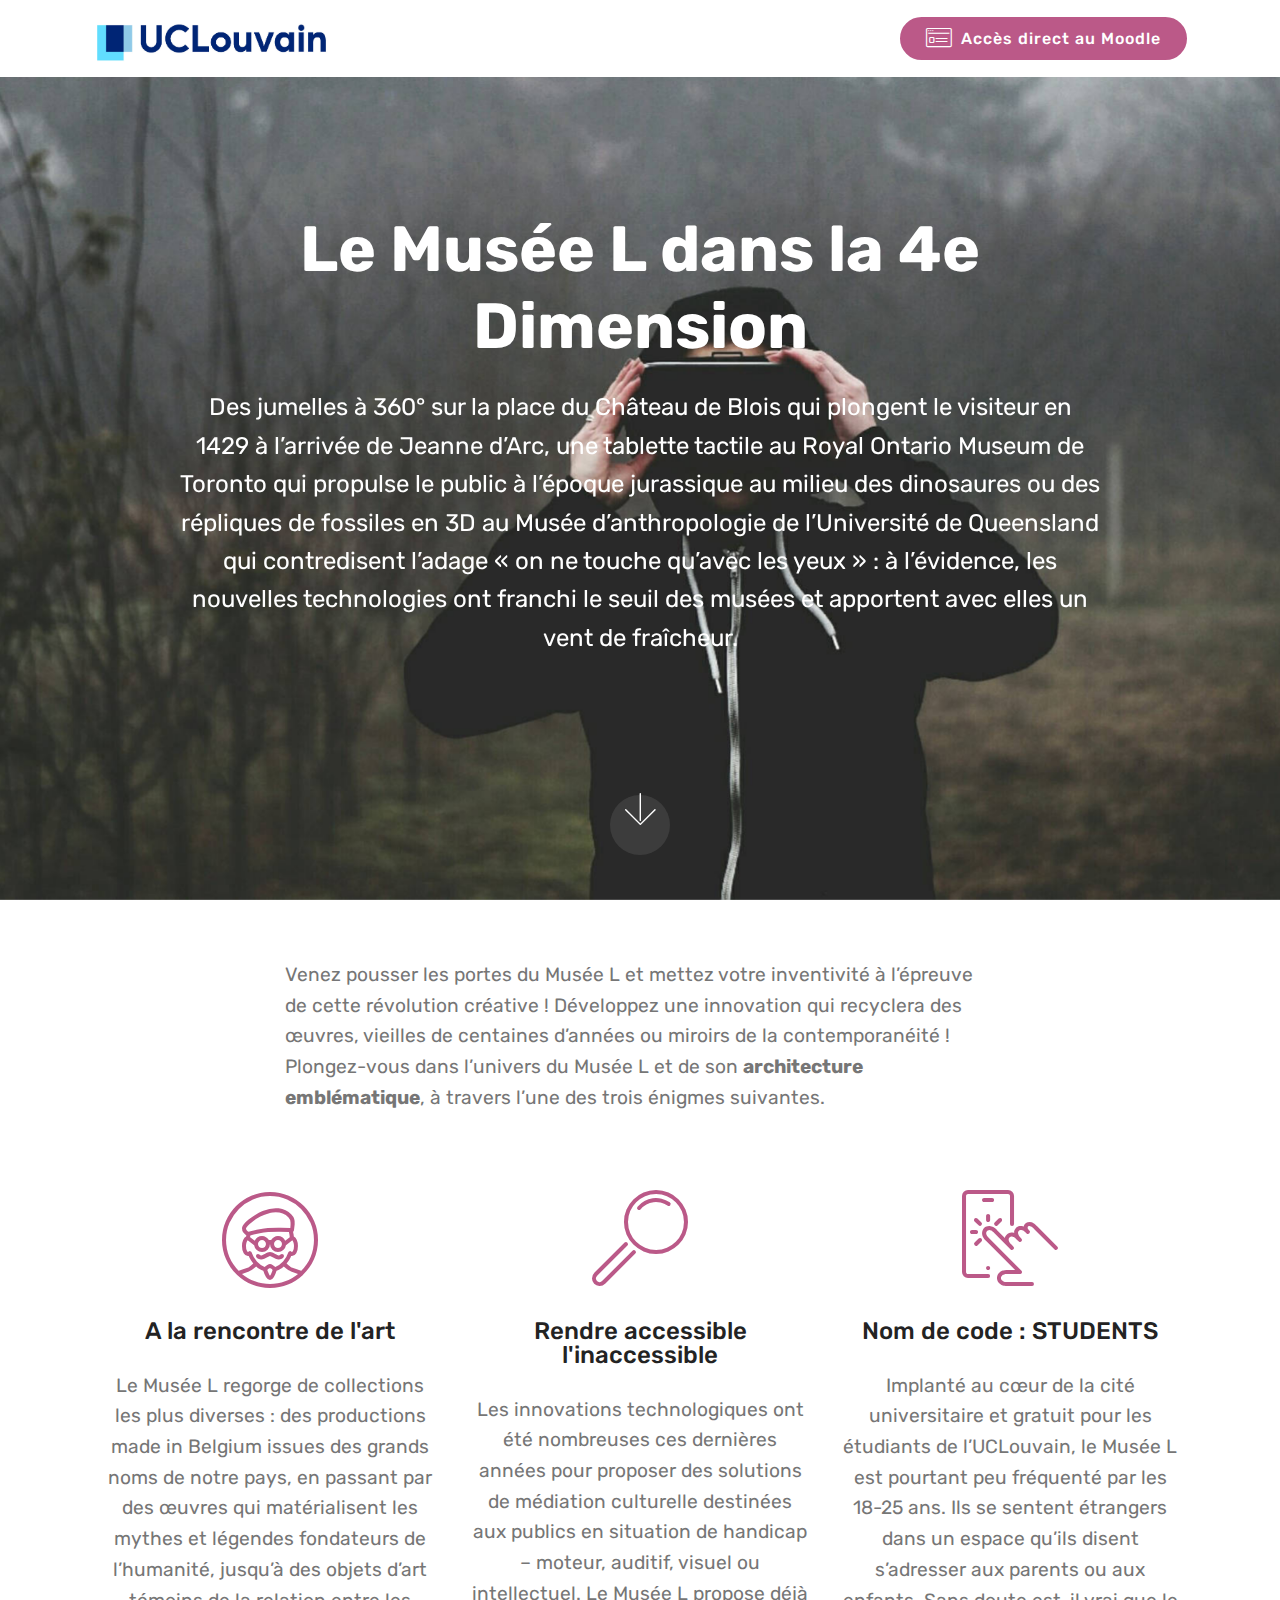
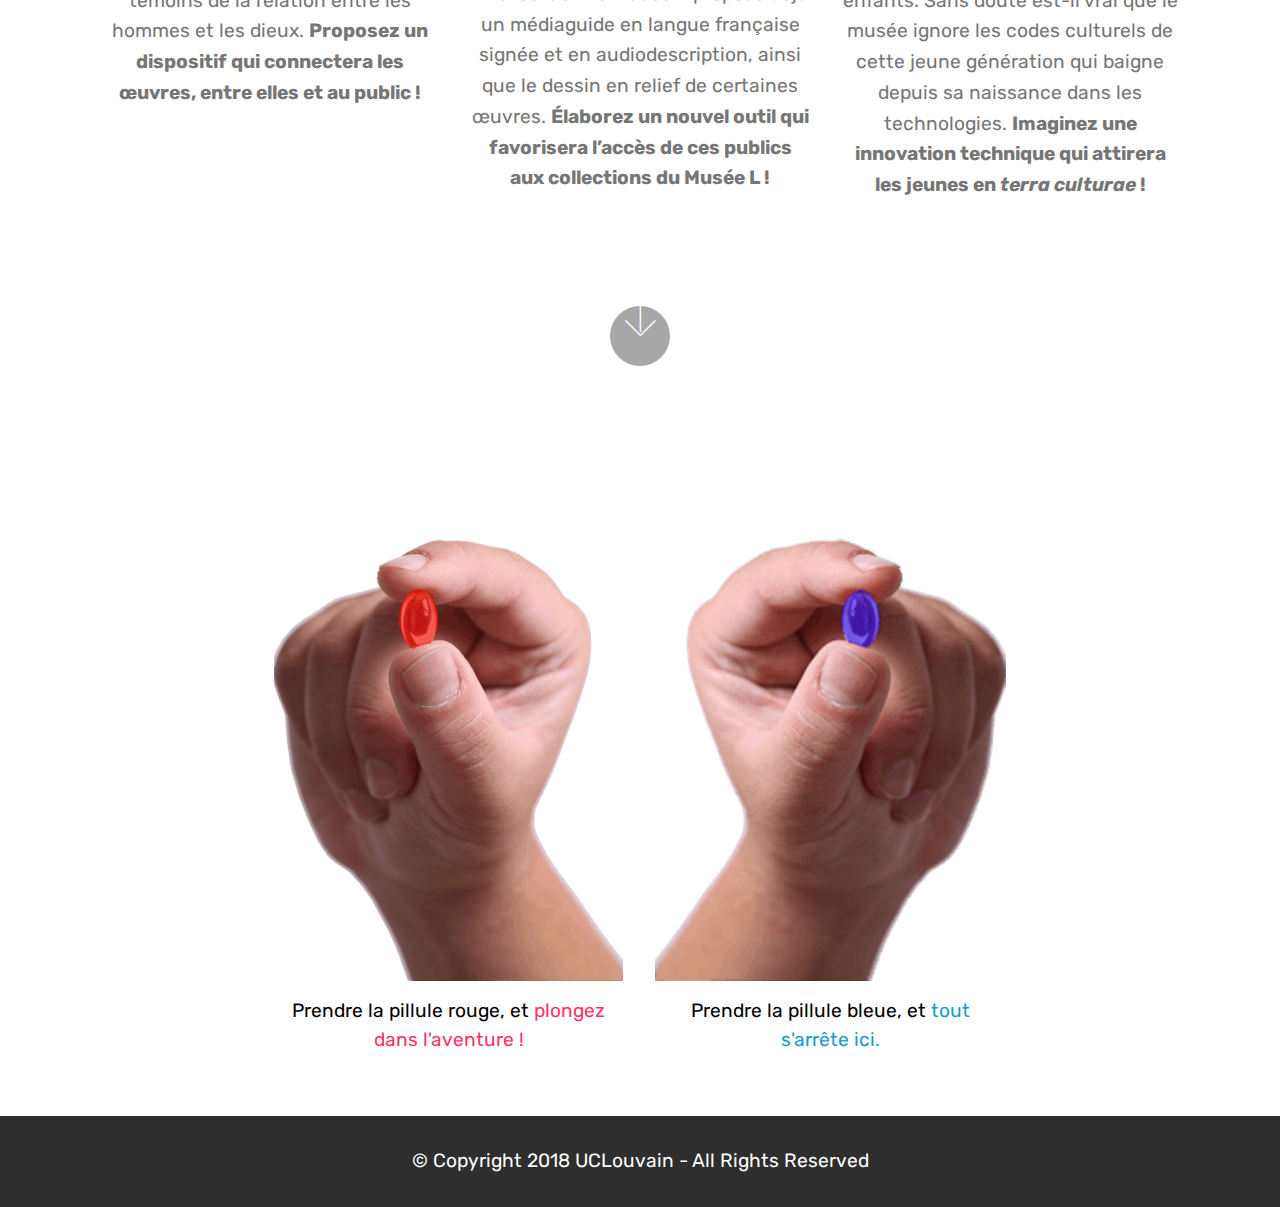
==== page1.html @ 733b079a "Add files via upload" ====
<!DOCTYPE html>
<html >
<head>
  <!-- Site made with Mobirise Website Builder v4.8.7, https://mobirise.com -->
  <meta charset="UTF-8">
  <meta http-equiv="X-UA-Compatible" content="IE=edge">
  <meta name="generator" content="Mobirise v4.8.7, mobirise.com">
  <meta name="viewport" content="width=device-width, initial-scale=1, minimum-scale=1">
  <link rel="shortcut icon" href="assets/images/-uclouvain-logo-impression-positif-cmjn-1466x339.jpg" type="image/x-icon">
  <meta name="description" content="Website Creator Description">
  <title>Terrains de jeu</title>
  <link rel="stylesheet" href="assets/icon54-v4/style.css">
  <link rel="stylesheet" href="assets/web/assets/mobirise-icons/mobirise-icons.css">
  <link rel="stylesheet" href="assets/tether/tether.min.css">
  <link rel="stylesheet" href="assets/soundcloud-plugin/style.css">
  <link rel="stylesheet" href="assets/bootstrap/css/bootstrap.min.css">
  <link rel="stylesheet" href="assets/bootstrap/css/bootstrap-grid.min.css">
  <link rel="stylesheet" href="assets/bootstrap/css/bootstrap-reboot.min.css">
  <link rel="stylesheet" href="assets/gdpr-plugin/gdpr-styles.css">
  <link rel="stylesheet" href="assets/dropdown/css/style.css">
  <link rel="stylesheet" href="assets/theme/css/style.css">
  <link rel="stylesheet" href="assets/mobirise/css/mbr-additional.css" type="text/css">
  
  
  
</head>
<body>
  <section class="menu cid-r9gMbYH49S" once="menu" id="menu2-z">

    

    <nav class="navbar navbar-expand beta-menu navbar-dropdown align-items-center navbar-fixed-top navbar-toggleable-sm">
        <button class="navbar-toggler navbar-toggler-right" type="button" data-toggle="collapse" data-target="#navbarSupportedContent" aria-controls="navbarSupportedContent" aria-expanded="false" aria-label="Toggle navigation">
            <div class="hamburger">
                <span></span>
                <span></span>
                <span></span>
                <span></span>
            </div>
        </button>
        <div class="menu-logo">
            <div class="navbar-brand">
                <span class="navbar-logo">
                    <a href="index.html" target="_blank">
                        <img src="assets/images/-uclouvain-logo-impression-positif-cmjn-1466x339.jpg" alt="Mobirise" title="" style="height: 3.8rem;">
                    </a>
                </span>
                
            </div>
        </div>
        <div class="collapse navbar-collapse" id="navbarSupportedContent">
            
            <div class="navbar-buttons mbr-section-btn"><a class="btn btn-sm btn-primary display-4" href="https://moodleucl.uclouvain.be/course/view.php?id=12308" target="_blank"><span class="mbri-sites mbr-iconfont mbr-iconfont-btn"></span>
                    
                    Accès direct au Moodle</a></div>
        </div>
    </nav>
</section>

<section class="engine"><a href="https://mobirise.info/e">make a website</a></section><section class="cid-r9bzBKOIWu mbr-fullscreen mbr-parallax-background" id="header2-f">

    

    

    <div class="container align-center">
        <div class="row justify-content-md-center">
            <div class="mbr-white col-md-10">
                <h1 class="mbr-section-title mbr-bold pb-3 mbr-fonts-style display-1">
                    Le Musée L dans la 4e Dimension</h1>
                
                <p class="mbr-text pb-3 mbr-fonts-style display-5">
                    Des jumelles à 360° sur la place du Château de Blois qui plongent le visiteur en 1429 à l’arrivée de Jeanne d’Arc, une tablette tactile au Royal Ontario Museum de Toronto qui propulse le public à l’époque jurassique au milieu des dinosaures ou des répliques de fossiles en 3D au Musée d’anthropologie de l’Université de Queensland qui contredisent l’adage «&nbsp;on ne touche qu’avec les yeux&nbsp;»&nbsp;: à l’évidence, les nouvelles technologies ont franchi le seuil des musées et apportent avec elles un vent de fraîcheur.
                </p>
                
            </div>
        </div>
    </div>
    <div class="mbr-arrow hidden-sm-down" aria-hidden="true">
        <a href="#next">
            <i class="mbri-down mbr-iconfont"></i>
        </a>
    </div>
</section>

<section class="mbr-section article content1 cid-r9bAdPc81g" id="content1-g">
    
     

    <div class="container">
        <div class="media-container-row">
            <div class="mbr-text col-12 col-md-8 mbr-fonts-style display-7">Venez pousser les portes du Musée L et mettez votre inventivité à l’épreuve de cette révolution créative&nbsp;! Développez une innovation qui recyclera des œuvres, vieilles de centaines d’années ou miroirs de la contemporanéité&nbsp;! Plongez-vous dans l’univers du Musée L et de son <strong>architecture emblématique</strong>,&nbsp;à travers l’une des trois énigmes suivantes.
</div>
        </div>
    </div>
</section>

<section class="features1 cid-r9bAxQk1h6" id="features1-h">
    
    

    
    <div class="container">
        <div class="media-container-row">

            <div class="card p-3 col-12 col-md-6 col-lg-4">
                <div class="card-img pb-3">
                    <span class="mbr-iconfont icon54-v4-artist" style="color: rgb(187, 89, 136); fill: rgb(187, 89, 136);"></span>
                </div>
                <div class="card-box">
                    <h4 class="card-title py-3 mbr-fonts-style display-5">
                        A la rencontre de l'art</h4>
                    <p class="mbr-text mbr-fonts-style display-7">
                        Le Musée L regorge de collections les plus diverses&nbsp;: des productions made in Belgium issues des grands noms de notre pays, en passant par des œuvres qui matérialisent les mythes et légendes fondateurs de l’humanité, jusqu’à des objets d’art témoins de la relation entre les hommes et les dieux. <strong>Proposez un dispositif qui connectera les œuvres, entre elles et au public&nbsp;!

                    </strong></p>
                </div>
            </div>

            <div class="card p-3 col-12 col-md-6 col-lg-4">
                <div class="card-img pb-3">
                    <span class="mbr-iconfont mbri-search" style="color: rgb(187, 89, 136); fill: rgb(187, 89, 136);"></span>
                </div>
                <div class="card-box">
                    <h4 class="card-title py-3 mbr-fonts-style display-5">
                        Rendre accessible l'inaccessible</h4>
                    <p class="mbr-text mbr-fonts-style display-7">
                        Les innovations technologiques ont été nombreuses ces dernières années pour proposer des solutions de médiation culturelle destinées aux publics en situation de handicap – moteur, auditif, visuel ou intellectuel. Le Musée L propose déjà un médiaguide en langue française signée et en audiodescription, ainsi que le dessin en relief de certaines œuvres. <strong>Élaborez un nouvel outil qui favorisera l’accès de ces publics aux collections du Musée L&nbsp;!

                    </strong></p>
                </div>
            </div>

            <div class="card p-3 col-12 col-md-6 col-lg-4">
                <div class="card-img pb-3">
                    <span class="mbr-iconfont mbri-touch" style="color: rgb(187, 89, 136); fill: rgb(187, 89, 136);"></span>
                </div>
                <div class="card-box">
                    <h4 class="card-title py-3 mbr-fonts-style display-5">Nom de code : STUDENTS</h4>
                    <p class="mbr-text mbr-fonts-style display-7">
                        Implanté au cœur de la cité universitaire et gratuit pour les étudiants de l’UCLouvain, le Musée L est pourtant peu fréquenté par les 18-25 ans. Ils se sentent étrangers dans un espace qu’ils disent s’adresser aux parents ou aux enfants. Sans doute est-il vrai que le musée ignore les codes culturels de cette jeune génération qui baigne depuis sa naissance dans les technologies. <strong>Imaginez une innovation technique qui attirera les jeunes en <em>terra culturae</em>&nbsp;!

                    </strong></p>
                </div>
            </div>

            

        </div>

    </div>

</section>

<section class="header12 cid-r9gLHHrqEH" id="header12-y">

    

    

    <div class="container  ">
            <div class="media-container">
                <div class="col-md-12 align-center">
                    
                    
                    

                    <div class="icons-media-container mbr-white">
                        <div class="card col-12 col-md-6 col-lg-3">
                            
                            
                        </div>

                        <div class="card col-12 col-md-6 col-lg-3">
                            
                            
                        </div>

                        <div class="card col-12 col-md-6 col-lg-3">
                            
                            
                        </div>

                        <div class="card col-12 col-md-6 col-lg-3">
                            
                            
                        </div>
                    </div>
                </div>
            </div>
    </div>

    <div class="mbr-arrow hidden-sm-down" aria-hidden="true">
        <a href="#next">
            <i class="mbri-down mbr-iconfont"></i>
        </a>
    </div>
</section>

<section class="cid-r9iS9c3D3b" id="image4-18">
    <!-- Block parameters controls (Blue "Gear" panel) -->
    
    <!-- End block parameters -->
    <div class="container images-container">
            <div class="media-container-row" style="width: 66%;">
                <div class="img-item item1" style="width: 104%;">
                    <img src="assets/images/pill-red-425x638.png" alt="" title="">
                    <div class="img-caption">
                        <p class="mbr-fonts-style align-center mbr-black display-7">
                            Prendre la pillule rouge, et <a href="page2.html" class="text-success">plongez dans l'aventure !</a>
                        </p>
                    </div>
                </div>
                <div class="img-item">
                    <a href="index.html"><img src="assets/images/pill-blue-low-213x319.png" alt="" title="Blue pill"></a>
                    <div class="img-caption">
                        <p class="mbr-fonts-style align-center mbr-black display-7">
                            Prendre la pillule bleue, et <a href="page3.html" class="text-warning">tout s'arrête ici.</a>
                        </p>
                    </div>
                </div>
            </div>
    </div>
</section>

<section once="" class="cid-r9gMpFuRKy" id="footer6-10">

    

    

    <div class="container">
        <div class="media-container-row align-center mbr-white">
            <div class="col-12">
                <p class="mbr-text mb-0 mbr-fonts-style display-7">
                    © Copyright 2018 UCLouvain - All Rights Reserved
                </p>
            </div>
        </div>
    </div>
</section>


  <script src="assets/web/assets/jquery/jquery.min.js"></script>
  <script src="assets/tether/tether.min.js"></script>
  <script src="assets/popper/popper.min.js"></script>
  <script src="assets/bootstrap/js/bootstrap.min.js"></script>
  <script src="assets/smoothscroll/smooth-scroll.js"></script>
  <script src="assets/touchswipe/jquery.touch-swipe.min.js"></script>
  <script src="assets/parallax/jarallax.min.js"></script>
  <script src="assets/vimeoplayer/jquery.mb.vimeo_player.js"></script>
  <script src="assets/dropdown/js/script.min.js"></script>
  <script src="assets/theme/js/script.js"></script>
  
  
</body>
</html>
---- assets/icon54-v4/style.css ----
@font-face {
    font-family: 'icon54-v4';
    src: url('fonts/icon54-v4.eot?9rlj2v');
    src: url('fonts/icon54-v4.eot?9rlj2v#iefix') format('embedded-opentype'),
        url('fonts/icon54-v4.ttf?9rlj2v') format('truetype'),
        url('fonts/icon54-v4.woff?9rlj2v') format('woff'),
        url('fonts/icon54-v4.svg?9rlj2v#icon54-v4') format('svg');
    font-weight: normal;
    font-style: normal;
}

[class^='icon54-v4-'],
[class*=' icon54-v4-'] {
    /* use !important to prevent issues with browser extensions that change fonts */
    font-family: 'icon54-v4' !important;
    speak: none;
    font-style: normal;
    font-weight: normal;
    font-variant: normal;
    text-transform: none;
    line-height: 1;

    /* Better Font Rendering =========== */
    -webkit-font-smoothing: antialiased;
    -moz-osx-font-smoothing: grayscale;
}

.icon54-v4-d-box::before {
    content: '\e900';
}
.icon54-v4-d-cube::before {
    content: '\e901';
}
.icon54-v4-accessible::before {
    content: '\e902';
}
.icon54-v4-active-protection::before {
    content: '\e903';
}
.icon54-v4-add-event::before {
    content: '\e904';
}
.icon54-v4-add-shopping-cart::before {
    content: '\e905';
}
.icon54-v4-add-user-2::before {
    content: '\e906';
}
.icon54-v4-add-user::before {
    content: '\e907';
}
.icon54-v4-add-users::before {
    content: '\e908';
}
.icon54-v4-add::before {
    content: '\e909';
}
.icon54-v4-adjustments::before {
    content: '\e90a';
}
.icon54-v4-airplane::before {
    content: '\e90b';
}
.icon54-v4-alarm::before {
    content: '\e90c';
}
.icon54-v4-alcohol-drink::before {
    content: '\e90d';
}
.icon54-v4-anchor::before {
    content: '\e90e';
}
.icon54-v4-android::before {
    content: '\e90f';
}
.icon54-v4-announcement::before {
    content: '\e910';
}
.icon54-v4-anonymus-2::before {
    content: '\e911';
}
.icon54-v4-anonymus::before {
    content: '\e912';
}
.icon54-v4-answer-2::before {
    content: '\e913';
}
.icon54-v4-answer-3::before {
    content: '\e914';
}
.icon54-v4-answer::before {
    content: '\e915';
}
.icon54-v4-apron::before {
    content: '\e916';
}
.icon54-v4-archive-file::before {
    content: '\e917';
}
.icon54-v4-archive::before {
    content: '\e918';
}
.icon54-v4-armchair-1::before {
    content: '\e919';
}
.icon54-v4-armchair-2::before {
    content: '\e91a';
}
.icon54-v4-armchair-3::before {
    content: '\e91b';
}
.icon54-v4-armchair-4::before {
    content: '\e91c';
}
.icon54-v4-artifical-intelligence-1::before {
    content: '\e91d';
}
.icon54-v4-artifical-intelligence-2::before {
    content: '\e91e';
}
.icon54-v4-artist::before {
    content: '\e91f';
}
.icon54-v4-assignment::before {
    content: '\e920';
}
.icon54-v4-astronaut::before {
    content: '\e921';
}
.icon54-v4-at-symbol-2::before {
    content: '\e922';
}
.icon54-v4-at-symbol-3::before {
    content: '\e923';
}
.icon54-v4-at-symbol::before {
    content: '\e924';
}
.icon54-v4-at::before {
    content: '\e925';
}
.icon54-v4-atlas::before {
    content: '\e926';
}
.icon54-v4-attach-2::before {
    content: '\e927';
}
.icon54-v4-attach-3::before {
    content: '\e928';
}
.icon54-v4-attach-user::before {
    content: '\e929';
}
.icon54-v4-audio::before {
    content: '\e92a';
}
.icon54-v4-avatar-chef::before {
    content: '\e92b';
}
.icon54-v4-back-arrow::before {
    content: '\e92c';
}
.icon54-v4-badminton::before {
    content: '\e92d';
}
.icon54-v4-baguette::before {
    content: '\e92e';
}
.icon54-v4-bald-man::before {
    content: '\e92f';
}
.icon54-v4-balloons-1::before {
    content: '\e930';
}
.icon54-v4-balloons-2::before {
    content: '\e931';
}
.icon54-v4-baloon::before {
    content: '\e932';
}
.icon54-v4-banknote::before {
    content: '\e933';
}
.icon54-v4-bar-chart-2::before {
    content: '\e934';
}
.icon54-v4-bar-chart::before {
    content: '\e935';
}
.icon54-v4-barbeque::before {
    content: '\e936';
}
.icon54-v4-bat::before {
    content: '\e937';
}
.icon54-v4-batman::before {
    content: '\e938';
}
.icon54-v4-battery-charge::before {
    content: '\e939';
}
.icon54-v4-battery-full::before {
    content: '\e93a';
}
.icon54-v4-battery-half::before {
    content: '\e93b';
}
.icon54-v4-battery-low::before {
    content: '\e93c';
}
.icon54-v4-beach-sign::before {
    content: '\e93d';
}
.icon54-v4-bed-1::before {
    content: '\e93e';
}
.icon54-v4-bed-2::before {
    content: '\e93f';
}
.icon54-v4-bed-3::before {
    content: '\e940';
}
.icon54-v4-bed-4::before {
    content: '\e941';
}
.icon54-v4-bed-5::before {
    content: '\e942';
}
.icon54-v4-beer-glass::before {
    content: '\e943';
}
.icon54-v4-beer::before {
    content: '\e944';
}
.icon54-v4-bell-2::before {
    content: '\e945';
}
.icon54-v4-bell-3::before {
    content: '\e946';
}
.icon54-v4-bell-4::before {
    content: '\e947';
}
.icon54-v4-bell-alarm::before {
    content: '\e948';
}
.icon54-v4-bell::before {
    content: '\e949';
}
.icon54-v4-bender::before {
    content: '\e94a';
}
.icon54-v4-bikini::before {
    content: '\e94b';
}
.icon54-v4-bill-2::before {
    content: '\e94c';
}
.icon54-v4-bill::before {
    content: '\e94d';
}
.icon54-v4-birthay-hat-2::before {
    content: '\e94e';
}
.icon54-v4-birthday-1::before {
    content: '\e94f';
}
.icon54-v4-birthday-2::before {
    content: '\e950';
}
.icon54-v4-birthday-cake-1::before {
    content: '\e951';
}
.icon54-v4-birthday-cake-2::before {
    content: '\e952';
}
.icon54-v4-birthday-card::before {
    content: '\e953';
}
.icon54-v4-birthday-decoration-1::before {
    content: '\e954';
}
.icon54-v4-birthday-decoration-2::before {
    content: '\e955';
}
.icon54-v4-birthday-decoration-3::before {
    content: '\e956';
}
.icon54-v4-birthday-greetings-1::before {
    content: '\e957';
}
.icon54-v4-birthday-hat3::before {
    content: '\e958';
}
.icon54-v4-birthday-invitation::before {
    content: '\e959';
}
.icon54-v4-birthday-message-1::before {
    content: '\e95a';
}
.icon54-v4-birthday-message-2::before {
    content: '\e95b';
}
.icon54-v4-birthday-party::before {
    content: '\e95c';
}
.icon54-v4-birthday-picture::before {
    content: '\e95d';
}
.icon54-v4-birthday-song::before {
    content: '\e95e';
}
.icon54-v4-birthyday-hat-1::before {
    content: '\e95f';
}
.icon54-v4-bitcoin-2::before {
    content: '\e960';
}
.icon54-v4-bitcoin-3::before {
    content: '\e961';
}
.icon54-v4-bitcoin::before {
    content: '\e962';
}
.icon54-v4-black-cat::before {
    content: '\e963';
}
.icon54-v4-blende::before {
    content: '\e964';
}
.icon54-v4-blender::before {
    content: '\e965';
}
.icon54-v4-bllboy::before {
    content: '\e966';
}
.icon54-v4-bloody-axe::before {
    content: '\e967';
}
.icon54-v4-bloody-knife::before {
    content: '\e968';
}
.icon54-v4-blueprint::before {
    content: '\e969';
}
.icon54-v4-bluetooth::before {
    content: '\e96a';
}
.icon54-v4-boat::before {
    content: '\e96b';
}
.icon54-v4-bone-hand::before {
    content: '\e96c';
}
.icon54-v4-bones::before {
    content: '\e96d';
}
.icon54-v4-book::before {
    content: '\e96e';
}
.icon54-v4-bookmarrk::before {
    content: '\e96f';
}
.icon54-v4-bottle-opener::before {
    content: '\e970';
}
.icon54-v4-bow-tie::before {
    content: '\e971';
}
.icon54-v4-box::before {
    content: '\e972';
}
.icon54-v4-brake-link::before {
    content: '\e973';
}
.icon54-v4-bread-and-wine::before {
    content: '\e974';
}
.icon54-v4-bread-knife::before {
    content: '\e975';
}
.icon54-v4-bricks::before {
    content: '\e976';
}
.icon54-v4-bride::before {
    content: '\e977';
}
.icon54-v4-briefcase::before {
    content: '\e978';
}
.icon54-v4-bring-down-2::before {
    content: '\e979';
}
.icon54-v4-bring-down-3::before {
    content: '\e97a';
}
.icon54-v4-bring-down::before {
    content: '\e97b';
}
.icon54-v4-bring-up-2::before {
    content: '\e97c';
}
.icon54-v4-bring-up-3::before {
    content: '\e97d';
}
.icon54-v4-bring-up::before {
    content: '\e97e';
}
.icon54-v4-brush::before {
    content: '\e97f';
}
.icon54-v4-bucket::before {
    content: '\e980';
}
.icon54-v4-bug::before {
    content: '\e981';
}
.icon54-v4-building-construction::before {
    content: '\e982';
}
.icon54-v4-building::before {
    content: '\e983';
}
.icon54-v4-bunk-beds::before {
    content: '\e984';
}
.icon54-v4-bunny-2::before {
    content: '\e985';
}
.icon54-v4-bunny::before {
    content: '\e986';
}
.icon54-v4-business-man-1::before {
    content: '\e987';
}
.icon54-v4-business-man-2::before {
    content: '\e988';
}
.icon54-v4-business-woman-1::before {
    content: '\e989';
}
.icon54-v4-business-woman-2::before {
    content: '\e98a';
}
.icon54-v4-cad-1::before {
    content: '\e98b';
}
.icon54-v4-cad-2::before {
    content: '\e98c';
}
.icon54-v4-cad-3::before {
    content: '\e98d';
}
.icon54-v4-cad-compasses::before {
    content: '\e98e';
}
.icon54-v4-cad-file::before {
    content: '\e98f';
}
.icon54-v4-cad-paper::before {
    content: '\e990';
}
.icon54-v4-cad-papers::before {
    content: '\e991';
}
.icon54-v4-cad-pencil::before {
    content: '\e992';
}
.icon54-v4-cake-knife::before {
    content: '\e993';
}
.icon54-v4-cake-piece::before {
    content: '\e994';
}
.icon54-v4-cake-slice::before {
    content: '\e995';
}
.icon54-v4-cake::before {
    content: '\e996';
}
.icon54-v4-calculator::before {
    content: '\e997';
}
.icon54-v4-calendar::before {
    content: '\e998';
}
.icon54-v4-callendar::before {
    content: '\e999';
}
.icon54-v4-camera-1::before {
    content: '\e99a';
}
.icon54-v4-camera-2::before {
    content: '\e99b';
}
.icon54-v4-candle-light::before {
    content: '\e99c';
}
.icon54-v4-candle::before {
    content: '\e99d';
}
.icon54-v4-candy-holder::before {
    content: '\e99e';
}
.icon54-v4-candy::before {
    content: '\e99f';
}
.icon54-v4-canlestick::before {
    content: '\e9a0';
}
.icon54-v4-captain-america::before {
    content: '\e9a1';
}
.icon54-v4-captain::before {
    content: '\e9a2';
}
.icon54-v4-captin-hat::before {
    content: '\e9a3';
}
.icon54-v4-car-2::before {
    content: '\e9a4';
}
.icon54-v4-car-3::before {
    content: '\e9a5';
}
.icon54-v4-car::before {
    content: '\e9a6';
}
.icon54-v4-castle::before {
    content: '\e9a7';
}
.icon54-v4-cauldron::before {
    content: '\e9a8';
}
.icon54-v4-celebration-glasses::before {
    content: '\e9a9';
}
.icon54-v4-cemetery-1::before {
    content: '\e9aa';
}
.icon54-v4-cemetery-2::before {
    content: '\e9ab';
}
.icon54-v4-cezve::before {
    content: '\e9ac';
}
.icon54-v4-champagne-in-ice-bucket::before {
    content: '\e9ad';
}
.icon54-v4-champagne-open::before {
    content: '\e9ae';
}
.icon54-v4-champagne::before {
    content: '\e9af';
}
.icon54-v4-charlie-chaplin::before {
    content: '\e9b0';
}
.icon54-v4-check-1::before {
    content: '\e9b1';
}
.icon54-v4-check-2::before {
    content: '\e9b2';
}
.icon54-v4-chef::before {
    content: '\e9b3';
}
.icon54-v4-chef\'s-hat-1::before {
 content: '\e9b4';

}
.icon54-v4-chef\'s-hat-2::before {
 content: '\e9b5';

}
.icon54-v4-chicken-2::before {
    content: '\e9b6';
}
.icon54-v4-chicken-3::before {
    content: '\e9b7';
}
.icon54-v4-chicken::before {
    content: '\e9b8';
}
.icon54-v4-chilled-champagne::before {
    content: '\e9b9';
}
.icon54-v4-chopsticks::before {
    content: '\e9ba';
}
.icon54-v4-church-bells::before {
    content: '\e9bb';
}
.icon54-v4-church::before {
    content: '\e9bc';
}
.icon54-v4-claptrap::before {
    content: '\e9bd';
}
.icon54-v4-clock::before {
    content: '\e9be';
}
.icon54-v4-close::before {
    content: '\e9bf';
}
.icon54-v4-cloud-2::before {
    content: '\e9c0';
}
.icon54-v4-cloud-3::before {
    content: '\e9c1';
}
.icon54-v4-cloud-off::before {
    content: '\e9c2';
}
.icon54-v4-cloud::before {
    content: '\e9c3';
}
.icon54-v4-clown-2::before {
    content: '\e9c4';
}
.icon54-v4-clown::before {
    content: '\e9c5';
}
.icon54-v4-cobweb-1::before {
    content: '\e9c6';
}
.icon54-v4-cobweb-2::before {
    content: '\e9c7';
}
.icon54-v4-cocktail::before {
    content: '\e9c8';
}
.icon54-v4-coding::before {
    content: '\e9c9';
}
.icon54-v4-coffee-maker::before {
    content: '\e9ca';
}
.icon54-v4-coffin::before {
    content: '\e9cb';
}
.icon54-v4-cold::before {
    content: '\e9cc';
}
.icon54-v4-collaboration::before {
    content: '\e9cd';
}
.icon54-v4-compass::before {
    content: '\e9ce';
}
.icon54-v4-computer::before {
    content: '\e9cf';
}
.icon54-v4-confetti-1::before {
    content: '\e9d0';
}
.icon54-v4-confetti-2::before {
    content: '\e9d1';
}
.icon54-v4-connection::before {
    content: '\e9d2';
}
.icon54-v4-construction-plan::before {
    content: '\e9d3';
}
.icon54-v4-cookbook::before {
    content: '\e9d4';
}
.icon54-v4-cooker-hood::before {
    content: '\e9d5';
}
.icon54-v4-cooker::before {
    content: '\e9d6';
}
.icon54-v4-cooler::before {
    content: '\e9d7';
}
.icon54-v4-copyright-2::before {
    content: '\e9d8';
}
.icon54-v4-copyright-3::before {
    content: '\e9d9';
}
.icon54-v4-copyright::before {
    content: '\e9da';
}
.icon54-v4-cord::before {
    content: '\e9db';
}
.icon54-v4-corkscrew::before {
    content: '\e9dc';
}
.icon54-v4-corn-candy::before {
    content: '\e9dd';
}
.icon54-v4-corner-tub::before {
    content: '\e9de';
}
.icon54-v4-course::before {
    content: '\e9df';
}
.icon54-v4-cowboy::before {
    content: '\e9e0';
}
.icon54-v4-creative-commun-2::before {
    content: '\e9e1';
}
.icon54-v4-creative-commun-3::before {
    content: '\e9e2';
}
.icon54-v4-creative-commun::before {
    content: '\e9e3';
}
.icon54-v4-credit-card::before {
    content: '\e9e4';
}
.icon54-v4-crescent::before {
    content: '\e9e5';
}
.icon54-v4-criminal::before {
    content: '\e9e6';
}
.icon54-v4-crop::before {
    content: '\e9e7';
}
.icon54-v4-crow::before {
    content: '\e9e8';
}
.icon54-v4-cup::before {
    content: '\e9e9';
}
.icon54-v4-cupcake::before {
    content: '\e9ea';
}
.icon54-v4-cut::before {
    content: '\e9eb';
}
.icon54-v4-cutlery-decoration::before {
    content: '\e9ec';
}
.icon54-v4-cutlery-set::before {
    content: '\e9ed';
}
.icon54-v4-cutlery::before {
    content: '\e9ee';
}
.icon54-v4-cutting-board-1::before {
    content: '\e9ef';
}
.icon54-v4-cutting-board-2::before {
    content: '\e9f0';
}
.icon54-v4-daffodil::before {
    content: '\e9f1';
}
.icon54-v4-darth-vader::before {
    content: '\e9f2';
}
.icon54-v4-dashed-frame-1::before {
    content: '\e9f3';
}
.icon54-v4-dashed-frame-2::before {
    content: '\e9f4';
}
.icon54-v4-dashed-frame-3::before {
    content: '\e9f5';
}
.icon54-v4-dashed-frame-4::before {
    content: '\e9f6';
}
.icon54-v4-dashed-frame-5::before {
    content: '\e9f7';
}
.icon54-v4-dashed-frame-6::before {
    content: '\e9f8';
}
.icon54-v4-dashed-frame-7::before {
    content: '\e9f9';
}
.icon54-v4-dashed-frame-8::before {
    content: '\e9fa';
}
.icon54-v4-dashed-frame-9::before {
    content: '\e9fb';
}
.icon54-v4-dashed-frame-10::before {
    content: '\e9fc';
}
.icon54-v4-dashed-frame-11::before {
    content: '\e9fd';
}
.icon54-v4-dashed-frame-12::before {
    content: '\e9fe';
}
.icon54-v4-dashed-frame-13::before {
    content: '\e9ff';
}
.icon54-v4-dashed-frame-14::before {
    content: '\ea00';
}
.icon54-v4-dashed-frame-15::before {
    content: '\ea01';
}
.icon54-v4-dashed-frame-16::before {
    content: '\ea02';
}
.icon54-v4-dashed-frame-17::before {
    content: '\ea03';
}
.icon54-v4-dashed-frame-18::before {
    content: '\ea04';
}
.icon54-v4-dashed-frame-19::before {
    content: '\ea05';
}
.icon54-v4-dashed-frame-20::before {
    content: '\ea06';
}
.icon54-v4-dashed-frame-21::before {
    content: '\ea07';
}
.icon54-v4-dashed-frame-22::before {
    content: '\ea08';
}
.icon54-v4-dashed-frame-23::before {
    content: '\ea09';
}
.icon54-v4-dashed-frame-24::before {
    content: '\ea0a';
}
.icon54-v4-dashed-frame-25::before {
    content: '\ea0b';
}
.icon54-v4-dashed-frame-26::before {
    content: '\ea0c';
}
.icon54-v4-dashed-frame-27::before {
    content: '\ea0d';
}
.icon54-v4-dashed-frame-28::before {
    content: '\ea0e';
}
.icon54-v4-dashed-frame-29::before {
    content: '\ea0f';
}
.icon54-v4-dashed-frame-30::before {
    content: '\ea10';
}
.icon54-v4-dashed-frame-31::before {
    content: '\ea11';
}
.icon54-v4-dashed-frame-32::before {
    content: '\ea12';
}
.icon54-v4-dashed-frame-33::before {
    content: '\ea13';
}
.icon54-v4-dashed-frame-34::before {
    content: '\ea14';
}
.icon54-v4-dashed-frame-35::before {
    content: '\ea15';
}
.icon54-v4-database-2::before {
    content: '\ea16';
}
.icon54-v4-database-3::before {
    content: '\ea17';
}
.icon54-v4-database::before {
    content: '\ea18';
}
.icon54-v4-deactivate-protection::before {
    content: '\ea19';
}
.icon54-v4-deckchair::before {
    content: '\ea1a';
}
.icon54-v4-delete-user-2::before {
    content: '\ea1b';
}
.icon54-v4-delete-user::before {
    content: '\ea1c';
}
.icon54-v4-delete-users::before {
    content: '\ea1d';
}
.icon54-v4-design-mug::before {
    content: '\ea1e';
}
.icon54-v4-design::before {
    content: '\ea1f';
}
.icon54-v4-desk-1::before {
    content: '\ea20';
}
.icon54-v4-desk-2::before {
    content: '\ea21';
}
.icon54-v4-desk-3::before {
    content: '\ea22';
}
.icon54-v4-dessert::before {
    content: '\ea23';
}
.icon54-v4-devil\'s-fork::before {
 content: '\ea24';

}
.icon54-v4-diamond::before {
    content: '\ea25';
}
.icon54-v4-dice::before {
    content: '\ea26';
}
.icon54-v4-dictator::before {
    content: '\ea27';
}
.icon54-v4-disabled-user-2::before {
    content: '\ea28';
}
.icon54-v4-disabled-user::before {
    content: '\ea29';
}
.icon54-v4-disabled-users::before {
    content: '\ea2a';
}
.icon54-v4-disc::before {
    content: '\ea2b';
}
.icon54-v4-disco-ball::before {
    content: '\ea2c';
}
.icon54-v4-dismiss-user-2::before {
    content: '\ea2d';
}
.icon54-v4-dismiss-user::before {
    content: '\ea2e';
}
.icon54-v4-dismiss-users::before {
    content: '\ea2f';
}
.icon54-v4-dispatcher-1::before {
    content: '\ea30';
}
.icon54-v4-dispatcher-2::before {
    content: '\ea31';
}
.icon54-v4-diver::before {
    content: '\ea32';
}
.icon54-v4-diving-mask::before {
    content: '\ea33';
}
.icon54-v4-dj::before {
    content: '\ea34';
}
.icon54-v4-doctor::before {
    content: '\ea35';
}
.icon54-v4-dollar-2::before {
    content: '\ea36';
}
.icon54-v4-dollar-3::before {
    content: '\ea37';
}
.icon54-v4-dollar::before {
    content: '\ea38';
}
.icon54-v4-dolphin::before {
    content: '\ea39';
}
.icon54-v4-done-2::before {
    content: '\ea3a';
}
.icon54-v4-done-3::before {
    content: '\ea3b';
}
.icon54-v4-done::before {
    content: '\ea3c';
}
.icon54-v4-door::before {
    content: '\ea3d';
}
.icon54-v4-download-2::before {
    content: '\ea3e';
}
.icon54-v4-download-3::before {
    content: '\ea3f';
}
.icon54-v4-download-cloud::before {
    content: '\ea40';
}
.icon54-v4-download::before {
    content: '\ea41';
}
.icon54-v4-dracula::before {
    content: '\ea42';
}
.icon54-v4-drive::before {
    content: '\ea43';
}
.icon54-v4-earth::before {
    content: '\ea44';
}
.icon54-v4-easter-basket::before {
    content: '\ea45';
}
.icon54-v4-easter-celebration::before {
    content: '\ea46';
}
.icon54-v4-easter-egg-1::before {
    content: '\ea47';
}
.icon54-v4-easter-egg-2::before {
    content: '\ea48';
}
.icon54-v4-easter-egg-3::before {
    content: '\ea49';
}
.icon54-v4-easter-message::before {
    content: '\ea4a';
}
.icon54-v4-easter-willow::before {
    content: '\ea4b';
}
.icon54-v4-eat-in-kitchen::before {
    content: '\ea4c';
}
.icon54-v4-eco-friendly-2::before {
    content: '\ea4d';
}
.icon54-v4-eco-friendly-3::before {
    content: '\ea4e';
}
.icon54-v4-eco-friendly::before {
    content: '\ea4f';
}
.icon54-v4-ed-209::before {
    content: '\ea50';
}
.icon54-v4-egg-beater::before {
    content: '\ea51';
}
.icon54-v4-egg-painting::before {
    content: '\ea52';
}
.icon54-v4-egg-timer::before {
    content: '\ea53';
}
.icon54-v4-egg::before {
    content: '\ea54';
}
.icon54-v4-eggs-1::before {
    content: '\ea55';
}
.icon54-v4-eggs-2::before {
    content: '\ea56';
}
.icon54-v4-eject::before {
    content: '\ea57';
}
.icon54-v4-engagement-1::before {
    content: '\ea58';
}
.icon54-v4-engagement-2::before {
    content: '\ea59';
}
.icon54-v4-equalizer::before {
    content: '\ea5a';
}
.icon54-v4-error-mark::before {
    content: '\ea5b';
}
.icon54-v4-error::before {
    content: '\ea5c';
}
.icon54-v4-eudder::before {
    content: '\ea5d';
}
.icon54-v4-euro-2::before {
    content: '\ea5e';
}
.icon54-v4-euro-3::before {
    content: '\ea5f';
}
.icon54-v4-euro::before {
    content: '\ea60';
}
.icon54-v4-eva::before {
    content: '\ea61';
}
.icon54-v4-event-2::before {
    content: '\ea62';
}
.icon54-v4-event-reminder::before {
    content: '\ea63';
}
.icon54-v4-event-ticket::before {
    content: '\ea64';
}
.icon54-v4-event::before {
    content: '\ea65';
}
.icon54-v4-eye::before {
    content: '\ea66';
}
.icon54-v4-eyeball::before {
    content: '\ea67';
}
.icon54-v4-farmer::before {
    content: '\ea68';
}
.icon54-v4-feather-pen::before {
    content: '\ea69';
}
.icon54-v4-female::before {
    content: '\ea6a';
}
.icon54-v4-file-1::before {
    content: '\ea6b';
}
.icon54-v4-file-2::before {
    content: '\ea6c';
}
.icon54-v4-filleting-knife::before {
    content: '\ea6d';
}
.icon54-v4-fingerprint::before {
    content: '\ea6e';
}
.icon54-v4-firefigyhter::before {
    content: '\ea6f';
}
.icon54-v4-firework-1::before {
    content: '\ea70';
}
.icon54-v4-firework-2::before {
    content: '\ea71';
}
.icon54-v4-fish::before {
    content: '\ea72';
}
.icon54-v4-flag::before {
    content: '\ea73';
}
.icon54-v4-flash::before {
    content: '\ea74';
}
.icon54-v4-flashlight::before {
    content: '\ea75';
}
.icon54-v4-flip-flops::before {
    content: '\ea76';
}
.icon54-v4-float::before {
    content: '\ea77';
}
.icon54-v4-flowchart::before {
    content: '\ea78';
}
.icon54-v4-flowers::before {
    content: '\ea79';
}
.icon54-v4-folder::before {
    content: '\ea7a';
}
.icon54-v4-food-photo::before {
    content: '\ea7b';
}
.icon54-v4-fork::before {
    content: '\ea7c';
}
.icon54-v4-format-size::before {
    content: '\ea7d';
}
.icon54-v4-frame-1::before {
    content: '\ea7e';
}
.icon54-v4-frame-2::before {
    content: '\ea7f';
}
.icon54-v4-frame-3::before {
    content: '\ea80';
}
.icon54-v4-frame-4::before {
    content: '\ea81';
}
.icon54-v4-frame-5::before {
    content: '\ea82';
}
.icon54-v4-frame-6::before {
    content: '\ea83';
}
.icon54-v4-frame-7::before {
    content: '\ea84';
}
.icon54-v4-frame-8::before {
    content: '\ea85';
}
.icon54-v4-frame-9::before {
    content: '\ea86';
}
.icon54-v4-frame-10::before {
    content: '\ea87';
}
.icon54-v4-frame-11::before {
    content: '\ea88';
}
.icon54-v4-frame-12::before {
    content: '\ea89';
}
.icon54-v4-frame-13::before {
    content: '\ea8a';
}
.icon54-v4-frame-14::before {
    content: '\ea8b';
}
.icon54-v4-frame-15::before {
    content: '\ea8c';
}
.icon54-v4-frame-16::before {
    content: '\ea8d';
}
.icon54-v4-frame-17::before {
    content: '\ea8e';
}
.icon54-v4-frame-18::before {
    content: '\ea8f';
}
.icon54-v4-frame-19::before {
    content: '\ea90';
}
.icon54-v4-frame-20::before {
    content: '\ea91';
}
.icon54-v4-frame-21::before {
    content: '\ea92';
}
.icon54-v4-frame-22::before {
    content: '\ea93';
}
.icon54-v4-frame-23::before {
    content: '\ea94';
}
.icon54-v4-frame-24::before {
    content: '\ea95';
}
.icon54-v4-frame-25::before {
    content: '\ea96';
}
.icon54-v4-frame-26::before {
    content: '\ea97';
}
.icon54-v4-frame-27::before {
    content: '\ea98';
}
.icon54-v4-frame-28::before {
    content: '\ea99';
}
.icon54-v4-frame-29::before {
    content: '\ea9a';
}
.icon54-v4-frame-30::before {
    content: '\ea9b';
}
.icon54-v4-frame-31::before {
    content: '\ea9c';
}
.icon54-v4-frame-32::before {
    content: '\ea9d';
}
.icon54-v4-frame-33::before {
    content: '\ea9e';
}
.icon54-v4-frame-34::before {
    content: '\ea9f';
}
.icon54-v4-frame-35::before {
    content: '\eaa0';
}
.icon54-v4-frame-hole-1::before {
    content: '\eaa1';
}
.icon54-v4-frame-hole-2::before {
    content: '\eaa2';
}
.icon54-v4-frame-hole-3::before {
    content: '\eaa3';
}
.icon54-v4-frame-hole-4::before {
    content: '\eaa4';
}
.icon54-v4-frankenstein::before {
    content: '\eaa5';
}
.icon54-v4-freezer::before {
    content: '\eaa6';
}
.icon54-v4-full-moon::before {
    content: '\eaa7';
}
.icon54-v4-funnel::before {
    content: '\eaa8';
}
.icon54-v4-gaming-2::before {
    content: '\eaa9';
}
.icon54-v4-gaming-3::before {
    content: '\eaaa';
}
.icon54-v4-gaming::before {
    content: '\eaab';
}
.icon54-v4-gate::before {
    content: '\eaac';
}
.icon54-v4-ghost::before {
    content: '\eaad';
}
.icon54-v4-giving-gift::before {
    content: '\eaae';
}
.icon54-v4-glass-decoration::before {
    content: '\eaaf';
}
.icon54-v4-glass::before {
    content: '\eab0';
}
.icon54-v4-glasses::before {
    content: '\eab1';
}
.icon54-v4-global-user-2::before {
    content: '\eab2';
}
.icon54-v4-global-user::before {
    content: '\eab3';
}
.icon54-v4-global-users::before {
    content: '\eab4';
}
.icon54-v4-globe::before {
    content: '\eab5';
}
.icon54-v4-glowes::before {
    content: '\eab6';
}
.icon54-v4-graduated-man::before {
    content: '\eab7';
}
.icon54-v4-graduated-woman::before {
    content: '\eab8';
}
.icon54-v4-grater::before {
    content: '\eab9';
}
.icon54-v4-grill::before {
    content: '\eaba';
}
.icon54-v4-grim-reaper::before {
    content: '\eabb';
}
.icon54-v4-groom::before {
    content: '\eabc';
}
.icon54-v4-ham::before {
    content: '\eabd';
}
.icon54-v4-hand-2::before {
    content: '\eabe';
}
.icon54-v4-hand-blender::before {
    content: '\eabf';
}
.icon54-v4-hand::before {
    content: '\eac0';
}
.icon54-v4-hands-with-rings::before {
    content: '\eac1';
}
.icon54-v4-handshake::before {
    content: '\eac2';
}
.icon54-v4-harry-potter::before {
    content: '\eac3';
}
.icon54-v4-hat::before {
    content: '\eac4';
}
.icon54-v4-hatchet::before {
    content: '\eac5';
}
.icon54-v4-heart::before {
    content: '\eac6';
}
.icon54-v4-herb-knife::before {
    content: '\eac7';
}
.icon54-v4-hipster-girl::before {
    content: '\eac8';
}
.icon54-v4-hipster-guy::before {
    content: '\eac9';
}
.icon54-v4-home-2::before {
    content: '\eaca';
}
.icon54-v4-home-3::before {
    content: '\eacb';
}
.icon54-v4-home::before {
    content: '\eacc';
}
.icon54-v4-honey-dipper::before {
    content: '\eacd';
}
.icon54-v4-horn-1::before {
    content: '\eace';
}
.icon54-v4-horn-2::before {
    content: '\eacf';
}
.icon54-v4-horn::before {
    content: '\ead0';
}
.icon54-v4-hot-chocolate::before {
    content: '\ead1';
}
.icon54-v4-hot-drink-1::before {
    content: '\ead2';
}
.icon54-v4-hot-drink-2::before {
    content: '\ead3';
}
.icon54-v4-hot-drink::before {
    content: '\ead4';
}
.icon54-v4-hot-sauce::before {
    content: '\ead5';
}
.icon54-v4-hot-temperature::before {
    content: '\ead6';
}
.icon54-v4-house-construction::before {
    content: '\ead7';
}
.icon54-v4-house-plan::before {
    content: '\ead8';
}
.icon54-v4-house::before {
    content: '\ead9';
}
.icon54-v4-household-mixer::before {
    content: '\eada';
}
.icon54-v4-ice-lolly::before {
    content: '\eadb';
}
.icon54-v4-ice-skate::before {
    content: '\eadc';
}
.icon54-v4-icecream::before {
    content: '\eadd';
}
.icon54-v4-icicle::before {
    content: '\eade';
}
.icon54-v4-information::before {
    content: '\eadf';
}
.icon54-v4-invisible::before {
    content: '\eae0';
}
.icon54-v4-invitation-1::before {
    content: '\eae1';
}
.icon54-v4-invitation-2::before {
    content: '\eae2';
}
.icon54-v4-iron-giant::before {
    content: '\eae3';
}
.icon54-v4-island::before {
    content: '\eae4';
}
.icon54-v4-jacuzzi::before {
    content: '\eae5';
}
.icon54-v4-jason::before {
    content: '\eae6';
}
.icon54-v4-jing-jang::before {
    content: '\eae7';
}
.icon54-v4-k5-robot::before {
    content: '\eae8';
}
.icon54-v4-kettle::before {
    content: '\eae9';
}
.icon54-v4-key-1::before {
    content: '\eaea';
}
.icon54-v4-key-2::before {
    content: '\eaeb';
}
.icon54-v4-keyboard::before {
    content: '\eaec';
}
.icon54-v4-kid\'s-champagne::before {
 content: '\eaed';

}
.icon54-v4-kitchen-clock::before {
    content: '\eaee';
}
.icon54-v4-kitchen-scale::before {
    content: '\eaef';
}
.icon54-v4-kitchen-sink::before {
    content: '\eaf0';
}
.icon54-v4-kitchen-spoon-1::before {
    content: '\eaf1';
}
.icon54-v4-kitchen-spoon-2::before {
    content: '\eaf2';
}
.icon54-v4-kite-1::before {
    content: '\eaf3';
}
.icon54-v4-kite-2::before {
    content: '\eaf4';
}
.icon54-v4-knife-holder::before {
    content: '\eaf5';
}
.icon54-v4-knife::before {
    content: '\eaf6';
}
.icon54-v4-ladle::before {
    content: '\eaf7';
}
.icon54-v4-lamp::before {
    content: '\eaf8';
}
.icon54-v4-lantern::before {
    content: '\eaf9';
}
.icon54-v4-layer-10::before {
    content: '\eafa';
}
.icon54-v4-layer-29::before {
    content: '\eafb';
}
.icon54-v4-layer-40::before {
    content: '\eafc';
}
.icon54-v4-layer-58::before {
    content: '\eafd';
}
.icon54-v4-layers::before {
    content: '\eafe';
}
.icon54-v4-leaf::before {
    content: '\eaff';
}
.icon54-v4-left-arrow-2::before {
    content: '\eb00';
}
.icon54-v4-lemon-juicer::before {
    content: '\eb01';
}
.icon54-v4-lifebelt::before {
    content: '\eb02';
}
.icon54-v4-lifebuoy::before {
    content: '\eb03';
}
.icon54-v4-lightbulb::before {
    content: '\eb04';
}
.icon54-v4-lighthouse::before {
    content: '\eb05';
}
.icon54-v4-limonade-1::before {
    content: '\eb06';
}
.icon54-v4-limonade-2::before {
    content: '\eb07';
}
.icon54-v4-line-chart::before {
    content: '\eb08';
}
.icon54-v4-link::before {
    content: '\eb09';
}
.icon54-v4-list::before {
    content: '\eb0a';
}
.icon54-v4-location-2::before {
    content: '\eb0b';
}
.icon54-v4-lock-open::before {
    content: '\eb0c';
}
.icon54-v4-lock-user-2::before {
    content: '\eb0d';
}
.icon54-v4-lock-user::before {
    content: '\eb0e';
}
.icon54-v4-lock-users::before {
    content: '\eb0f';
}
.icon54-v4-lock::before {
    content: '\eb10';
}
.icon54-v4-loction-1::before {
    content: '\eb11';
}
.icon54-v4-login::before {
    content: '\eb12';
}
.icon54-v4-logout::before {
    content: '\eb13';
}
.icon54-v4-lollipop::before {
    content: '\eb14';
}
.icon54-v4-loudspeaker::before {
    content: '\eb15';
}
.icon54-v4-magnet::before {
    content: '\eb16';
}
.icon54-v4-maid::before {
    content: '\eb17';
}
.icon54-v4-mail-attachmet::before {
    content: '\eb18';
}
.icon54-v4-mail::before {
    content: '\eb19';
}
.icon54-v4-mailbox::before {
    content: '\eb1a';
}
.icon54-v4-mails::before {
    content: '\eb1b';
}
.icon54-v4-male::before {
    content: '\eb1c';
}
.icon54-v4-man-1::before {
    content: '\eb1d';
}
.icon54-v4-man-2::before {
    content: '\eb1e';
}
.icon54-v4-man-3::before {
    content: '\eb1f';
}
.icon54-v4-man-beard::before {
    content: '\eb20';
}
.icon54-v4-man-cap::before {
    content: '\eb21';
}
.icon54-v4-man-glasses::before {
    content: '\eb22';
}
.icon54-v4-man-hat::before {
    content: '\eb23';
}
.icon54-v4-map::before {
    content: '\eb24';
}
.icon54-v4-mariage-couple::before {
    content: '\eb25';
}
.icon54-v4-mark-user-2::before {
    content: '\eb26';
}
.icon54-v4-mark-user::before {
    content: '\eb27';
}
.icon54-v4-mark-users::before {
    content: '\eb28';
}
.icon54-v4-marriage-settlement::before {
    content: '\eb29';
}
.icon54-v4-marvin::before {
    content: '\eb2a';
}
.icon54-v4-matches::before {
    content: '\eb2b';
}
.icon54-v4-maximize::before {
    content: '\eb2c';
}
.icon54-v4-measuring-cup::before {
    content: '\eb2d';
}
.icon54-v4-meat-fork::before {
    content: '\eb2e';
}
.icon54-v4-meat-grinder::before {
    content: '\eb2f';
}
.icon54-v4-medal::before {
    content: '\eb30';
}
.icon54-v4-men-4::before {
    content: '\eb31';
}
.icon54-v4-menu-1::before {
    content: '\eb32';
}
.icon54-v4-menu-2::before {
    content: '\eb33';
}
.icon54-v4-menu::before {
    content: '\eb34';
}
.icon54-v4-microphone-1::before {
    content: '\eb35';
}
.icon54-v4-microphone-2::before {
    content: '\eb36';
}
.icon54-v4-microwave::before {
    content: '\eb37';
}
.icon54-v4-mini-dress::before {
    content: '\eb38';
}
.icon54-v4-minimize::before {
    content: '\eb39';
}
.icon54-v4-mobile-phone::before {
    content: '\eb3a';
}
.icon54-v4-money::before {
    content: '\eb3b';
}
.icon54-v4-mouse-pointer-1::before {
    content: '\eb3c';
}
.icon54-v4-mouse-pointer-2::before {
    content: '\eb3d';
}
.icon54-v4-mouse::before {
    content: '\eb3e';
}
.icon54-v4-mug::before {
    content: '\eb3f';
}
.icon54-v4-mute::before {
    content: '\eb40';
}
.icon54-v4-napkin::before {
    content: '\eb41';
}
.icon54-v4-news::before {
    content: '\eb42';
}
.icon54-v4-newsfeed::before {
    content: '\eb43';
}
.icon54-v4-night-candle::before {
    content: '\eb44';
}
.icon54-v4-no-battery::before {
    content: '\eb45';
}
.icon54-v4-no-camera::before {
    content: '\eb46';
}
.icon54-v4-no-copyright-2::before {
    content: '\eb47';
}
.icon54-v4-no-copyright::before {
    content: '\eb48';
}
.icon54-v4-no-copzright-3::before {
    content: '\eb49';
}
.icon54-v4-no-flash::before {
    content: '\eb4a';
}
.icon54-v4-no-microphone::before {
    content: '\eb4b';
}
.icon54-v4-no-wifi-tethering::before {
    content: '\eb4c';
}
.icon54-v4-note-book::before {
    content: '\eb4d';
}
.icon54-v4-notebook::before {
    content: '\eb4e';
}
.icon54-v4-nurse::before {
    content: '\eb4f';
}
.icon54-v4-old-man::before {
    content: '\eb50';
}
.icon54-v4-olive-oil-pot::before {
    content: '\eb51';
}
.icon54-v4-open-folder::before {
    content: '\eb52';
}
.icon54-v4-open-mail::before {
    content: '\eb53';
}
.icon54-v4-open::before {
    content: '\eb54';
}
.icon54-v4-optimus-prime::before {
    content: '\eb55';
}
.icon54-v4-other::before {
    content: '\eb56';
}
.icon54-v4-outlet-symbol::before {
    content: '\eb57';
}
.icon54-v4-oval-frame-1::before {
    content: '\eb58';
}
.icon54-v4-oval-frame-2::before {
    content: '\eb59';
}
.icon54-v4-oven-gloves::before {
    content: '\eb5a';
}
.icon54-v4-owl::before {
    content: '\eb5b';
}
.icon54-v4-palette::before {
    content: '\eb5c';
}
.icon54-v4-pan::before {
    content: '\eb5d';
}
.icon54-v4-pancake-griddle::before {
    content: '\eb5e';
}
.icon54-v4-pantheon::before {
    content: '\eb5f';
}
.icon54-v4-paper-plane::before {
    content: '\eb60';
}
.icon54-v4-paperclip::before {
    content: '\eb61';
}
.icon54-v4-parabolic-antenna::before {
    content: '\eb62';
}
.icon54-v4-park-2::before {
    content: '\eb63';
}
.icon54-v4-park-3::before {
    content: '\eb64';
}
.icon54-v4-park::before {
    content: '\eb65';
}
.icon54-v4-party-cake::before {
    content: '\eb66';
}
.icon54-v4-party-glasses::before {
    content: '\eb67';
}
.icon54-v4-party-greetings-2::before {
    content: '\eb68';
}
.icon54-v4-pastry-bag-1::before {
    content: '\eb69';
}
.icon54-v4-pastry-bag-2::before {
    content: '\eb6a';
}
.icon54-v4-pause::before {
    content: '\eb6b';
}
.icon54-v4-paying-1::before {
    content: '\eb6c';
}
.icon54-v4-paying-2::before {
    content: '\eb6d';
}
.icon54-v4-peeler::before {
    content: '\eb6e';
}
.icon54-v4-pencil::before {
    content: '\eb6f';
}
.icon54-v4-pepper-pot-1::before {
    content: '\eb70';
}
.icon54-v4-pepper-pot-2::before {
    content: '\eb71';
}
.icon54-v4-percent::before {
    content: '\eb72';
}
.icon54-v4-percentage-2::before {
    content: '\eb73';
}
.icon54-v4-percentage-3::before {
    content: '\eb74';
}
.icon54-v4-percentage::before {
    content: '\eb75';
}
.icon54-v4-phone::before {
    content: '\eb76';
}
.icon54-v4-photo-frame-4::before {
    content: '\eb77';
}
.icon54-v4-photo-frame-2::before {
    content: '\eb78';
}
.icon54-v4-photo-frame-3::before {
    content: '\eb79';
}
.icon54-v4-photo-frame-5::before {
    content: '\eb7a';
}
.icon54-v4-photo-frame-6::before {
    content: '\eb7b';
}
.icon54-v4-photo-frame-7::before {
    content: '\eb7c';
}
.icon54-v4-photo-frame::before {
    content: '\eb7d';
}
.icon54-v4-photo::before {
    content: '\eb7e';
}
.icon54-v4-picture::before {
    content: '\eb7f';
}
.icon54-v4-pie-chart-1::before {
    content: '\eb80';
}
.icon54-v4-pie-chart-2::before {
    content: '\eb81';
}
.icon54-v4-pillar::before {
    content: '\eb82';
}
.icon54-v4-pin-1::before {
    content: '\eb83';
}
.icon54-v4-pin-2::before {
    content: '\eb84';
}
.icon54-v4-pinata::before {
    content: '\eb85';
}
.icon54-v4-pizza-cutter::before {
    content: '\eb86';
}
.icon54-v4-pizza-food::before {
    content: '\eb87';
}
.icon54-v4-pizza-slice::before {
    content: '\eb88';
}
.icon54-v4-pizza::before {
    content: '\eb89';
}
.icon54-v4-plate::before {
    content: '\eb8a';
}
.icon54-v4-play::before {
    content: '\eb8b';
}
.icon54-v4-plugin-1::before {
    content: '\eb8c';
}
.icon54-v4-plugin-2::before {
    content: '\eb8d';
}
.icon54-v4-policeman::before {
    content: '\eb8e';
}
.icon54-v4-pompkin::before {
    content: '\eb8f';
}
.icon54-v4-pool-ladder::before {
    content: '\eb90';
}
.icon54-v4-pool::before {
    content: '\eb91';
}
.icon54-v4-popcorn::before {
    content: '\eb92';
}
.icon54-v4-pot-1::before {
    content: '\eb93';
}
.icon54-v4-pot-2::before {
    content: '\eb94';
}
.icon54-v4-potato-musher::before {
    content: '\eb95';
}
.icon54-v4-pound-2::before {
    content: '\eb96';
}
.icon54-v4-pound-3::before {
    content: '\eb97';
}
.icon54-v4-pound::before {
    content: '\eb98';
}
.icon54-v4-power::before {
    content: '\eb99';
}
.icon54-v4-preferences-1::before {
    content: '\eb9a';
}
.icon54-v4-preferences-2::before {
    content: '\eb9b';
}
.icon54-v4-present-1::before {
    content: '\eb9c';
}
.icon54-v4-present-2::before {
    content: '\eb9d';
}
.icon54-v4-present-3::before {
    content: '\eb9e';
}
.icon54-v4-present-4::before {
    content: '\eb9f';
}
.icon54-v4-present-5::before {
    content: '\eba0';
}
.icon54-v4-present-cake::before {
    content: '\eba1';
}
.icon54-v4-present::before {
    content: '\eba2';
}
.icon54-v4-presentation::before {
    content: '\eba3';
}
.icon54-v4-print::before {
    content: '\eba4';
}
.icon54-v4-prisoner::before {
    content: '\eba5';
}
.icon54-v4-protection::before {
    content: '\eba6';
}
.icon54-v4-punk::before {
    content: '\eba7';
}
.icon54-v4-question-2::before {
    content: '\eba8';
}
.icon54-v4-question-3::before {
    content: '\eba9';
}
.icon54-v4-question-mark::before {
    content: '\ebaa';
}
.icon54-v4-question::before {
    content: '\ebab';
}
.icon54-v4-radar::before {
    content: '\ebac';
}
.icon54-v4-radio::before {
    content: '\ebad';
}
.icon54-v4-recicle-user-2::before {
    content: '\ebae';
}
.icon54-v4-recicle-user::before {
    content: '\ebaf';
}
.icon54-v4-recicle-users::before {
    content: '\ebb0';
}
.icon54-v4-record-1::before {
    content: '\ebb1';
}
.icon54-v4-record-2::before {
    content: '\ebb2';
}
.icon54-v4-rectangle-frame-1::before {
    content: '\ebb3';
}
.icon54-v4-rectangle-frame-2::before {
    content: '\ebb4';
}
.icon54-v4-rectangle-frame-3::before {
    content: '\ebb5';
}
.icon54-v4-rectangle-frame-4::before {
    content: '\ebb6';
}
.icon54-v4-rectangle-frame-5::before {
    content: '\ebb7';
}
.icon54-v4-rectangle-frame-6::before {
    content: '\ebb8';
}
.icon54-v4-rectangle-frame-7::before {
    content: '\ebb9';
}
.icon54-v4-rectangle-frame-8::before {
    content: '\ebba';
}
.icon54-v4-rectangle-frame-9::before {
    content: '\ebbb';
}
.icon54-v4-rectangle-frame-10::before {
    content: '\ebbc';
}
.icon54-v4-rectangle-frame-11::before {
    content: '\ebbd';
}
.icon54-v4-rectangle-frame-12::before {
    content: '\ebbe';
}
.icon54-v4-rectangle-frame-13::before {
    content: '\ebbf';
}
.icon54-v4-refresh-2::before {
    content: '\ebc0';
}
.icon54-v4-refresh-users::before {
    content: '\ebc1';
}
.icon54-v4-refresh::before {
    content: '\ebc2';
}
.icon54-v4-refrigerator::before {
    content: '\ebc3';
}
.icon54-v4-reindeer::before {
    content: '\ebc4';
}
.icon54-v4-reload::before {
    content: '\ebc5';
}
.icon54-v4-remove-event::before {
    content: '\ebc6';
}
.icon54-v4-remove-shopping-cart::before {
    content: '\ebc7';
}
.icon54-v4-remove-user-2::before {
    content: '\ebc8';
}
.icon54-v4-remove-user::before {
    content: '\ebc9';
}
.icon54-v4-remove-users::before {
    content: '\ebca';
}
.icon54-v4-remove::before {
    content: '\ebcb';
}
.icon54-v4-reply::before {
    content: '\ebcc';
}
.icon54-v4-reserved-1::before {
    content: '\ebcd';
}
.icon54-v4-reserved-2::before {
    content: '\ebce';
}
.icon54-v4-restaurant-place::before {
    content: '\ebcf';
}
.icon54-v4-restaurant-sign-1::before {
    content: '\ebd0';
}
.icon54-v4-restaurant-sign-2::before {
    content: '\ebd1';
}
.icon54-v4-restaurant-sign-3::before {
    content: '\ebd2';
}
.icon54-v4-retro-bot-1::before {
    content: '\ebd3';
}
.icon54-v4-retro-bot-2::before {
    content: '\ebd4';
}
.icon54-v4-retro-bot-3::before {
    content: '\ebd5';
}
.icon54-v4-retro-bot-4::before {
    content: '\ebd6';
}
.icon54-v4-right-arrow-2::before {
    content: '\ebd7';
}
.icon54-v4-roberto::before {
    content: '\ebd8';
}
.icon54-v4-robocop::before {
    content: '\ebd9';
}
.icon54-v4-robot-1::before {
    content: '\ebda';
}
.icon54-v4-robot-2::before {
    content: '\ebdb';
}
.icon54-v4-robot-3::before {
    content: '\ebdc';
}
.icon54-v4-robot-4::before {
    content: '\ebdd';
}
.icon54-v4-robot-5::before {
    content: '\ebde';
}
.icon54-v4-robot-6::before {
    content: '\ebdf';
}
.icon54-v4-robot-7::before {
    content: '\ebe0';
}
.icon54-v4-robot-8::before {
    content: '\ebe1';
}
.icon54-v4-robot-9::before {
    content: '\ebe2';
}
.icon54-v4-robot-10::before {
    content: '\ebe3';
}
.icon54-v4-robot-11::before {
    content: '\ebe4';
}
.icon54-v4-robot-12::before {
    content: '\ebe5';
}
.icon54-v4-robot-13::before {
    content: '\ebe6';
}
.icon54-v4-robot-arm-1::before {
    content: '\ebe7';
}
.icon54-v4-robot-arm-2::before {
    content: '\ebe8';
}
.icon54-v4-robot-arm-3::before {
    content: '\ebe9';
}
.icon54-v4-robot-arm-4::before {
    content: '\ebea';
}
.icon54-v4-robot-arm-5::before {
    content: '\ebeb';
}
.icon54-v4-robot-devil::before {
    content: '\ebec';
}
.icon54-v4-robot-machine-1::before {
    content: '\ebed';
}
.icon54-v4-robot-machine-2::before {
    content: '\ebee';
}
.icon54-v4-rocket::before {
    content: '\ebef';
}
.icon54-v4-rolling-pin::before {
    content: '\ebf0';
}
.icon54-v4-roof-plan::before {
    content: '\ebf1';
}
.icon54-v4-round-frame-1::before {
    content: '\ebf2';
}
.icon54-v4-round-frame-2::before {
    content: '\ebf3';
}
.icon54-v4-round-frame-3::before {
    content: '\ebf4';
}
.icon54-v4-round-frame::before {
    content: '\ebf5';
}
.icon54-v4-rug-1::before {
    content: '\ebf6';
}
.icon54-v4-rug-2::before {
    content: '\ebf7';
}
.icon54-v4-rug-3::before {
    content: '\ebf8';
}
.icon54-v4-ruler-1::before {
    content: '\ebf9';
}
.icon54-v4-ruler-2::before {
    content: '\ebfa';
}
.icon54-v4-ruler::before {
    content: '\ebfb';
}
.icon54-v4-sailboat::before {
    content: '\ebfc';
}
.icon54-v4-salt-pot::before {
    content: '\ebfd';
}
.icon54-v4-salver::before {
    content: '\ebfe';
}
.icon54-v4-sand-castle::before {
    content: '\ebff';
}
.icon54-v4-sand-glass::before {
    content: '\ec00';
}
.icon54-v4-santa::before {
    content: '\ec01';
}
.icon54-v4-sauce-boat::before {
    content: '\ec02';
}
.icon54-v4-sauce-spoon::before {
    content: '\ec03';
}
.icon54-v4-sausage::before {
    content: '\ec04';
}
.icon54-v4-save::before {
    content: '\ec05';
}
.icon54-v4-scarf::before {
    content: '\ec06';
}
.icon54-v4-scream::before {
    content: '\ec07';
}
.icon54-v4-scythe::before {
    content: '\ec08';
}
.icon54-v4-search-user-2::before {
    content: '\ec09';
}
.icon54-v4-search-user::before {
    content: '\ec0a';
}
.icon54-v4-search-users::before {
    content: '\ec0b';
}
.icon54-v4-search::before {
    content: '\ec0c';
}
.icon54-v4-section-symbol::before {
    content: '\ec0d';
}
.icon54-v4-server::before {
    content: '\ec0e';
}
.icon54-v4-service::before {
    content: '\ec0f';
}
.icon54-v4-share-user-2::before {
    content: '\ec10';
}
.icon54-v4-share-user::before {
    content: '\ec11';
}
.icon54-v4-share-users::before {
    content: '\ec12';
}
.icon54-v4-share::before {
    content: '\ec13';
}
.icon54-v4-sheep-2::before {
    content: '\ec14';
}
.icon54-v4-sheep::before {
    content: '\ec15';
}
.icon54-v4-shell-1::before {
    content: '\ec16';
}
.icon54-v4-shell-2::before {
    content: '\ec17';
}
.icon54-v4-shop::before {
    content: '\ec18';
}
.icon54-v4-shopping-2::before {
    content: '\ec19';
}
.icon54-v4-shopping-3::before {
    content: '\ec1a';
}
.icon54-v4-shopping-bag::before {
    content: '\ec1b';
}
.icon54-v4-shopping-basket::before {
    content: '\ec1c';
}
.icon54-v4-shopping-cart::before {
    content: '\ec1d';
}
.icon54-v4-shopping::before {
    content: '\ec1e';
}
.icon54-v4-shot-glasses::before {
    content: '\ec1f';
}
.icon54-v4-shower-tray::before {
    content: '\ec20';
}
.icon54-v4-shuffle::before {
    content: '\ec21';
}
.icon54-v4-sieve::before {
    content: '\ec22';
}
.icon54-v4-signal::before {
    content: '\ec23';
}
.icon54-v4-signpost::before {
    content: '\ec24';
}
.icon54-v4-sim-card::before {
    content: '\ec25';
}
.icon54-v4-sink-1::before {
    content: '\ec26';
}
.icon54-v4-sink-2::before {
    content: '\ec27';
}
.icon54-v4-skis::before {
    content: '\ec28';
}
.icon54-v4-skull-cake::before {
    content: '\ec29';
}
.icon54-v4-skull::before {
    content: '\ec2a';
}
.icon54-v4-sky-glasses::before {
    content: '\ec2b';
}
.icon54-v4-skyscraper::before {
    content: '\ec2c';
}
.icon54-v4-sledge::before {
    content: '\ec2d';
}
.icon54-v4-sleeping-2::before {
    content: '\ec2e';
}
.icon54-v4-sleeping-3::before {
    content: '\ec2f';
}
.icon54-v4-sleeping::before {
    content: '\ec30';
}
.icon54-v4-slippery-road::before {
    content: '\ec31';
}
.icon54-v4-snow-boots::before {
    content: '\ec32';
}
.icon54-v4-snow-chain::before {
    content: '\ec33';
}
.icon54-v4-snow-shoes-1::before {
    content: '\ec34';
}
.icon54-v4-snow-shoes-2::before {
    content: '\ec35';
}
.icon54-v4-snow-shovel::before {
    content: '\ec36';
}
.icon54-v4-snowboard::before {
    content: '\ec37';
}
.icon54-v4-snowcapped-house::before {
    content: '\ec38';
}
.icon54-v4-snowcapped-mountains::before {
    content: '\ec39';
}
.icon54-v4-snowflake-1::before {
    content: '\ec3a';
}
.icon54-v4-snowflake-2::before {
    content: '\ec3b';
}
.icon54-v4-snowflake-3::before {
    content: '\ec3c';
}
.icon54-v4-snowflake-4::before {
    content: '\ec3d';
}
.icon54-v4-snowing::before {
    content: '\ec3e';
}
.icon54-v4-snowman::before {
    content: '\ec3f';
}
.icon54-v4-snowmobile::before {
    content: '\ec40';
}
.icon54-v4-sofa-1::before {
    content: '\ec41';
}
.icon54-v4-sofa-2::before {
    content: '\ec42';
}
.icon54-v4-sofa-3::before {
    content: '\ec43';
}
.icon54-v4-sofa-4::before {
    content: '\ec44';
}
.icon54-v4-sofa-5::before {
    content: '\ec45';
}
.icon54-v4-sofa-6::before {
    content: '\ec46';
}
.icon54-v4-soldier::before {
    content: '\ec47';
}
.icon54-v4-soup::before {
    content: '\ec48';
}
.icon54-v4-speach-bubble::before {
    content: '\ec49';
}
.icon54-v4-speach-bubbles::before {
    content: '\ec4a';
}
.icon54-v4-speaker::before {
    content: '\ec4b';
}
.icon54-v4-spices::before {
    content: '\ec4c';
}
.icon54-v4-spider::before {
    content: '\ec4d';
}
.icon54-v4-spoon::before {
    content: '\ec4e';
}
.icon54-v4-square-frame-1::before {
    content: '\ec4f';
}
.icon54-v4-square-frame-2::before {
    content: '\ec50';
}
.icon54-v4-square-frame-3::before {
    content: '\ec51';
}
.icon54-v4-square-frame-4::before {
    content: '\ec52';
}
.icon54-v4-square-frame-5::before {
    content: '\ec53';
}
.icon54-v4-stairs::before {
    content: '\ec54';
}
.icon54-v4-stand-mixer::before {
    content: '\ec55';
}
.icon54-v4-star::before {
    content: '\ec56';
}
.icon54-v4-starfish::before {
    content: '\ec57';
}
.icon54-v4-stop::before {
    content: '\ec58';
}
.icon54-v4-stove::before {
    content: '\ec59';
}
.icon54-v4-strand-bag::before {
    content: '\ec5a';
}
.icon54-v4-strand-ball::before {
    content: '\ec5b';
}
.icon54-v4-straw-hat::before {
    content: '\ec5c';
}
.icon54-v4-sugar-bowl::before {
    content: '\ec5d';
}
.icon54-v4-suitcase::before {
    content: '\ec5e';
}
.icon54-v4-summer-time::before {
    content: '\ec5f';
}
.icon54-v4-sun-light::before {
    content: '\ec60';
}
.icon54-v4-sun::before {
    content: '\ec61';
}
.icon54-v4-suncream::before {
    content: '\ec62';
}
.icon54-v4-sunglasses::before {
    content: '\ec63';
}
.icon54-v4-sunset::before {
    content: '\ec64';
}
.icon54-v4-sunshade::before {
    content: '\ec65';
}
.icon54-v4-suntan-oil::before {
    content: '\ec66';
}
.icon54-v4-superman::before {
    content: '\ec67';
}
.icon54-v4-surf-board::before {
    content: '\ec68';
}
.icon54-v4-sushi::before {
    content: '\ec69';
}
.icon54-v4-sweater-1::before {
    content: '\ec6a';
}
.icon54-v4-sweater-2::before {
    content: '\ec6b';
}
.icon54-v4-sweater-3::before {
    content: '\ec6c';
}
.icon54-v4-sweet-16::before {
    content: '\ec6d';
}
.icon54-v4-swimming-trunks::before {
    content: '\ec6e';
}
.icon54-v4-switch-button-1::before {
    content: '\ec6f';
}
.icon54-v4-switch-button-2::before {
    content: '\ec70';
}
.icon54-v4-syncronizaion::before {
    content: '\ec71';
}
.icon54-v4-table-1::before {
    content: '\ec72';
}
.icon54-v4-table-2::before {
    content: '\ec73';
}
.icon54-v4-table-3::before {
    content: '\ec74';
}
.icon54-v4-table-4::before {
    content: '\ec75';
}
.icon54-v4-table-cad::before {
    content: '\ec76';
}
.icon54-v4-table::before {
    content: '\ec77';
}
.icon54-v4-tag::before {
    content: '\ec78';
}
.icon54-v4-tape-measure::before {
    content: '\ec79';
}
.icon54-v4-target::before {
    content: '\ec7a';
}
.icon54-v4-tea-sieve::before {
    content: '\ec7b';
}
.icon54-v4-teapot::before {
    content: '\ec7c';
}
.icon54-v4-temperature::before {
    content: '\ec7d';
}
.icon54-v4-tent::before {
    content: '\ec7e';
}
.icon54-v4-thermometer-1::before {
    content: '\ec7f';
}
.icon54-v4-thermometer-2::before {
    content: '\ec80';
}
.icon54-v4-thumbs-down::before {
    content: '\ec81';
}
.icon54-v4-thumbs-up::before {
    content: '\ec82';
}
.icon54-v4-ticket::before {
    content: '\ec83';
}
.icon54-v4-time-2::before {
    content: '\ec84';
}
.icon54-v4-time-3::before {
    content: '\ec85';
}
.icon54-v4-time::before {
    content: '\ec86';
}
.icon54-v4-toast::before {
    content: '\ec87';
}
.icon54-v4-toilet-paper::before {
    content: '\ec88';
}
.icon54-v4-toilette::before {
    content: '\ec89';
}
.icon54-v4-tools-1::before {
    content: '\ec8a';
}
.icon54-v4-tools-2::before {
    content: '\ec8b';
}
.icon54-v4-toos::before {
    content: '\ec8c';
}
.icon54-v4-towel::before {
    content: '\ec8d';
}
.icon54-v4-transmitter::before {
    content: '\ec8e';
}
.icon54-v4-trash-full::before {
    content: '\ec8f';
}
.icon54-v4-trash::before {
    content: '\ec90';
}
.icon54-v4-tree-ghost::before {
    content: '\ec91';
}
.icon54-v4-truffles::before {
    content: '\ec92';
}
.icon54-v4-t-shirt-1::before {
    content: '\ec93';
}
.icon54-v4-t-shirt-2::before {
    content: '\ec94';
}
.icon54-v4-tub-1::before {
    content: '\ec95';
}
.icon54-v4-tub-2::before {
    content: '\ec96';
}
.icon54-v4-tulip-2::before {
    content: '\ec97';
}
.icon54-v4-tulip::before {
    content: '\ec98';
}
.icon54-v4-tv-stand::before {
    content: '\ec99';
}
.icon54-v4-type::before {
    content: '\ec9a';
}
.icon54-v4-umbrella::before {
    content: '\ec9b';
}
.icon54-v4-undo::before {
    content: '\ec9c';
}
.icon54-v4-up-arrow::before {
    content: '\ec9d';
}
.icon54-v4-upgrade::before {
    content: '\ec9e';
}
.icon54-v4-upload-2::before {
    content: '\ec9f';
}
.icon54-v4-upload-3::before {
    content: '\eca0';
}
.icon54-v4-upload-cloud::before {
    content: '\eca1';
}
.icon54-v4-upload::before {
    content: '\eca2';
}
.icon54-v4-usb-device::before {
    content: '\eca3';
}
.icon54-v4-usb::before {
    content: '\eca4';
}
.icon54-v4-user-1::before {
    content: '\eca5';
}
.icon54-v4-user-2::before {
    content: '\eca6';
}
.icon54-v4-user-car::before {
    content: '\eca7';
}
.icon54-v4-user-card-2::before {
    content: '\eca8';
}
.icon54-v4-user-card::before {
    content: '\eca9';
}
.icon54-v4-user-cloud::before {
    content: '\ecaa';
}
.icon54-v4-user-database::before {
    content: '\ecab';
}
.icon54-v4-user-defense-2::before {
    content: '\ecac';
}
.icon54-v4-user-defense::before {
    content: '\ecad';
}
.icon54-v4-user-download::before {
    content: '\ecae';
}
.icon54-v4-user-home::before {
    content: '\ecaf';
}
.icon54-v4-user-key-2::before {
    content: '\ecb0';
}
.icon54-v4-user-key::before {
    content: '\ecb1';
}
.icon54-v4-user-love-2::before {
    content: '\ecb2';
}
.icon54-v4-user-love::before {
    content: '\ecb3';
}
.icon54-v4-user-place::before {
    content: '\ecb4';
}
.icon54-v4-user-rate-2::before {
    content: '\ecb5';
}
.icon54-v4-user-refresh::before {
    content: '\ecb6';
}
.icon54-v4-user-settings-2::before {
    content: '\ecb7';
}
.icon54-v4-user-settings::before {
    content: '\ecb8';
}
.icon54-v4-user-speed-2::before {
    content: '\ecb9';
}
.icon54-v4-user-speed::before {
    content: '\ecba';
}
.icon54-v4-user-statistics-2::before {
    content: '\ecbb';
}
.icon54-v4-user-statistics::before {
    content: '\ecbc';
}
.icon54-v4-user-time::before {
    content: '\ecbd';
}
.icon54-v4-user-upload::before {
    content: '\ecbe';
}
.icon54-v4-user-wifi::before {
    content: '\ecbf';
}
.icon54-v4-users-card::before {
    content: '\ecc0';
}
.icon54-v4-users-defense::before {
    content: '\ecc1';
}
.icon54-v4-users-key::before {
    content: '\ecc2';
}
.icon54-v4-users-love::before {
    content: '\ecc3';
}
.icon54-v4-users-place::before {
    content: '\ecc4';
}
.icon54-v4-users-settings::before {
    content: '\ecc5';
}
.icon54-v4-users-speed-3::before {
    content: '\ecc6';
}
.icon54-v4-users-statistics::before {
    content: '\ecc7';
}
.icon54-v4-users::before {
    content: '\ecc8';
}
.icon54-v4-vacation-photo::before {
    content: '\ecc9';
}
.icon54-v4-video::before {
    content: '\ecca';
}
.icon54-v4-vip-ticket::before {
    content: '\eccb';
}
.icon54-v4-vip::before {
    content: '\eccc';
}
.icon54-v4-volume::before {
    content: '\eccd';
}
.icon54-v4-waiter::before {
    content: '\ecce';
}
.icon54-v4-waiting-user-2::before {
    content: '\eccf';
}
.icon54-v4-waiting-user::before {
    content: '\ecd0';
}
.icon54-v4-waiting-users::before {
    content: '\ecd1';
}
.icon54-v4-waitress::before {
    content: '\ecd2';
}
.icon54-v4-wall-e::before {
    content: '\ecd3';
}
.icon54-v4-wallet-2::before {
    content: '\ecd4';
}
.icon54-v4-wallet::before {
    content: '\ecd5';
}
.icon54-v4-watch::before {
    content: '\ecd6';
}
.icon54-v4-webpage::before {
    content: '\ecd7';
}
.icon54-v4-wedding-altar-1::before {
    content: '\ecd8';
}
.icon54-v4-wedding-altar-2::before {
    content: '\ecd9';
}
.icon54-v4-wedding-bouquet-2::before {
    content: '\ecda';
}
.icon54-v4-wedding-bouquet::before {
    content: '\ecdb';
}
.icon54-v4-wedding-cake-1::before {
    content: '\ecdc';
}
.icon54-v4-wedding-cake-2::before {
    content: '\ecdd';
}
.icon54-v4-wedding-cake-3::before {
    content: '\ecde';
}
.icon54-v4-wedding-car::before {
    content: '\ecdf';
}
.icon54-v4-wedding-date::before {
    content: '\ece0';
}
.icon54-v4-wedding-decoration-1::before {
    content: '\ece1';
}
.icon54-v4-wedding-decoration-2::before {
    content: '\ece2';
}
.icon54-v4-wedding-invitation-2::before {
    content: '\ece3';
}
.icon54-v4-wedding-invitation::before {
    content: '\ece4';
}
.icon54-v4-wedding-music::before {
    content: '\ece5';
}
.icon54-v4-wedding-party::before {
    content: '\ece6';
}
.icon54-v4-wedding-photo::before {
    content: '\ece7';
}
.icon54-v4-wedding-planner-book::before {
    content: '\ece8';
}
.icon54-v4-wedding-present-1::before {
    content: '\ece9';
}
.icon54-v4-wedding-present-2::before {
    content: '\ecea';
}
.icon54-v4-wedding-ring::before {
    content: '\eceb';
}
.icon54-v4-wedding-tiara::before {
    content: '\ecec';
}
.icon54-v4-wedding-way-sign::before {
    content: '\eced';
}
.icon54-v4-whetting::before {
    content: '\ecee';
}
.icon54-v4-wifi-1::before {
    content: '\ecef';
}
.icon54-v4-wifi-2::before {
    content: '\ecf0';
}
.icon54-v4-wifi-3::before {
    content: '\ecf1';
}
.icon54-v4-wifi-tethering::before {
    content: '\ecf2';
}
.icon54-v4-wifi::before {
    content: '\ecf3';
}
.icon54-v4-wine-glass::before {
    content: '\ecf4';
}
.icon54-v4-wine-list::before {
    content: '\ecf5';
}
.icon54-v4-wine::before {
    content: '\ecf6';
}
.icon54-v4-winter-calendar::before {
    content: '\ecf7';
}
.icon54-v4-winter-cap-1::before {
    content: '\ecf8';
}
.icon54-v4-winter-cap-2::before {
    content: '\ecf9';
}
.icon54-v4-winter-coat::before {
    content: '\ecfa';
}
.icon54-v4-winter-sock::before {
    content: '\ecfb';
}
.icon54-v4-winter-socks::before {
    content: '\ecfc';
}
.icon54-v4-witch-broom::before {
    content: '\ecfd';
}
.icon54-v4-witch-cauldron::before {
    content: '\ecfe';
}
.icon54-v4-witch\'s-hat::before {
 content: '\ecff';

}
.icon54-v4-wok-1::before {
    content: '\ed00';
}
.icon54-v4-wok-2::before {
    content: '\ed01';
}
.icon54-v4-woman-1::before {
    content: '\ed02';
}
.icon54-v4-woman-2::before {
    content: '\ed03';
}
.icon54-v4-woman-3::before {
    content: '\ed04';
}
.icon54-v4-woman-4::before {
    content: '\ed05';
}
.icon54-v4-woman-cap::before {
    content: '\ed06';
}
.icon54-v4-woman-glasses::before {
    content: '\ed07';
}
.icon54-v4-woman-hat::before {
    content: '\ed08';
}
.icon54-v4-wooden-house::before {
    content: '\ed09';
}
.icon54-v4-woodsman::before {
    content: '\ed0a';
}
.icon54-v4-work-table::before {
    content: '\ed0b';
}
.icon54-v4-worker::before {
    content: '\ed0c';
}
.icon54-v4-workspace-1::before {
    content: '\ed0d';
}
.icon54-v4-workspace-2::before {
    content: '\ed0e';
}
.icon54-v4-writing-user-2::before {
    content: '\ed0f';
}
.icon54-v4-writing-user::before {
    content: '\ed10';
}
.icon54-v4-writing-users::before {
    content: '\ed11';
}
.icon54-v4-zoom-in::before {
    content: '\ed12';
}
.icon54-v4-zoom-out::before {
    content: '\ed13';
}
---- assets/web/assets/mobirise-icons/mobirise-icons.css ----
@font-face {
  font-family: 'MobiriseIcons';
  src:  url('mobirise-icons.eot?spat4u');
  src:  url('mobirise-icons.eot?spat4u#iefix') format('embedded-opentype'),
    url('mobirise-icons.ttf?spat4u') format('truetype'),
    url('mobirise-icons.woff?spat4u') format('woff'),
    url('mobirise-icons.svg?spat4u#MobiriseIcons') format('svg');
  font-weight: normal;
  font-style: normal;
}

[class^="mbri-"], [class*=" mbri-"] {
  /* use !important to prevent issues with browser extensions that change fonts */
  font-family: MobiriseIcons !important;
  speak: none;
  font-style: normal;
  font-weight: normal;
  font-variant: normal;
  text-transform: none;
  line-height: 1;

  /* Better Font Rendering =========== */
  -webkit-font-smoothing: antialiased;
  -moz-osx-font-smoothing: grayscale;
}

.mbri-add-submenu:before {
  content: "\e900";
}
.mbri-alert:before {
  content: "\e901";
}
.mbri-align-center:before {
  content: "\e902";
}
.mbri-align-justify:before {
  content: "\e903";
}
.mbri-align-left:before {
  content: "\e904";
}
.mbri-align-right:before {
  content: "\e905";
}
.mbri-android:before {
  content: "\e906";
}
.mbri-apple:before {
  content: "\e907";
}
.mbri-arrow-down:before {
  content: "\e908";
}
.mbri-arrow-next:before {
  content: "\e909";
}
.mbri-arrow-prev:before {
  content: "\e90a";
}
.mbri-arrow-up:before {
  content: "\e90b";
}
.mbri-bold:before {
  content: "\e90c";
}
.mbri-bookmark:before {
  content: "\e90d";
}
.mbri-bootstrap:before {
  content: "\e90e";
}
.mbri-briefcase:before {
  content: "\e90f";
}
.mbri-browse:before {
  content: "\e910";
}
.mbri-bulleted-list:before {
  content: "\e911";
}
.mbri-calendar:before {
  content: "\e912";
}
.mbri-camera:before {
  content: "\e913";
}
.mbri-cart-add:before {
  content: "\e914";
}
.mbri-cart-full:before {
  content: "\e915";
}
.mbri-cash:before {
  content: "\e916";
}
.mbri-change-style:before {
  content: "\e917";
}
.mbri-chat:before {
  content: "\e918";
}
.mbri-clock:before {
  content: "\e919";
}
.mbri-close:before {
  content: "\e91a";
}
.mbri-cloud:before {
  content: "\e91b";
}
.mbri-code:before {
  content: "\e91c";
}
.mbri-contact-form:before {
  content: "\e91d";
}
.mbri-credit-card:before {
  content: "\e91e";
}
.mbri-cursor-click:before {
  content: "\e91f";
}
.mbri-cust-feedback:before {
  content: "\e920";
}
.mbri-database:before {
  content: "\e921";
}
.mbri-delivery:before {
  content: "\e922";
}
.mbri-desktop:before {
  content: "\e923";
}
.mbri-devices:before {
  content: "\e924";
}
.mbri-down:before {
  content: "\e925";
}
.mbri-download:before {
  content: "\e989";
}
.mbri-drag-n-drop:before {
  content: "\e927";
}
.mbri-drag-n-drop2:before {
  content: "\e928";
}
.mbri-edit:before {
  content: "\e929";
}
.mbri-edit2:before {
  content: "\e92a";
}
.mbri-error:before {
  content: "\e92b";
}
.mbri-extension:before {
  content: "\e92c";
}
.mbri-features:before {
  content: "\e92d";
}
.mbri-file:before {
  content: "\e92e";
}
.mbri-flag:before {
  content: "\e92f";
}
.mbri-folder:before {
  content: "\e930";
}
.mbri-gift:before {
  content: "\e931";
}
.mbri-github:before {
  content: "\e932";
}
.mbri-globe:before {
  content: "\e933";
}
.mbri-globe-2:before {
  content: "\e934";
}
.mbri-growing-chart:before {
  content: "\e935";
}
.mbri-hearth:before {
  content: "\e936";
}
.mbri-help:before {
  content: "\e937";
}
.mbri-home:before {
  content: "\e938";
}
.mbri-hot-cup:before {
  content: "\e939";
}
.mbri-idea:before {
  content: "\e93a";
}
.mbri-image-gallery:before {
  content: "\e93b";
}
.mbri-image-slider:before {
  content: "\e93c";
}
.mbri-info:before {
  content: "\e93d";
}
.mbri-italic:before {
  content: "\e93e";
}
.mbri-key:before {
  content: "\e93f";
}
.mbri-laptop:before {
  content: "\e940";
}
.mbri-layers:before {
  content: "\e941";
}
.mbri-left-right:before {
  content: "\e942";
}
.mbri-left:before {
  content: "\e943";
}
.mbri-letter:before {
  content: "\e944";
}
.mbri-like:before {
  content: "\e945";
}
.mbri-link:before {
  content: "\e946";
}
.mbri-lock:before {
  content: "\e947";
}
.mbri-login:before {
  content: "\e948";
}
.mbri-logout:before {
  content: "\e949";
}
.mbri-magic-stick:before {
  content: "\e94a";
}
.mbri-map-pin:before {
  content: "\e94b";
}
.mbri-menu:before {
  content: "\e94c";
}
.mbri-mobile:before {
  content: "\e94d";
}
.mbri-mobile2:before {
  content: "\e94e";
}
.mbri-mobirise:before {
  content: "\e94f";
}
.mbri-more-horizontal:before {
  content: "\e950";
}
.mbri-more-vertical:before {
  content: "\e951";
}
.mbri-music:before {
  content: "\e952";
}
.mbri-new-file:before {
  content: "\e953";
}
.mbri-numbered-list:before {
  content: "\e954";
}
.mbri-opened-folder:before {
  content: "\e955";
}
.mbri-pages:before {
  content: "\e956";
}
.mbri-paper-plane:before {
  content: "\e957";
}
.mbri-paperclip:before {
  content: "\e958";
}
.mbri-photo:before {
  content: "\e959";
}
.mbri-photos:before {
  content: "\e95a";
}
.mbri-pin:before {
  content: "\e95b";
}
.mbri-play:before {
  content: "\e95c";
}
.mbri-plus:before {
  content: "\e95d";
}
.mbri-preview:before {
  content: "\e95e";
}
.mbri-print:before {
  content: "\e95f";
}
.mbri-protect:before {
  content: "\e960";
}
.mbri-question:before {
  content: "\e961";
}
.mbri-quote-left:before {
  content: "\e962";
}
.mbri-quote-right:before {
  content: "\e963";
}
.mbri-refresh:before {
  content: "\e964";
}
.mbri-responsive:before {
  content: "\e965";
}
.mbri-right:before {
  content: "\e966";
}
.mbri-rocket:before {
  content: "\e967";
}
.mbri-sad-face:before {
  content: "\e968";
}
.mbri-sale:before {
  content: "\e969";
}
.mbri-save:before {
  content: "\e96a";
}
.mbri-search:before {
  content: "\e96b";
}
.mbri-setting:before {
  content: "\e96c";
}
.mbri-setting2:before {
  content: "\e96d";
}
.mbri-setting3:before {
  content: "\e96e";
}
.mbri-share:before {
  content: "\e96f";
}
.mbri-shopping-bag:before {
  content: "\e970";
}
.mbri-shopping-basket:before {
  content: "\e971";
}
.mbri-shopping-cart:before {
  content: "\e972";
}
.mbri-sites:before {
  content: "\e973";
}
.mbri-smile-face:before {
  content: "\e974";
}
.mbri-speed:before {
  content: "\e975";
}
.mbri-star:before {
  content: "\e976";
}
.mbri-success:before {
  content: "\e977";
}
.mbri-sun:before {
  content: "\e978";
}
.mbri-sun2:before {
  content: "\e979";
}
.mbri-tablet:before {
  content: "\e97a";
}
.mbri-tablet-vertical:before {
  content: "\e97b";
}
.mbri-target:before {
  content: "\e97c";
}
.mbri-timer:before {
  content: "\e97d";
}
.mbri-to-ftp:before {
  content: "\e97e";
}
.mbri-to-local-drive:before {
  content: "\e97f";
}
.mbri-touch-swipe:before {
  content: "\e980";
}
.mbri-touch:before {
  content: "\e981";
}
.mbri-trash:before {
  content: "\e982";
}
.mbri-underline:before {
  content: "\e983";
}
.mbri-unlink:before {
  content: "\e984";
}
.mbri-unlock:before {
  content: "\e985";
}
.mbri-up-down:before {
  content: "\e986";
}
.mbri-up:before {
  content: "\e987";
}
.mbri-update:before {
  content: "\e988";
}
.mbri-upload:before {
 content: "\e926"; 
}
.mbri-user:before {
  content: "\e98a";
}
.mbri-user2:before {
  content: "\e98b";
}
.mbri-users:before {
  content: "\e98c";
}
.mbri-video:before {
  content: "\e98d";
}
.mbri-video-play:before {
  content: "\e98e";
}
.mbri-watch:before {
  content: "\e98f";
}
.mbri-website-theme:before {
  content: "\e990";
}
.mbri-wifi:before {
  content: "\e991";
}
.mbri-windows:before {
  content: "\e992";
}
.mbri-zoom-out:before {
  content: "\e993";
}
.mbri-redo:before {
  content: "\e994";
}
.mbri-undo:before {
  content: "\e995";
}
---- assets/soundcloud-plugin/style.css ----
.addons-container {
  position: relative;
  margin-left: auto;
  margin-right: auto;
  padding-right: 15px;
  padding-left: 15px; }
  @media (min-width: 576px) {
    .addons-container {
      padding-right: 15px;
      padding-left: 15px; } }
  @media (min-width: 768px) {
    .addons-container {
      padding-right: 15px;
      padding-left: 15px; } }
  @media (min-width: 992px) {
    .addons-container {
      padding-right: 15px;
      padding-left: 15px; } }
  @media (min-width: 1200px) {
    .addons-container {
      padding-right: 15px;
      padding-left: 15px; } }
  @media (min-width: 576px) {
    .addons-container {
      width: 540px;
      max-width: 100%; } }
  @media (min-width: 768px) {
    .addons-container {
      width: 720px;
      max-width: 100%; } }
  @media (min-width: 992px) {
    .addons-container {
      width: 960px;
      max-width: 100%; } }
  @media (min-width: 1200px) {
    .addons-container {
      width: 1140px;
      max-width: 100%; } }

.addons-container-inner{
    position: relative;
    width: 100%;
    min-height: 1px;
    padding-right: 15px;
    padding-left: 15px;
}
@media (min-width: 567px) {
    .addons-container-inner{
        -ms-flex: 0 0 66.666667%;
        flex: 0 0 66.666667%;
        max-width: 66.666667%;
    }
}
.addons-row{
    display: flex;
    justify-content:center;
}
---- assets/gdpr-plugin/gdpr-styles.css ----
.gdpr-block {
    padding: 10px 0;
    font-size: 14px;
    display: block;
    text-align: center;
}
.gdpr-block.covert {
	display: none;
}
.gdpr-block label input {
    width: 15px;
    margin-right: 10px;
    vertical-align: middle;
}
.gdpr-block label {
    color: #a7a7a7;
    vertical-align: middle;
    user-select: none;
    margin-bottom: 0;
    display: inline;
}
---- assets/dropdown/css/style.css ----
.navbar-dropdown {
  left: 0;
  padding: 0;
  position: absolute;
  right: 0;
  top: 0;
  transition: all 0.45s ease;
  z-index: 1030;
  background: #282828; }
  .navbar-dropdown .navbar-logo {
    margin-right: 0.8rem;
    transition: margin 0.3s ease-in-out;
    vertical-align: middle; }
    .navbar-dropdown .navbar-logo img {
      height: 3.125rem;
      transition: all 0.3s ease-in-out; }
    .navbar-dropdown .navbar-logo.mbr-iconfont {
      font-size: 3.125rem;
      line-height: 3.125rem; }
  .navbar-dropdown .navbar-caption {
    font-weight: 700;
    white-space: normal;
    vertical-align: -4px;
    line-height: 3.125rem !important; }
    .navbar-dropdown .navbar-caption, .navbar-dropdown .navbar-caption:hover {
      color: inherit;
      text-decoration: none; }
  .navbar-dropdown .mbr-iconfont + .navbar-caption {
    vertical-align: -1px; }
  .navbar-dropdown.navbar-fixed-top {
    position: fixed; }
  .navbar-dropdown .navbar-brand span {
    vertical-align: -4px; }
  .navbar-dropdown.bg-color.transparent {
    background: none; }
  .navbar-dropdown.navbar-short .navbar-brand {
    padding: 0.625rem 0; }
    .navbar-dropdown.navbar-short .navbar-brand span {
      vertical-align: -1px; }
  .navbar-dropdown.navbar-short .navbar-caption {
    line-height: 2.375rem !important;
    vertical-align: -2px; }
  .navbar-dropdown.navbar-short .navbar-logo {
    margin-right: 0.5rem; }
    .navbar-dropdown.navbar-short .navbar-logo img {
      height: 2.375rem; }
    .navbar-dropdown.navbar-short .navbar-logo.mbr-iconfont {
      font-size: 2.375rem;
      line-height: 2.375rem; }
  .navbar-dropdown.navbar-short .mbr-table-cell {
    height: 3.625rem; }
  .navbar-dropdown .navbar-close {
    left: 0.6875rem;
    position: fixed;
    top: 0.75rem;
    z-index: 1000; }
  .navbar-dropdown .hamburger-icon {
    content: "";
    display: inline-block;
    vertical-align: middle;
    width: 16px;
    -webkit-box-shadow: 0 -6px 0 1px #282828,0 0 0 1px #282828,0 6px 0 1px #282828;
    -moz-box-shadow: 0 -6px 0 1px #282828,0 0 0 1px #282828,0 6px 0 1px #282828;
    box-shadow: 0 -6px 0 1px #282828,0 0 0 1px #282828,0 6px 0 1px #282828; }

.dropdown-menu .dropdown-toggle[data-toggle="dropdown-submenu"]::after {
  border-bottom: 0.35em solid transparent;
  border-left: 0.35em solid;
  border-right: 0;
  border-top: 0.35em solid transparent;
  margin-left: 0.3rem; }

.dropdown-menu .dropdown-item:focus {
  outline: 0; }

.nav-dropdown {
  font-size: 0.75rem;
  font-weight: 500;
  height: auto !important; }
  .nav-dropdown .nav-btn {
    padding-left: 1rem; }
  .nav-dropdown .link {
    margin: .667em 1.667em;
    font-weight: 500;
    padding: 0;
    transition: color .2s ease-in-out; }
    .nav-dropdown .link.dropdown-toggle {
      margin-right: 2.583em; }
      .nav-dropdown .link.dropdown-toggle::after {
        margin-left: .25rem;
        border-top: 0.35em solid;
        border-right: 0.35em solid transparent;
        border-left: 0.35em solid transparent;
        border-bottom: 0; }
      .nav-dropdown .link.dropdown-toggle[aria-expanded="true"] {
        margin: 0;
        padding: 0.667em 3.263em  0.667em 1.667em; }
  .nav-dropdown .link::after,
  .nav-dropdown .dropdown-item::after {
    color: inherit; }
  .nav-dropdown .btn {
    font-size: 0.75rem;
    font-weight: 700;
    letter-spacing: 0;
    margin-bottom: 0;
    padding-left: 1.25rem;
    padding-right: 1.25rem; }
  .nav-dropdown .dropdown-menu {
    border-radius: 0;
    border: 0;
    left: 0;
    margin: 0;
    padding-bottom: 1.25rem;
    padding-top: 1.25rem;
    position: relative; }
  .nav-dropdown .dropdown-submenu {
    margin-left: 0.125rem;
    top: 0; }
  .nav-dropdown .dropdown-item {
    font-weight: 500;
    line-height: 2;
    padding: 0.3846em 4.615em 0.3846em 1.5385em;
    position: relative;
    transition: color .2s ease-in-out, background-color .2s ease-in-out; }
    .nav-dropdown .dropdown-item::after {
      margin-top: -0.3077em;
      position: absolute;
      right: 1.1538em;
      top: 50%; }
    .nav-dropdown .dropdown-item:focus, .nav-dropdown .dropdown-item:hover {
      background: none; }

@media (max-width: 767px) {
  .nav-dropdown.navbar-toggleable-sm {
    bottom: 0;
    display: none;
    left: 0;
    overflow-x: hidden;
    position: fixed;
    top: 0;
    transform: translateX(-100%);
    -ms-transform: translateX(-100%);
    -webkit-transform: translateX(-100%);
    width: 18.75rem;
    z-index: 999; } }
.nav-dropdown.navbar-toggleable-xl {
  bottom: 0;
  display: none;
  left: 0;
  overflow-x: hidden;
  position: fixed;
  top: 0;
  transform: translateX(-100%);
  -ms-transform: translateX(-100%);
  -webkit-transform: translateX(-100%);
  width: 18.75rem;
  z-index: 999; }

.nav-dropdown-sm {
  display: block !important;
  overflow-x: hidden;
  overflow: auto;
  padding-top: 3.875rem; }
  .nav-dropdown-sm::after {
    content: "";
    display: block;
    height: 3rem;
    width: 100%; }
  .nav-dropdown-sm.collapse.in ~ .navbar-close {
    display: block !important; }
  .nav-dropdown-sm.collapsing, .nav-dropdown-sm.collapse.in {
    transform: translateX(0);
    -ms-transform: translateX(0);
    -webkit-transform: translateX(0);
    transition: all 0.25s ease-out;
    -webkit-transition: all 0.25s ease-out;
    background: #282828; }
  .nav-dropdown-sm.collapsing[aria-expanded="false"] {
    transform: translateX(-100%);
    -ms-transform: translateX(-100%);
    -webkit-transform: translateX(-100%); }
  .nav-dropdown-sm .nav-item {
    display: block;
    margin-left: 0 !important;
    padding-left: 0; }
  .nav-dropdown-sm .link,
  .nav-dropdown-sm .dropdown-item {
    border-top: 1px dotted rgba(255, 255, 255, 0.1);
    font-size: 0.8125rem;
    line-height: 1.6;
    margin: 0 !important;
    padding: 0.875rem 2.4rem 0.875rem 1.5625rem !important;
    position: relative;
    white-space: normal; }
    .nav-dropdown-sm .link:focus, .nav-dropdown-sm .link:hover,
    .nav-dropdown-sm .dropdown-item:focus,
    .nav-dropdown-sm .dropdown-item:hover {
      background: rgba(0, 0, 0, 0.2) !important;
      color: #c0a375; }
  .nav-dropdown-sm .nav-btn {
    position: relative;
    padding: 1.5625rem 1.5625rem 0 1.5625rem; }
    .nav-dropdown-sm .nav-btn::before {
      border-top: 1px dotted rgba(255, 255, 255, 0.1);
      content: "";
      left: 0;
      position: absolute;
      top: 0;
      width: 100%; }
    .nav-dropdown-sm .nav-btn + .nav-btn {
      padding-top: 0.625rem; }
      .nav-dropdown-sm .nav-btn + .nav-btn::before {
        display: none; }
  .nav-dropdown-sm .btn {
    padding: 0.625rem 0; }
  .nav-dropdown-sm .dropdown-toggle[data-toggle="dropdown-submenu"]::after {
    margin-left: .25rem;
    border-top: 0.35em solid;
    border-right: 0.35em solid transparent;
    border-left: 0.35em solid transparent;
    border-bottom: 0; }
  .nav-dropdown-sm .dropdown-toggle[data-toggle="dropdown-submenu"][aria-expanded="true"]::after {
    border-top: 0;
    border-right: 0.35em solid transparent;
    border-left: 0.35em solid transparent;
    border-bottom: 0.35em solid; }
  .nav-dropdown-sm .dropdown-menu {
    margin: 0;
    padding: 0;
    position: relative;
    top: 0;
    left: 0;
    width: 100%;
    border: 0;
    float: none;
    border-radius: 0;
    background: none; }
  .nav-dropdown-sm .dropdown-submenu {
    left: 100%;
    margin-left: 0.125rem;
    margin-top: -1.25rem;
    top: 0; }

.navbar-toggleable-sm .nav-dropdown .dropdown-menu {
  position: absolute; }

.navbar-toggleable-sm .nav-dropdown .dropdown-submenu {
  left: 100%;
  margin-left: 0.125rem;
  margin-top: -1.25rem;
  top: 0; }

.navbar-toggleable-sm.opened .nav-dropdown .dropdown-menu {
  position: relative; }

.navbar-toggleable-sm.opened .nav-dropdown .dropdown-submenu {
  left: 0;
  margin-left: 00rem;
  margin-top: 0rem;
  top: 0; }

.is-builder .nav-dropdown.collapsing {
  transition: none !important; }

/*# sourceMappingURL=style.css.map */
---- assets/theme/css/style.css ----
/*!
 * Mobirise v4 theme (https://mobirise.com/)
 * Copyright 2017 Mobirise
 */
section {
  background-color: #eeeeee; }

section,
.container,
.container-fluid {
  position: relative;
  word-wrap: break-word; }

a.mbr-iconfont:hover {
  text-decoration: none; }

.article .lead p, .article .lead ul, .article .lead ol, .article .lead pre, .article .lead blockquote {
  margin-bottom: 0; }

a {
  font-style: normal;
  font-weight: 400;
  cursor: pointer; }
  a, a:hover {
    text-decoration: none; }

figure {
  margin-bottom: 0; }

body {
  color: #232323; }

h1, h2, h3, h4, h5, h6,
.h1, .h2, .h3, .h4, .h5, .h6,
.display-1, .display-2, .display-3, .display-4 {
  line-height: 1;
  word-break: break-word;
  word-wrap: break-word; }

b, strong {
  font-weight: bold; }

blockquote {
  padding: 10px 0 10px 20px;
  position: relative;
  border-left: 2px solid;
  border-color: #ff3366; }

input:-webkit-autofill, input:-webkit-autofill:hover, input:-webkit-autofill:focus, input:-webkit-autofill:active {
  transition-delay: 9999s;
  transition-property: background-color, color; }

textarea[type="hidden"] {
  display: none; }

body {
  position: relative; }

section {
  background-position: 50% 50%;
  background-repeat: no-repeat;
  background-size: cover; }
  section .mbr-background-video,
  section .mbr-background-video-preview {
    position: absolute;
    bottom: 0;
    left: 0;
    right: 0;
    top: 0; }

.hidden {
  visibility: hidden; }

.mbr-z-index20 {
  z-index: 20; }

/*! Base colors */
.mbr-white {
  color: #ffffff; }

.mbr-black {
  color: #000000; }

.mbr-bg-white {
  background-color: #ffffff; }

.mbr-bg-black {
  background-color: #000000; }

/*! Text-aligns */
.align-left {
  text-align: left; }

.align-center {
  text-align: center; }

.align-right {
  text-align: right; }

@media (max-width: 767px) {
  .align-left, .align-center, .align-right, .mbr-section-btn, .mbr-section-title {
    text-align: center; } }
/*! Font-weight  */
.mbr-light {
  font-weight: 300; }

.mbr-regular {
  font-weight: 400; }

.mbr-semibold {
  font-weight: 500; }

.mbr-bold {
  font-weight: 700; }

/*! Media  */
.media-size-item {
  -webkit-flex: 1 1 auto;
  -moz-flex: 1 1 auto;
  -ms-flex: 1 1 auto;
  -o-flex: 1 1 auto;
  flex: 1 1 auto; }

.media-content {
  -webkit-flex-basis: 100%;
  flex-basis: 100%; }

.media-container-row {
  display: -ms-flexbox;
  display: -webkit-flex;
  display: flex;
  -webkit-flex-direction: row;
  -ms-flex-direction: row;
  flex-direction: row;
  -webkit-flex-wrap: wrap;
  -ms-flex-wrap: wrap;
  flex-wrap: wrap;
  -webkit-justify-content: center;
  -ms-flex-pack: center;
  justify-content: center;
  -webkit-align-content: center;
  -ms-flex-line-pack: center;
  align-content: center;
  -webkit-align-items: start;
  -ms-flex-align: start;
  align-items: start; }
  .media-container-row .media-size-item {
    width: 400px; }

.media-container-column {
  display: -ms-flexbox;
  display: -webkit-flex;
  display: flex;
  -webkit-flex-direction: column;
  -ms-flex-direction: column;
  flex-direction: column;
  -webkit-flex-wrap: wrap;
  -ms-flex-wrap: wrap;
  flex-wrap: wrap;
  -webkit-justify-content: center;
  -ms-flex-pack: center;
  justify-content: center;
  -webkit-align-content: center;
  -ms-flex-line-pack: center;
  align-content: center;
  -webkit-align-items: stretch;
  -ms-flex-align: stretch;
  align-items: stretch; }
  .media-container-column > * {
    width: 100%; }

@media (min-width: 992px) {
  .media-container-row {
    -webkit-flex-wrap: nowrap;
    -ms-flex-wrap: nowrap;
    flex-wrap: nowrap; } }
figure {
  overflow: hidden; }

figure[mbr-media-size] {
  transition: width 0.1s; }

.mbr-figure img, .mbr-figure iframe {
  display: block;
  width: 100%; }

.card {
  background-color: transparent;
  border: none; }

.card-img {
  text-align: center;
  flex-shrink: 0;
  -webkit-flex-shrink: 0; }

.media {
  max-width: 100%;
  margin: 0 auto; }

.mbr-figure {
  -ms-flex-item-align: center;
  -ms-grid-row-align: center;
  -webkit-align-self: center;
  align-self: center; }

.media-container > div {
  max-width: 100%; }

.mbr-figure img, .card-img img {
  width: 100%; }

@media (max-width: 991px) {
  .media-size-item {
    width: auto !important; }

  .media {
    width: auto; }

  .mbr-figure {
    width: 100% !important; } }
/*! Buttons */
.mbr-section-btn {
  margin-left: -.25rem;
  margin-right: -.25rem;
  font-size: 0; }

nav .mbr-section-btn {
  margin-left: 0rem;
  margin-right: 0rem; }

/*! Btn icon margin */
.btn .mbr-iconfont, .btn.btn-sm .mbr-iconfont {
  cursor: pointer;
  margin-right: 0.5rem; }

.btn.btn-md .mbr-iconfont, .btn.btn-md .mbr-iconfont {
  margin-right: 0.8rem; }

.mbr-regular {
  font-weight: 400; }

.mbr-semibold {
  font-weight: 500; }

.mbr-bold {
  font-weight: 700; }

[type="submit"] {
  -webkit-appearance: none; }

/*! Full-screen */
.mbr-fullscreen .mbr-overlay {
  min-height: 100vh; }

.mbr-fullscreen {
  display: flex;
  display: -webkit-flex;
  display: -moz-flex;
  display: -ms-flex;
  display: -o-flex;
  align-items: center;
  -webkit-align-items: center;
  min-height: 100vh;
  padding-top: 3rem;
  padding-bottom: 3rem; }

/*! Map */
.map {
  height: 25rem;
  position: relative; }
  .map iframe {
    width: 100%;
    height: 100%; }

/* Form */
.form-asterisk {
  font-family: initial;
  position: absolute;
  top: -2px;
  font-weight: normal; }

/*! Scroll to top arrow */
.mbr-arrow-up {
  bottom: 25px;
  right: 90px;
  position: fixed;
  text-align: right;
  z-index: 5000;
  color: #ffffff;
  font-size: 32px;
  transform: rotate(180deg);
  -webkit-transform: rotate(180deg); }

.mbr-arrow-up a {
  background: rgba(0, 0, 0, 0.2);
  border-radius: 3px;
  color: #fff;
  display: inline-block;
  height: 60px;
  width: 60px;
  outline-style: none !important;
  position: relative;
  text-decoration: none;
  transition: all .3s ease-in-out;
  cursor: pointer;
  text-align: center; }
  .mbr-arrow-up a:hover {
    background-color: rgba(0, 0, 0, 0.4); }
  .mbr-arrow-up a i {
    line-height: 60px; }

.mbr-arrow-up-icon {
  display: block;
  color: #fff; }

.mbr-arrow-up-icon::before {
  content: "\203a";
  display: inline-block;
  font-family: serif;
  font-size: 32px;
  line-height: 1;
  font-style: normal;
  position: relative;
  top: 6px;
  left: -4px;
  -webkit-transform: rotate(-90deg);
  transform: rotate(-90deg); }

/*! Arrow Down */
.mbr-arrow {
  position: absolute;
  bottom: 45px;
  left: 50%;
  width: 60px;
  height: 60px;
  cursor: pointer;
  background-color: rgba(80, 80, 80, 0.5);
  border-radius: 50%;
  -webkit-transform: translateX(-50%);
  transform: translateX(-50%); }
  .mbr-arrow > a {
    display: inline-block;
    text-decoration: none;
    outline-style: none;
    -webkit-animation: arrowdown 1.7s ease-in-out infinite;
    animation: arrowdown 1.7s ease-in-out infinite; }
    .mbr-arrow > a > i {
      position: absolute;
      top: -2px;
      left: 15px;
      font-size: 2rem; }

@keyframes arrowdown {
  0% {
    transform: translateY(0px);
    -webkit-transform: translateY(0px); }
  50% {
    transform: translateY(-5px);
    -webkit-transform: translateY(-5px); }
  100% {
    transform: translateY(0px);
    -webkit-transform: translateY(0px); } }
@-webkit-keyframes arrowdown {
  0% {
    transform: translateY(0px);
    -webkit-transform: translateY(0px); }
  50% {
    transform: translateY(-5px);
    -webkit-transform: translateY(-5px); }
  100% {
    transform: translateY(0px);
    -webkit-transform: translateY(0px); } }
@media (max-width: 500px) {
  .mbr-arrow-up {
    left: 50%;
    right: auto;
    transform: translateX(-50%) rotate(180deg);
    -webkit-transform: translateX(-50%) rotate(180deg); } }
/*Gradients animation*/
@keyframes gradient-animation {
  from {
    background-position: 0% 100%;
    animation-timing-function: ease-in-out; }
  to {
    background-position: 100% 0%;
    animation-timing-function: ease-in-out; } }
@-webkit-keyframes gradient-animation {
  from {
    background-position: 0% 100%;
    animation-timing-function: ease-in-out; }
  to {
    background-position: 100% 0%;
    animation-timing-function: ease-in-out; } }
.bg-gradient {
  background-size: 200% 200%;
  animation: gradient-animation 5s infinite alternate;
  -webkit-animation: gradient-animation 5s infinite alternate; }

.menu .navbar-brand {
  display: -webkit-flex; }
  .menu .navbar-brand span {
    display: flex;
    display: -webkit-flex; }
  .menu .navbar-brand .navbar-caption-wrap {
    display: -webkit-flex; }
  .menu .navbar-brand .navbar-logo img {
    display: -webkit-flex; }
@media (min-width: 768px) and (max-width: 991px) {
  .menu .navbar-toggleable-sm .navbar-nav {
    display: -webkit-box;
    display: -webkit-flex;
    display: -ms-flexbox; } }
@media (min-width: 992px) {
  .menu .navbar-nav.nav-dropdown {
    display: -webkit-flex; }
  .menu .navbar-toggleable-sm .navbar-collapse {
    display: -webkit-flex !important; } }
@media (max-width: 767px) {
  .menu .navbar-collapse {
    overflow-y: auto;
    max-height: 80vh; }
  .menu .dropdown-menu {
    max-height: 60vh;
    overflow-y: auto; } }

.navbar {
  display: -webkit-flex;
  -webkit-flex-wrap: wrap;
  -webkit-align-items: center;
  -webkit-justify-content: space-between; }

.navbar-collapse {
  -webkit-flex-basis: 100%;
  -webkit-flex-grow: 1;
  -webkit-align-items: center; }

.nav-dropdown .link {
  padding: .667em 1.667em !important;
  margin: 0 !important; }

.nav {
  display: -webkit-flex;
  -webkit-flex-wrap: wrap; }

.row {
  display: -webkit-flex;
  -webkit-flex-wrap: wrap; }

.justify-content-center {
  -webkit-justify-content: center; }

.form-inline {
  display: -webkit-flex;
  -webkit-flex-flow: row wrap;
  -webkit-align-items: center; }

.card-wrapper {
  flex: 1;
  -webkit-flex: 1; }

.carousel-control {
  z-index: 10;
  display: -webkit-flex;
  -webkit-align-items: center;
  -webkit-justify-content: center; }

.carousel-controls {
  display: -webkit-flex; }

.media {
  display: -webkit-flex; }

/*# sourceMappingURL=style.css.map */
.engine {
	position: absolute;
	text-indent: -2400px;
	text-align: center;
	padding: 0;
	top: 0;
	left: -2400px;
}
---- assets/mobirise/css/mbr-additional.css ----
@import url(https://fonts.googleapis.com/css?family=Rubik:300,300i,400,400i,500,500i,700,700i,900,900i);





body {
  font-style: normal;
  line-height: 1.5;
}
.mbr-section-title {
  font-style: normal;
  line-height: 1.2;
}
.mbr-section-subtitle {
  line-height: 1.3;
}
.mbr-text {
  font-style: normal;
  line-height: 1.6;
}
.display-1 {
  font-family: 'Rubik', sans-serif;
  font-size: 4rem;
}
.display-1 > .mbr-iconfont {
  font-size: 6.4rem;
}
.display-2 {
  font-family: 'Rubik', sans-serif;
  font-size: 3rem;
}
.display-2 > .mbr-iconfont {
  font-size: 4.8rem;
}
.display-4 {
  font-family: 'Rubik', sans-serif;
  font-size: 1rem;
}
.display-4 > .mbr-iconfont {
  font-size: 1.6rem;
}
.display-5 {
  font-family: 'Rubik', sans-serif;
  font-size: 1.5rem;
}
.display-5 > .mbr-iconfont {
  font-size: 2.4rem;
}
.display-7 {
  font-family: 'Rubik', sans-serif;
  font-size: 1.2rem;
}
.display-7 > .mbr-iconfont {
  font-size: 1.92rem;
}
/* ---- Fluid typography for mobile devices ---- */
/* 1.4 - font scale ratio ( bootstrap == 1.42857 ) */
/* 100vw - current viewport width */
/* (48 - 20)  48 == 48rem == 768px, 20 == 20rem == 320px(minimal supported viewport) */
/* 0.65 - min scale variable, may vary */
@media (max-width: 768px) {
  .display-1 {
    font-size: 3.2rem;
    font-size: calc( 2.05rem + (4 - 2.05) * ((100vw - 20rem) / (48 - 20)));
    line-height: calc( 1.4 * (2.05rem + (4 - 2.05) * ((100vw - 20rem) / (48 - 20))));
  }
  .display-2 {
    font-size: 2.4rem;
    font-size: calc( 1.7rem + (3 - 1.7) * ((100vw - 20rem) / (48 - 20)));
    line-height: calc( 1.4 * (1.7rem + (3 - 1.7) * ((100vw - 20rem) / (48 - 20))));
  }
  .display-4 {
    font-size: 0.8rem;
    font-size: calc( 1rem + (1 - 1) * ((100vw - 20rem) / (48 - 20)));
    line-height: calc( 1.4 * (1rem + (1 - 1) * ((100vw - 20rem) / (48 - 20))));
  }
  .display-5 {
    font-size: 1.2rem;
    font-size: calc( 1.175rem + (1.5 - 1.175) * ((100vw - 20rem) / (48 - 20)));
    line-height: calc( 1.4 * (1.175rem + (1.5 - 1.175) * ((100vw - 20rem) / (48 - 20))));
  }
}
/* Buttons */
.btn {
  font-weight: 500;
  border-width: 2px;
  font-style: normal;
  letter-spacing: 1px;
  margin: .4rem .8rem;
  white-space: normal;
  -webkit-transition: all 0.3s ease-in-out;
  -moz-transition: all 0.3s ease-in-out;
  transition: all 0.3s ease-in-out;
  display: inline-flex;
  align-items: center;
  justify-content: center;
  word-break: break-word;
  -webkit-align-items: center;
  -webkit-justify-content: center;
  display: -webkit-inline-flex;
  padding: 1rem 3rem;
  border-radius: 3px;
}
.btn-sm {
  font-weight: 500;
  letter-spacing: 1px;
  -webkit-transition: all 0.3s ease-in-out;
  -moz-transition: all 0.3s ease-in-out;
  transition: all 0.3s ease-in-out;
  padding: 0.6rem 1.5rem;
  border-radius: 3px;
}
.btn-md {
  font-weight: 500;
  letter-spacing: 1px;
  margin: .4rem .8rem !important;
  -webkit-transition: all 0.3s ease-in-out;
  -moz-transition: all 0.3s ease-in-out;
  transition: all 0.3s ease-in-out;
  padding: 1rem 3rem;
  border-radius: 3px;
}
.btn-lg {
  font-weight: 500;
  letter-spacing: 1px;
  margin: .4rem .8rem !important;
  -webkit-transition: all 0.3s ease-in-out;
  -moz-transition: all 0.3s ease-in-out;
  transition: all 0.3s ease-in-out;
  padding: 1.2rem 3.2rem;
  border-radius: 3px;
}
.bg-primary {
  background-color: #bb5988 !important;
}
.bg-success {
  background-color: #ff3366 !important;
}
.bg-info {
  background-color: #82786e !important;
}
.bg-warning {
  background-color: #149dcc !important;
}
.bg-danger {
  background-color: #b1a374 !important;
}
.btn-primary,
.btn-primary:active {
  background-color: #bb5988 !important;
  border-color: #bb5988 !important;
  color: #ffffff !important;
}
.btn-primary:hover,
.btn-primary:focus,
.btn-primary.focus,
.btn-primary.active {
  color: #ffffff !important;
  background-color: #8e3a62 !important;
  border-color: #8e3a62 !important;
}
.btn-primary.disabled,
.btn-primary:disabled {
  color: #ffffff !important;
  background-color: #8e3a62 !important;
  border-color: #8e3a62 !important;
}
.btn-secondary,
.btn-secondary:active {
  background-color: #bb5988 !important;
  border-color: #bb5988 !important;
  color: #ffffff !important;
}
.btn-secondary:hover,
.btn-secondary:focus,
.btn-secondary.focus,
.btn-secondary.active {
  color: #ffffff !important;
  background-color: #8e3a62 !important;
  border-color: #8e3a62 !important;
}
.btn-secondary.disabled,
.btn-secondary:disabled {
  color: #ffffff !important;
  background-color: #8e3a62 !important;
  border-color: #8e3a62 !important;
}
.btn-info,
.btn-info:active {
  background-color: #82786e !important;
  border-color: #82786e !important;
  color: #ffffff !important;
}
.btn-info:hover,
.btn-info:focus,
.btn-info.focus,
.btn-info.active {
  color: #ffffff !important;
  background-color: #59524b !important;
  border-color: #59524b !important;
}
.btn-info.disabled,
.btn-info:disabled {
  color: #ffffff !important;
  background-color: #59524b !important;
  border-color: #59524b !important;
}
.btn-success,
.btn-success:active {
  background-color: #ff3366 !important;
  border-color: #ff3366 !important;
  color: #ffffff !important;
}
.btn-success:hover,
.btn-success:focus,
.btn-success.focus,
.btn-success.active {
  color: #ffffff !important;
  background-color: #e50039 !important;
  border-color: #e50039 !important;
}
.btn-success.disabled,
.btn-success:disabled {
  color: #ffffff !important;
  background-color: #e50039 !important;
  border-color: #e50039 !important;
}
.btn-warning,
.btn-warning:active {
  background-color: #149dcc !important;
  border-color: #149dcc !important;
  color: #ffffff !important;
}
.btn-warning:hover,
.btn-warning:focus,
.btn-warning.focus,
.btn-warning.active {
  color: #ffffff !important;
  background-color: #0d6786 !important;
  border-color: #0d6786 !important;
}
.btn-warning.disabled,
.btn-warning:disabled {
  color: #ffffff !important;
  background-color: #0d6786 !important;
  border-color: #0d6786 !important;
}
.btn-danger,
.btn-danger:active {
  background-color: #b1a374 !important;
  border-color: #b1a374 !important;
  color: #ffffff !important;
}
.btn-danger:hover,
.btn-danger:focus,
.btn-danger.focus,
.btn-danger.active {
  color: #ffffff !important;
  background-color: #8b7d4e !important;
  border-color: #8b7d4e !important;
}
.btn-danger.disabled,
.btn-danger:disabled {
  color: #ffffff !important;
  background-color: #8b7d4e !important;
  border-color: #8b7d4e !important;
}
.btn-white {
  color: #333333 !important;
}
.btn-white,
.btn-white:active {
  background-color: #ffffff !important;
  border-color: #ffffff !important;
  color: #808080 !important;
}
.btn-white:hover,
.btn-white:focus,
.btn-white.focus,
.btn-white.active {
  color: #808080 !important;
  background-color: #d9d9d9 !important;
  border-color: #d9d9d9 !important;
}
.btn-white.disabled,
.btn-white:disabled {
  color: #808080 !important;
  background-color: #d9d9d9 !important;
  border-color: #d9d9d9 !important;
}
.btn-black,
.btn-black:active {
  background-color: #333333 !important;
  border-color: #333333 !important;
  color: #ffffff !important;
}
.btn-black:hover,
.btn-black:focus,
.btn-black.focus,
.btn-black.active {
  color: #ffffff !important;
  background-color: #0d0d0d !important;
  border-color: #0d0d0d !important;
}
.btn-black.disabled,
.btn-black:disabled {
  color: #ffffff !important;
  background-color: #0d0d0d !important;
  border-color: #0d0d0d !important;
}
.btn-primary-outline,
.btn-primary-outline:active {
  background: none;
  border-color: #7b3356;
  color: #7b3356;
}
.btn-primary-outline:hover,
.btn-primary-outline:focus,
.btn-primary-outline.focus,
.btn-primary-outline.active {
  color: #ffffff;
  background-color: #bb5988;
  border-color: #bb5988;
}
.btn-primary-outline.disabled,
.btn-primary-outline:disabled {
  color: #ffffff !important;
  background-color: #bb5988 !important;
  border-color: #bb5988 !important;
}
.btn-secondary-outline,
.btn-secondary-outline:active {
  background: none;
  border-color: #7b3356;
  color: #7b3356;
}
.btn-secondary-outline:hover,
.btn-secondary-outline:focus,
.btn-secondary-outline.focus,
.btn-secondary-outline.active {
  color: #ffffff;
  background-color: #bb5988;
  border-color: #bb5988;
}
.btn-secondary-outline.disabled,
.btn-secondary-outline:disabled {
  color: #ffffff !important;
  background-color: #bb5988 !important;
  border-color: #bb5988 !important;
}
.btn-info-outline,
.btn-info-outline:active {
  background: none;
  border-color: #4b453f;
  color: #4b453f;
}
.btn-info-outline:hover,
.btn-info-outline:focus,
.btn-info-outline.focus,
.btn-info-outline.active {
  color: #ffffff;
  background-color: #82786e;
  border-color: #82786e;
}
.btn-info-outline.disabled,
.btn-info-outline:disabled {
  color: #ffffff !important;
  background-color: #82786e !important;
  border-color: #82786e !important;
}
.btn-success-outline,
.btn-success-outline:active {
  background: none;
  border-color: #cc0033;
  color: #cc0033;
}
.btn-success-outline:hover,
.btn-success-outline:focus,
.btn-success-outline.focus,
.btn-success-outline.active {
  color: #ffffff;
  background-color: #ff3366;
  border-color: #ff3366;
}
.btn-success-outline.disabled,
.btn-success-outline:disabled {
  color: #ffffff !important;
  background-color: #ff3366 !important;
  border-color: #ff3366 !important;
}
.btn-warning-outline,
.btn-warning-outline:active {
  background: none;
  border-color: #0b566f;
  color: #0b566f;
}
.btn-warning-outline:hover,
.btn-warning-outline:focus,
.btn-warning-outline.focus,
.btn-warning-outline.active {
  color: #ffffff;
  background-color: #149dcc;
  border-color: #149dcc;
}
.btn-warning-outline.disabled,
.btn-warning-outline:disabled {
  color: #ffffff !important;
  background-color: #149dcc !important;
  border-color: #149dcc !important;
}
.btn-danger-outline,
.btn-danger-outline:active {
  background: none;
  border-color: #7a6e45;
  color: #7a6e45;
}
.btn-danger-outline:hover,
.btn-danger-outline:focus,
.btn-danger-outline.focus,
.btn-danger-outline.active {
  color: #ffffff;
  background-color: #b1a374;
  border-color: #b1a374;
}
.btn-danger-outline.disabled,
.btn-danger-outline:disabled {
  color: #ffffff !important;
  background-color: #b1a374 !important;
  border-color: #b1a374 !important;
}
.btn-black-outline,
.btn-black-outline:active {
  background: none;
  border-color: #000000;
  color: #000000;
}
.btn-black-outline:hover,
.btn-black-outline:focus,
.btn-black-outline.focus,
.btn-black-outline.active {
  color: #ffffff;
  background-color: #333333;
  border-color: #333333;
}
.btn-black-outline.disabled,
.btn-black-outline:disabled {
  color: #ffffff !important;
  background-color: #333333 !important;
  border-color: #333333 !important;
}
.btn-white-outline,
.btn-white-outline:active,
.btn-white-outline.active {
  background: none;
  border-color: #ffffff;
  color: #ffffff;
}
.btn-white-outline:hover,
.btn-white-outline:focus,
.btn-white-outline.focus {
  color: #333333;
  background-color: #ffffff;
  border-color: #ffffff;
}
.text-primary {
  color: #bb5988 !important;
}
.text-secondary {
  color: #bb5988 !important;
}
.text-success {
  color: #ff3366 !important;
}
.text-info {
  color: #82786e !important;
}
.text-warning {
  color: #149dcc !important;
}
.text-danger {
  color: #b1a374 !important;
}
.text-white {
  color: #ffffff !important;
}
.text-black {
  color: #000000 !important;
}
a.text-primary:hover,
a.text-primary:focus {
  color: #7b3356 !important;
}
a.text-secondary:hover,
a.text-secondary:focus {
  color: #7b3356 !important;
}
a.text-success:hover,
a.text-success:focus {
  color: #cc0033 !important;
}
a.text-info:hover,
a.text-info:focus {
  color: #4b453f !important;
}
a.text-warning:hover,
a.text-warning:focus {
  color: #0b566f !important;
}
a.text-danger:hover,
a.text-danger:focus {
  color: #7a6e45 !important;
}
a.text-white:hover,
a.text-white:focus {
  color: #b3b3b3 !important;
}
a.text-black:hover,
a.text-black:focus {
  color: #4d4d4d !important;
}
.alert-success {
  background-color: #70c770;
}
.alert-info {
  background-color: #82786e;
}
.alert-warning {
  background-color: #149dcc;
}
.alert-danger {
  background-color: #b1a374;
}
.mbr-section-btn a.btn:not(.btn-form) {
  border-radius: 100px;
}
.mbr-section-btn a.btn:not(.btn-form):hover,
.mbr-section-btn a.btn:not(.btn-form):focus {
  box-shadow: none !important;
}
.mbr-section-btn a.btn:not(.btn-form):hover,
.mbr-section-btn a.btn:not(.btn-form):focus {
  box-shadow: 0 10px 40px 0 rgba(0, 0, 0, 0.2) !important;
  -webkit-box-shadow: 0 10px 40px 0 rgba(0, 0, 0, 0.2) !important;
}
.mbr-gallery-filter li a {
  border-radius: 100px !important;
}
.mbr-gallery-filter li.active .btn {
  background-color: #bb5988;
  border-color: #bb5988;
  color: #ffffff;
}
.mbr-gallery-filter li.active .btn:focus {
  box-shadow: none;
}
.nav-tabs .nav-link {
  border-radius: 100px !important;
}
.btn-form {
  border-radius: 0;
}
.btn-form:hover {
  cursor: pointer;
}
a,
a:hover {
  color: #bb5988;
}
.mbr-plan-header.bg-primary .mbr-plan-subtitle,
.mbr-plan-header.bg-primary .mbr-plan-price-desc {
  color: #e0b3c9;
}
.mbr-plan-header.bg-success .mbr-plan-subtitle,
.mbr-plan-header.bg-success .mbr-plan-price-desc {
  color: #ffffff;
}
.mbr-plan-header.bg-info .mbr-plan-subtitle,
.mbr-plan-header.bg-info .mbr-plan-price-desc {
  color: #beb8b2;
}
.mbr-plan-header.bg-warning .mbr-plan-subtitle,
.mbr-plan-header.bg-warning .mbr-plan-price-desc {
  color: #b4e6f8;
}
.mbr-plan-header.bg-danger .mbr-plan-subtitle,
.mbr-plan-header.bg-danger .mbr-plan-price-desc {
  color: #dfd9c6;
}
/* Scroll to top button*/
.scrollToTop_wraper {
  display: none;
}
#scrollToTop a i:before {
  content: '';
  position: absolute;
  height: 40%;
  top: 25%;
  background: #fff;
  width: 2px;
  left: calc(50% - 1px);
}
#scrollToTop a i:after {
  content: '';
  position: absolute;
  display: block;
  border-top: 2px solid #fff;
  border-right: 2px solid #fff;
  width: 40%;
  height: 40%;
  left: 30%;
  bottom: 30%;
  transform: rotate(135deg);
  -webkit-transform: rotate(135deg);
}
/* Others*/
.note-check a[data-value=Rubik] {
  font-style: normal;
}
.mbr-arrow a {
  color: #ffffff;
}
@media (max-width: 767px) {
  .mbr-arrow {
    display: none;
  }
}
.form-control-label {
  position: relative;
  cursor: pointer;
  margin-bottom: .357em;
  padding: 0;
}
.alert {
  color: #ffffff;
  border-radius: 0;
  border: 0;
  font-size: .875rem;
  line-height: 1.5;
  margin-bottom: 1.875rem;
  padding: 1.25rem;
  position: relative;
}
.alert.alert-form::after {
  background-color: inherit;
  bottom: -7px;
  content: "";
  display: block;
  height: 14px;
  left: 50%;
  margin-left: -7px;
  position: absolute;
  transform: rotate(45deg);
  width: 14px;
  -webkit-transform: rotate(45deg);
}
.form-control {
  background-color: #f5f5f5;
  box-shadow: none;
  color: #565656;
  font-family: 'Rubik', sans-serif;
  font-size: 1.2rem;
  line-height: 1.43;
  min-height: 3.5em;
  padding: 1.07em .5em;
}
.form-control > .mbr-iconfont {
  font-size: 1.92rem;
}
.form-control,
.form-control:focus {
  border: 1px solid #e8e8e8;
}
.form-active .form-control:invalid {
  border-color: red;
}
.mbr-overlay {
  background-color: #000;
  bottom: 0;
  left: 0;
  opacity: .5;
  position: absolute;
  right: 0;
  top: 0;
  z-index: 0;
}
blockquote {
  font-style: italic;
  padding: 10px 0 10px 20px;
  font-size: 1.09rem;
  position: relative;
  border-color: #bb5988;
  border-width: 3px;
}
ul,
ol,
pre,
blockquote {
  margin-bottom: 2.3125rem;
}
pre {
  background: #f4f4f4;
  padding: 10px 24px;
  white-space: pre-wrap;
}
.inactive {
  -webkit-user-select: none;
  -moz-user-select: none;
  -ms-user-select: none;
  user-select: none;
  pointer-events: none;
  -webkit-user-drag: none;
  user-drag: none;
}
.mbr-section__comments .row {
  justify-content: center;
  -webkit-justify-content: center;
}
/* Forms */
.mbr-form .btn {
  margin: .4rem 0;
}
.mbr-form .input-group-btn a.btn {
  border-radius: 100px !important;
}
.mbr-form .input-group-btn a.btn:hover {
  box-shadow: 0 10px 40px 0 rgba(0, 0, 0, 0.2);
}
.mbr-form .input-group-btn button[type="submit"] {
  border-radius: 100px !important;
  padding: 1rem 3rem;
}
.mbr-form .input-group-btn button[type="submit"]:hover {
  box-shadow: 0 10px 40px 0 rgba(0, 0, 0, 0.2);
}
.form2 .form-control {
  border-top-left-radius: 100px;
  border-bottom-left-radius: 100px;
}
.form2 .input-group-btn a.btn {
  border-top-left-radius: 0 !important;
  border-bottom-left-radius: 0 !important;
}
.form2 .input-group-btn button[type="submit"] {
  border-top-left-radius: 0 !important;
  border-bottom-left-radius: 0 !important;
}
.form3 input[type="email"] {
  border-radius: 100px !important;
}
@media (max-width: 349px) {
  .form2 input[type="email"] {
    border-radius: 100px !important;
  }
  .form2 .input-group-btn a.btn {
    border-radius: 100px !important;
  }
  .form2 .input-group-btn button[type="submit"] {
    border-radius: 100px !important;
  }
}
@media (max-width: 767px) {
  .btn {
    font-size: .75rem !important;
  }
  .btn .mbr-iconfont {
    font-size: 1rem !important;
  }
}
/* Social block */
.btn-social {
  font-size: 20px;
  border-radius: 50%;
  padding: 0;
  width: 44px;
  height: 44px;
  line-height: 44px;
  text-align: center;
  position: relative;
  border: 2px solid #c0a375;
  border-color: #bb5988;
  color: #232323;
  cursor: pointer;
}
.btn-social i {
  top: 0;
  line-height: 44px;
  width: 44px;
}
.btn-social:hover {
  color: #fff;
  background: #bb5988;
}
.btn-social + .btn {
  margin-left: .1rem;
}
/* Footer */
.mbr-footer-content li::before,
.mbr-footer .mbr-contacts li::before {
  background: #bb5988;
}
.mbr-footer-content li a:hover,
.mbr-footer .mbr-contacts li a:hover {
  color: #bb5988;
}
.footer3 input[type="email"],
.footer4 input[type="email"] {
  border-radius: 100px !important;
}
.footer3 .input-group-btn a.btn,
.footer4 .input-group-btn a.btn {
  border-radius: 100px !important;
}
.footer3 .input-group-btn button[type="submit"],
.footer4 .input-group-btn button[type="submit"] {
  border-radius: 100px !important;
}
/* Headers*/
.header13 .form-inline input[type="email"],
.header14 .form-inline input[type="email"] {
  border-radius: 100px;
}
.header13 .form-inline input[type="text"],
.header14 .form-inline input[type="text"] {
  border-radius: 100px;
}
.header13 .form-inline input[type="tel"],
.header14 .form-inline input[type="tel"] {
  border-radius: 100px;
}
.header13 .form-inline a.btn,
.header14 .form-inline a.btn {
  border-radius: 100px;
}
.header13 .form-inline button,
.header14 .form-inline button {
  border-radius: 100px !important;
}
.offset-1 {
  margin-left: 8.33333%;
}
.offset-2 {
  margin-left: 16.66667%;
}
.offset-3 {
  margin-left: 25%;
}
.offset-4 {
  margin-left: 33.33333%;
}
.offset-5 {
  margin-left: 41.66667%;
}
.offset-6 {
  margin-left: 50%;
}
.offset-7 {
  margin-left: 58.33333%;
}
.offset-8 {
  margin-left: 66.66667%;
}
.offset-9 {
  margin-left: 75%;
}
.offset-10 {
  margin-left: 83.33333%;
}
.offset-11 {
  margin-left: 91.66667%;
}
@media (min-width: 576px) {
  .offset-sm-0 {
    margin-left: 0%;
  }
  .offset-sm-1 {
    margin-left: 8.33333%;
  }
  .offset-sm-2 {
    margin-left: 16.66667%;
  }
  .offset-sm-3 {
    margin-left: 25%;
  }
  .offset-sm-4 {
    margin-left: 33.33333%;
  }
  .offset-sm-5 {
    margin-left: 41.66667%;
  }
  .offset-sm-6 {
    margin-left: 50%;
  }
  .offset-sm-7 {
    margin-left: 58.33333%;
  }
  .offset-sm-8 {
    margin-left: 66.66667%;
  }
  .offset-sm-9 {
    margin-left: 75%;
  }
  .offset-sm-10 {
    margin-left: 83.33333%;
  }
  .offset-sm-11 {
    margin-left: 91.66667%;
  }
}
@media (min-width: 768px) {
  .offset-md-0 {
    margin-left: 0%;
  }
  .offset-md-1 {
    margin-left: 8.33333%;
  }
  .offset-md-2 {
    margin-left: 16.66667%;
  }
  .offset-md-3 {
    margin-left: 25%;
  }
  .offset-md-4 {
    margin-left: 33.33333%;
  }
  .offset-md-5 {
    margin-left: 41.66667%;
  }
  .offset-md-6 {
    margin-left: 50%;
  }
  .offset-md-7 {
    margin-left: 58.33333%;
  }
  .offset-md-8 {
    margin-left: 66.66667%;
  }
  .offset-md-9 {
    margin-left: 75%;
  }
  .offset-md-10 {
    margin-left: 83.33333%;
  }
  .offset-md-11 {
    margin-left: 91.66667%;
  }
}
@media (min-width: 992px) {
  .offset-lg-0 {
    margin-left: 0%;
  }
  .offset-lg-1 {
    margin-left: 8.33333%;
  }
  .offset-lg-2 {
    margin-left: 16.66667%;
  }
  .offset-lg-3 {
    margin-left: 25%;
  }
  .offset-lg-4 {
    margin-left: 33.33333%;
  }
  .offset-lg-5 {
    margin-left: 41.66667%;
  }
  .offset-lg-6 {
    margin-left: 50%;
  }
  .offset-lg-7 {
    margin-left: 58.33333%;
  }
  .offset-lg-8 {
    margin-left: 66.66667%;
  }
  .offset-lg-9 {
    margin-left: 75%;
  }
  .offset-lg-10 {
    margin-left: 83.33333%;
  }
  .offset-lg-11 {
    margin-left: 91.66667%;
  }
}
@media (min-width: 1200px) {
  .offset-xl-0 {
    margin-left: 0%;
  }
  .offset-xl-1 {
    margin-left: 8.33333%;
  }
  .offset-xl-2 {
    margin-left: 16.66667%;
  }
  .offset-xl-3 {
    margin-left: 25%;
  }
  .offset-xl-4 {
    margin-left: 33.33333%;
  }
  .offset-xl-5 {
    margin-left: 41.66667%;
  }
  .offset-xl-6 {
    margin-left: 50%;
  }
  .offset-xl-7 {
    margin-left: 58.33333%;
  }
  .offset-xl-8 {
    margin-left: 66.66667%;
  }
  .offset-xl-9 {
    margin-left: 75%;
  }
  .offset-xl-10 {
    margin-left: 83.33333%;
  }
  .offset-xl-11 {
    margin-left: 91.66667%;
  }
}
.navbar-toggler {
  -webkit-align-self: flex-start;
  -ms-flex-item-align: start;
  align-self: flex-start;
  padding: 0.25rem 0.75rem;
  font-size: 1.25rem;
  line-height: 1;
  background: transparent;
  border: 1px solid transparent;
  -webkit-border-radius: 0.25rem;
  border-radius: 0.25rem;
}
.navbar-toggler:focus,
.navbar-toggler:hover {
  text-decoration: none;
}
.navbar-toggler-icon {
  display: inline-block;
  width: 1.5em;
  height: 1.5em;
  vertical-align: middle;
  content: "";
  background: no-repeat center center;
  -webkit-background-size: 100% 100%;
  -o-background-size: 100% 100%;
  background-size: 100% 100%;
}
.navbar-toggler-left {
  position: absolute;
  left: 1rem;
}
.navbar-toggler-right {
  position: absolute;
  right: 1rem;
}
@media (max-width: 575px) {
  .navbar-toggleable .navbar-nav .dropdown-menu {
    position: static;
    float: none;
  }
  .navbar-toggleable > .container {
    padding-right: 0;
    padding-left: 0;
  }
}
@media (min-width: 576px) {
  .navbar-toggleable {
    -webkit-box-orient: horizontal;
    -webkit-box-direction: normal;
    -webkit-flex-direction: row;
    -ms-flex-direction: row;
    flex-direction: row;
    -webkit-flex-wrap: nowrap;
    -ms-flex-wrap: nowrap;
    flex-wrap: nowrap;
    -webkit-box-align: center;
    -webkit-align-items: center;
    -ms-flex-align: center;
    align-items: center;
  }
  .navbar-toggleable .navbar-nav {
    -webkit-box-orient: horizontal;
    -webkit-box-direction: normal;
    -webkit-flex-direction: row;
    -ms-flex-direction: row;
    flex-direction: row;
  }
  .navbar-toggleable .navbar-nav .nav-link {
    padding-right: .5rem;
    padding-left: .5rem;
  }
  .navbar-toggleable > .container {
    display: -webkit-box;
    display: -webkit-flex;
    display: -ms-flexbox;
    display: flex;
    -webkit-flex-wrap: nowrap;
    -ms-flex-wrap: nowrap;
    flex-wrap: nowrap;
    -webkit-box-align: center;
    -webkit-align-items: center;
    -ms-flex-align: center;
    align-items: center;
  }
  .navbar-toggleable .navbar-collapse {
    display: -webkit-box !important;
    display: -webkit-flex !important;
    display: -ms-flexbox !important;
    display: flex !important;
    width: 100%;
  }
  .navbar-toggleable .navbar-toggler {
    display: none;
  }
}
@media (max-width: 767px) {
  .navbar-toggleable-sm .navbar-nav .dropdown-menu {
    position: static;
    float: none;
  }
  .navbar-toggleable-sm > .container {
    padding-right: 0;
    padding-left: 0;
  }
}
@media (min-width: 768px) {
  .navbar-toggleable-sm {
    -webkit-box-orient: horizontal;
    -webkit-box-direction: normal;
    -webkit-flex-direction: row;
    -ms-flex-direction: row;
    flex-direction: row;
    -webkit-flex-wrap: nowrap;
    -ms-flex-wrap: nowrap;
    flex-wrap: nowrap;
    -webkit-box-align: center;
    -webkit-align-items: center;
    -ms-flex-align: center;
    align-items: center;
  }
  .navbar-toggleable-sm .navbar-nav {
    -webkit-box-orient: horizontal;
    -webkit-box-direction: normal;
    -webkit-flex-direction: row;
    -ms-flex-direction: row;
    flex-direction: row;
  }
  .navbar-toggleable-sm .navbar-nav .nav-link {
    padding-right: .5rem;
    padding-left: .5rem;
  }
  .navbar-toggleable-sm > .container {
    display: -webkit-box;
    display: -webkit-flex;
    display: -ms-flexbox;
    display: flex;
    -webkit-flex-wrap: nowrap;
    -ms-flex-wrap: nowrap;
    flex-wrap: nowrap;
    -webkit-box-align: center;
    -webkit-align-items: center;
    -ms-flex-align: center;
    align-items: center;
  }
  .navbar-toggleable-sm .navbar-collapse {
    display: none;
    width: 100%;
  }
  .navbar-toggleable-sm .navbar-toggler {
    display: none;
  }
}
@media (max-width: 991px) {
  .navbar-toggleable-md .navbar-nav .dropdown-menu {
    position: static;
    float: none;
  }
  .navbar-toggleable-md > .container {
    padding-right: 0;
    padding-left: 0;
  }
}
@media (min-width: 992px) {
  .navbar-toggleable-md {
    -webkit-box-orient: horizontal;
    -webkit-box-direction: normal;
    -webkit-flex-direction: row;
    -ms-flex-direction: row;
    flex-direction: row;
    -webkit-flex-wrap: nowrap;
    -ms-flex-wrap: nowrap;
    flex-wrap: nowrap;
    -webkit-box-align: center;
    -webkit-align-items: center;
    -ms-flex-align: center;
    align-items: center;
  }
  .navbar-toggleable-md .navbar-nav {
    -webkit-box-orient: horizontal;
    -webkit-box-direction: normal;
    -webkit-flex-direction: row;
    -ms-flex-direction: row;
    flex-direction: row;
  }
  .navbar-toggleable-md .navbar-nav .nav-link {
    padding-right: .5rem;
    padding-left: .5rem;
  }
  .navbar-toggleable-md > .container {
    display: -webkit-box;
    display: -webkit-flex;
    display: -ms-flexbox;
    display: flex;
    -webkit-flex-wrap: nowrap;
    -ms-flex-wrap: nowrap;
    flex-wrap: nowrap;
    -webkit-box-align: center;
    -webkit-align-items: center;
    -ms-flex-align: center;
    align-items: center;
  }
  .navbar-toggleable-md .navbar-collapse {
    display: -webkit-box !important;
    display: -webkit-flex !important;
    display: -ms-flexbox !important;
    display: flex !important;
    width: 100%;
  }
  .navbar-toggleable-md .navbar-toggler {
    display: none;
  }
}
@media (max-width: 1199px) {
  .navbar-toggleable-lg .navbar-nav .dropdown-menu {
    position: static;
    float: none;
  }
  .navbar-toggleable-lg > .container {
    padding-right: 0;
    padding-left: 0;
  }
}
@media (min-width: 1200px) {
  .navbar-toggleable-lg {
    -webkit-box-orient: horizontal;
    -webkit-box-direction: normal;
    -webkit-flex-direction: row;
    -ms-flex-direction: row;
    flex-direction: row;
    -webkit-flex-wrap: nowrap;
    -ms-flex-wrap: nowrap;
    flex-wrap: nowrap;
    -webkit-box-align: center;
    -webkit-align-items: center;
    -ms-flex-align: center;
    align-items: center;
  }
  .navbar-toggleable-lg .navbar-nav {
    -webkit-box-orient: horizontal;
    -webkit-box-direction: normal;
    -webkit-flex-direction: row;
    -ms-flex-direction: row;
    flex-direction: row;
  }
  .navbar-toggleable-lg .navbar-nav .nav-link {
    padding-right: .5rem;
    padding-left: .5rem;
  }
  .navbar-toggleable-lg > .container {
    display: -webkit-box;
    display: -webkit-flex;
    display: -ms-flexbox;
    display: flex;
    -webkit-flex-wrap: nowrap;
    -ms-flex-wrap: nowrap;
    flex-wrap: nowrap;
    -webkit-box-align: center;
    -webkit-align-items: center;
    -ms-flex-align: center;
    align-items: center;
  }
  .navbar-toggleable-lg .navbar-collapse {
    display: -webkit-box !important;
    display: -webkit-flex !important;
    display: -ms-flexbox !important;
    display: flex !important;
    width: 100%;
  }
  .navbar-toggleable-lg .navbar-toggler {
    display: none;
  }
}
.navbar-toggleable-xl {
  -webkit-box-orient: horizontal;
  -webkit-box-direction: normal;
  -webkit-flex-direction: row;
  -ms-flex-direction: row;
  flex-direction: row;
  -webkit-flex-wrap: nowrap;
  -ms-flex-wrap: nowrap;
  flex-wrap: nowrap;
  -webkit-box-align: center;
  -webkit-align-items: center;
  -ms-flex-align: center;
  align-items: center;
}
.navbar-toggleable-xl .navbar-nav .dropdown-menu {
  position: static;
  float: none;
}
.navbar-toggleable-xl > .container {
  padding-right: 0;
  padding-left: 0;
}
.navbar-toggleable-xl .navbar-nav {
  -webkit-box-orient: horizontal;
  -webkit-box-direction: normal;
  -webkit-flex-direction: row;
  -ms-flex-direction: row;
  flex-direction: row;
}
.navbar-toggleable-xl .navbar-nav .nav-link {
  padding-right: .5rem;
  padding-left: .5rem;
}
.navbar-toggleable-xl > .container {
  display: -webkit-box;
  display: -webkit-flex;
  display: -ms-flexbox;
  display: flex;
  -webkit-flex-wrap: nowrap;
  -ms-flex-wrap: nowrap;
  flex-wrap: nowrap;
  -webkit-box-align: center;
  -webkit-align-items: center;
  -ms-flex-align: center;
  align-items: center;
}
.navbar-toggleable-xl .navbar-collapse {
  display: -webkit-box !important;
  display: -webkit-flex !important;
  display: -ms-flexbox !important;
  display: flex !important;
  width: 100%;
}
.navbar-toggleable-xl .navbar-toggler {
  display: none;
}
.card-img {
  width: auto;
}
.menu .navbar.collapsed:not(.beta-menu) {
  flex-direction: column;
  -webkit-flex-direction: column;
}
.carousel-item.active,
.carousel-item-next,
.carousel-item-prev {
  display: -webkit-box;
  display: -webkit-flex;
  display: -ms-flexbox;
  display: flex;
}
.note-air-layout .dropup .dropdown-menu,
.note-air-layout .navbar-fixed-bottom .dropdown .dropdown-menu {
  bottom: initial !important;
}
html,
body {
  height: auto;
  min-height: 100vh;
}
.dropup .dropdown-toggle::after {
  display: none;
}
.cid-r9gHcaijv7 .navbar {
  background: #ffffff;
  transition: none;
  min-height: 77px;
  padding: .5rem 0;
}
.cid-r9gHcaijv7 .navbar-dropdown.bg-color.transparent.opened {
  background: #ffffff;
}
.cid-r9gHcaijv7 a {
  font-style: normal;
}
.cid-r9gHcaijv7 .nav-item span {
  padding-right: 0.4em;
  line-height: 0.5em;
  vertical-align: text-bottom;
  position: relative;
  text-decoration: none;
}
.cid-r9gHcaijv7 .nav-item a {
  display: -webkit-flex;
  align-items: center;
  justify-content: center;
  padding: 0.7rem 0 !important;
  margin: 0rem .65rem !important;
  -webkit-align-items: center;
  -webkit-justify-content: center;
}
.cid-r9gHcaijv7 .nav-item:focus,
.cid-r9gHcaijv7 .nav-link:focus {
  outline: none;
}
.cid-r9gHcaijv7 .btn {
  padding: 0.4rem 1.5rem;
  display: -webkit-inline-flex;
  align-items: center;
  -webkit-align-items: center;
}
.cid-r9gHcaijv7 .btn .mbr-iconfont {
  font-size: 1.6rem;
}
.cid-r9gHcaijv7 .menu-logo {
  margin-right: auto;
}
.cid-r9gHcaijv7 .menu-logo .navbar-brand {
  display: -webkit-flex;
  margin-left: 5rem;
  padding: 0;
  transition: padding .2s;
  min-height: 3.8rem;
  align-items: center;
  -webkit-align-items: center;
}
.cid-r9gHcaijv7 .menu-logo .navbar-brand .navbar-caption-wrap {
  display: -webkit-flex;
  -webkit-align-items: center;
  align-items: center;
  word-break: break-word;
  min-width: 7rem;
  margin: .3rem 0;
}
.cid-r9gHcaijv7 .menu-logo .navbar-brand .navbar-caption-wrap .navbar-caption {
  line-height: 1.2rem !important;
  padding-right: 2rem;
}
.cid-r9gHcaijv7 .menu-logo .navbar-brand .navbar-logo {
  font-size: 4rem;
  transition: font-size 0.25s;
}
.cid-r9gHcaijv7 .menu-logo .navbar-brand .navbar-logo img {
  display: -webkit-flex;
}
.cid-r9gHcaijv7 .menu-logo .navbar-brand .navbar-logo .mbr-iconfont {
  transition: font-size 0.25s;
}
.cid-r9gHcaijv7 .navbar-toggleable-sm .navbar-collapse {
  justify-content: flex-end;
  -webkit-justify-content: flex-end;
  padding-right: 5rem;
  width: auto;
}
.cid-r9gHcaijv7 .navbar-toggleable-sm .navbar-collapse .navbar-nav {
  flex-wrap: wrap;
  -webkit-flex-wrap: wrap;
  padding-left: 0;
}
.cid-r9gHcaijv7 .navbar-toggleable-sm .navbar-collapse .navbar-nav .nav-item {
  -webkit-align-self: center;
  align-self: center;
}
.cid-r9gHcaijv7 .navbar-toggleable-sm .navbar-collapse .navbar-buttons {
  padding-left: 0;
  padding-bottom: 0;
}
.cid-r9gHcaijv7 .dropdown .dropdown-menu {
  background: #ffffff;
  display: none;
  position: absolute;
  min-width: 5rem;
  padding-top: 1.4rem;
  padding-bottom: 1.4rem;
  text-align: left;
}
.cid-r9gHcaijv7 .dropdown .dropdown-menu .dropdown-item {
  width: auto;
  padding: 0.235em 1.5385em 0.235em 1.5385em !important;
}
.cid-r9gHcaijv7 .dropdown .dropdown-menu .dropdown-item::after {
  right: 0.5rem;
}
.cid-r9gHcaijv7 .dropdown .dropdown-menu .dropdown-submenu {
  margin: 0;
}
.cid-r9gHcaijv7 .dropdown.open > .dropdown-menu {
  display: block;
}
.cid-r9gHcaijv7 .navbar-toggleable-sm.opened:after {
  position: absolute;
  width: 100vw;
  height: 100vh;
  content: '';
  background-color: rgba(0, 0, 0, 0.1);
  left: 0;
  bottom: 0;
  transform: translateY(100%);
  -webkit-transform: translateY(100%);
  z-index: 1000;
}
.cid-r9gHcaijv7 .navbar.navbar-short {
  min-height: 60px;
  transition: all .2s;
}
.cid-r9gHcaijv7 .navbar.navbar-short .navbar-toggler-right {
  top: 20px;
}
.cid-r9gHcaijv7 .navbar.navbar-short .navbar-logo a {
  font-size: 2.5rem !important;
  line-height: 2.5rem;
  transition: font-size 0.25s;
}
.cid-r9gHcaijv7 .navbar.navbar-short .navbar-logo a .mbr-iconfont {
  font-size: 2.5rem !important;
}
.cid-r9gHcaijv7 .navbar.navbar-short .navbar-logo a img {
  height: 3rem !important;
}
.cid-r9gHcaijv7 .navbar.navbar-short .navbar-brand {
  min-height: 3rem;
}
.cid-r9gHcaijv7 button.navbar-toggler {
  width: 31px;
  height: 18px;
  cursor: pointer;
  transition: all .2s;
  top: 1.5rem;
  right: 1rem;
}
.cid-r9gHcaijv7 button.navbar-toggler:focus {
  outline: none;
}
.cid-r9gHcaijv7 button.navbar-toggler .hamburger span {
  position: absolute;
  right: 0;
  width: 30px;
  height: 2px;
  border-right: 5px;
  background-color: #333333;
}
.cid-r9gHcaijv7 button.navbar-toggler .hamburger span:nth-child(1) {
  top: 0;
  transition: all .2s;
}
.cid-r9gHcaijv7 button.navbar-toggler .hamburger span:nth-child(2) {
  top: 8px;
  transition: all .15s;
}
.cid-r9gHcaijv7 button.navbar-toggler .hamburger span:nth-child(3) {
  top: 8px;
  transition: all .15s;
}
.cid-r9gHcaijv7 button.navbar-toggler .hamburger span:nth-child(4) {
  top: 16px;
  transition: all .2s;
}
.cid-r9gHcaijv7 nav.opened .hamburger span:nth-child(1) {
  top: 8px;
  width: 0;
  opacity: 0;
  right: 50%;
  transition: all .2s;
}
.cid-r9gHcaijv7 nav.opened .hamburger span:nth-child(2) {
  -webkit-transform: rotate(45deg);
  transform: rotate(45deg);
  transition: all .25s;
}
.cid-r9gHcaijv7 nav.opened .hamburger span:nth-child(3) {
  -webkit-transform: rotate(-45deg);
  transform: rotate(-45deg);
  transition: all .25s;
}
.cid-r9gHcaijv7 nav.opened .hamburger span:nth-child(4) {
  top: 8px;
  width: 0;
  opacity: 0;
  right: 50%;
  transition: all .2s;
}
.cid-r9gHcaijv7 .collapsed.navbar-expand {
  flex-direction: column;
  -webkit-flex-direction: column;
}
.cid-r9gHcaijv7 .collapsed .btn {
  display: -webkit-flex;
}
.cid-r9gHcaijv7 .collapsed .navbar-collapse {
  display: none !important;
  padding-right: 0 !important;
}
.cid-r9gHcaijv7 .collapsed .navbar-collapse.collapsing,
.cid-r9gHcaijv7 .collapsed .navbar-collapse.show {
  display: block !important;
}
.cid-r9gHcaijv7 .collapsed .navbar-collapse.collapsing .navbar-nav,
.cid-r9gHcaijv7 .collapsed .navbar-collapse.show .navbar-nav {
  display: block;
  text-align: center;
}
.cid-r9gHcaijv7 .collapsed .navbar-collapse.collapsing .navbar-nav .nav-item,
.cid-r9gHcaijv7 .collapsed .navbar-collapse.show .navbar-nav .nav-item {
  clear: both;
}
.cid-r9gHcaijv7 .collapsed .navbar-collapse.collapsing .navbar-buttons,
.cid-r9gHcaijv7 .collapsed .navbar-collapse.show .navbar-buttons {
  text-align: center;
}
.cid-r9gHcaijv7 .collapsed .navbar-collapse.collapsing .navbar-buttons:last-child,
.cid-r9gHcaijv7 .collapsed .navbar-collapse.show .navbar-buttons:last-child {
  margin-bottom: 1rem;
}
.cid-r9gHcaijv7 .collapsed button.navbar-toggler {
  display: block;
}
.cid-r9gHcaijv7 .collapsed .navbar-brand {
  margin-left: 1rem !important;
}
.cid-r9gHcaijv7 .collapsed .navbar-toggleable-sm {
  flex-direction: column;
  -webkit-flex-direction: column;
}
.cid-r9gHcaijv7 .collapsed .dropdown .dropdown-menu {
  width: 100%;
  text-align: center;
  position: relative;
  opacity: 0;
  display: block;
  height: 0;
  visibility: hidden;
  padding: 0;
  transition-duration: .5s;
  transition-property: opacity,padding,height;
}
.cid-r9gHcaijv7 .collapsed .dropdown.open > .dropdown-menu {
  position: relative;
  opacity: 1;
  height: auto;
  padding: 1.4rem 0;
  visibility: visible;
}
.cid-r9gHcaijv7 .collapsed .dropdown .dropdown-submenu {
  left: 0;
  text-align: center;
  width: 100%;
}
.cid-r9gHcaijv7 .collapsed .dropdown .dropdown-toggle[data-toggle="dropdown-submenu"]::after {
  margin-top: 0;
  position: inherit;
  right: 0;
  top: 50%;
  display: inline-block;
  width: 0;
  height: 0;
  margin-left: .3em;
  vertical-align: middle;
  content: "";
  border-top: .30em solid;
  border-right: .30em solid transparent;
  border-left: .30em solid transparent;
}
@media (max-width: 991px) {
  .cid-r9gHcaijv7.navbar-expand {
    flex-direction: column;
    -webkit-flex-direction: column;
  }
  .cid-r9gHcaijv7 img {
    height: 3.8rem !important;
  }
  .cid-r9gHcaijv7 .btn {
    display: -webkit-flex;
  }
  .cid-r9gHcaijv7 button.navbar-toggler {
    display: block;
  }
  .cid-r9gHcaijv7 .navbar-brand {
    margin-left: 1rem !important;
  }
  .cid-r9gHcaijv7 .navbar-toggleable-sm {
    flex-direction: column;
    -webkit-flex-direction: column;
  }
  .cid-r9gHcaijv7 .navbar-collapse {
    display: none !important;
    padding-right: 0 !important;
  }
  .cid-r9gHcaijv7 .navbar-collapse.collapsing,
  .cid-r9gHcaijv7 .navbar-collapse.show {
    display: block !important;
  }
  .cid-r9gHcaijv7 .navbar-collapse.collapsing .navbar-nav,
  .cid-r9gHcaijv7 .navbar-collapse.show .navbar-nav {
    display: block;
    text-align: center;
  }
  .cid-r9gHcaijv7 .navbar-collapse.collapsing .navbar-nav .nav-item,
  .cid-r9gHcaijv7 .navbar-collapse.show .navbar-nav .nav-item {
    clear: both;
  }
  .cid-r9gHcaijv7 .navbar-collapse.collapsing .navbar-buttons,
  .cid-r9gHcaijv7 .navbar-collapse.show .navbar-buttons {
    text-align: center;
  }
  .cid-r9gHcaijv7 .navbar-collapse.collapsing .navbar-buttons:last-child,
  .cid-r9gHcaijv7 .navbar-collapse.show .navbar-buttons:last-child {
    margin-bottom: 1rem;
  }
  .cid-r9gHcaijv7 .dropdown .dropdown-menu {
    width: 100%;
    text-align: center;
    position: relative;
    opacity: 0;
    display: block;
    height: 0;
    visibility: hidden;
    padding: 0;
    transition-duration: .5s;
    transition-property: opacity,padding,height;
  }
  .cid-r9gHcaijv7 .dropdown.open > .dropdown-menu {
    position: relative;
    opacity: 1;
    height: auto;
    padding: 1.4rem 0;
    visibility: visible;
  }
  .cid-r9gHcaijv7 .dropdown .dropdown-submenu {
    left: 0;
    text-align: center;
    width: 100%;
  }
  .cid-r9gHcaijv7 .dropdown .dropdown-toggle[data-toggle="dropdown-submenu"]::after {
    margin-top: 0;
    position: inherit;
    right: 0;
    top: 50%;
    display: inline-block;
    width: 0;
    height: 0;
    margin-left: .3em;
    vertical-align: middle;
    content: "";
    border-top: .30em solid;
    border-right: .30em solid transparent;
    border-left: .30em solid transparent;
  }
}
@media (min-width: 767px) {
  .cid-r9gHcaijv7 .menu-logo {
    flex-shrink: 0;
    -webkit-flex-shrink: 0;
  }
}
.cid-r9gHcaijv7 .navbar-collapse {
  flex-basis: auto;
  -webkit-flex-basis: auto;
}
.cid-r9gHcaijv7 .nav-link:hover,
.cid-r9gHcaijv7 .dropdown-item:hover {
  color: #767676 !important;
}
.cid-r9b7nRICCz {
  padding-top: 90px;
  padding-bottom: 90px;
  background-image: url("../../../assets/images/mbr-1920x1280.jpg");
}
.cid-r9b7nRICCz .mbr-figure {
  margin: 0 auto;
  width: 100%;
  display: -webkit-flex;
  justify-content: center;
  -webkit-justify-content: center;
}
.cid-r9b7nRICCz .mbr-figure img {
  height: 100%;
  margin: 0 auto;
}
@media (max-width: 991px) {
  .cid-r9b7nRICCz .mbr-figure img {
    width: 100% !important;
  }
}
.cid-r9bxq2nmfT {
  padding-top: 60px;
  padding-bottom: 60px;
  background-color: #ffffff;
}
@media (min-width: 992px) {
  .cid-r9bxq2nmfT .mbr-figure {
    padding-left: 4rem;
  }
}
@media (max-width: 992px) {
  .cid-r9bxq2nmfT .mbr-figure {
    padding-top: 1rem;
  }
}
.cid-r9bxq2nmfT .mbr-text {
  color: #767676;
}
.cid-r9bsfRRFT5 {
  padding-top: 30px;
  padding-bottom: 30px;
  background-color: #ffffff;
}
.cid-r9bsfRRFT5 .line {
  background-color: #149dcc;
  color: #149dcc;
  align: center;
  height: 2px;
  margin: 0 auto;
}
.cid-r9bsfRRFT5 .section-text {
  padding: 2rem 0;
}
.cid-r9bsfRRFT5 .inner-container {
  margin: 0 auto;
}
@media (max-width: 768px) {
  .cid-r9bsfRRFT5 .inner-container {
    width: 100% !important;
  }
}
.cid-r9brcUX9BJ {
  background: #ffffff;
  padding-top: 0px;
  padding-bottom: 120px;
}
.cid-r9brcUX9BJ .image-block {
  margin: auto;
}
.cid-r9brcUX9BJ figcaption {
  position: relative;
}
.cid-r9brcUX9BJ figcaption div {
  position: absolute;
  bottom: 0;
  width: 100%;
}
@media (max-width: 768px) {
  .cid-r9brcUX9BJ .image-block {
    width: 100% !important;
  }
}
.cid-r9bsyFiFqM {
  padding-top: 30px;
  padding-bottom: 30px;
  background-color: #ffffff;
}
.cid-r9bsyFiFqM .line {
  background-color: #149dcc;
  color: #149dcc;
  align: center;
  height: 2px;
  margin: 0 auto;
}
.cid-r9bsyFiFqM .section-text {
  padding: 2rem 0;
}
.cid-r9bsyFiFqM .inner-container {
  margin: 0 auto;
}
@media (max-width: 768px) {
  .cid-r9bsyFiFqM .inner-container {
    width: 100% !important;
  }
}
.cid-r9bumRU2rn {
  padding-top: 0px;
  padding-bottom: 0px;
  background-color: #ffffff;
}
.cid-r9bumRU2rn h4 {
  font-weight: 500;
  margin-bottom: 0;
  text-align: left;
}
.cid-r9bumRU2rn p {
  color: #767676;
  text-align: left;
}
.cid-r9bumRU2rn .card-box {
  padding-top: 2rem;
}
.cid-r9bumRU2rn .card-wrapper {
  height: 100%;
}
.cid-r9gKe3RZnp {
  padding-top: 30px;
  padding-bottom: 30px;
  background-color: #2e2e2e;
}
.cid-r9gMbYH49S .navbar {
  background: #ffffff;
  transition: none;
  min-height: 77px;
  padding: .5rem 0;
}
.cid-r9gMbYH49S .navbar-dropdown.bg-color.transparent.opened {
  background: #ffffff;
}
.cid-r9gMbYH49S a {
  font-style: normal;
}
.cid-r9gMbYH49S .nav-item span {
  padding-right: 0.4em;
  line-height: 0.5em;
  vertical-align: text-bottom;
  position: relative;
  text-decoration: none;
}
.cid-r9gMbYH49S .nav-item a {
  display: -webkit-flex;
  align-items: center;
  justify-content: center;
  padding: 0.7rem 0 !important;
  margin: 0rem .65rem !important;
  -webkit-align-items: center;
  -webkit-justify-content: center;
}
.cid-r9gMbYH49S .nav-item:focus,
.cid-r9gMbYH49S .nav-link:focus {
  outline: none;
}
.cid-r9gMbYH49S .btn {
  padding: 0.4rem 1.5rem;
  display: -webkit-inline-flex;
  align-items: center;
  -webkit-align-items: center;
}
.cid-r9gMbYH49S .btn .mbr-iconfont {
  font-size: 1.6rem;
}
.cid-r9gMbYH49S .menu-logo {
  margin-right: auto;
}
.cid-r9gMbYH49S .menu-logo .navbar-brand {
  display: -webkit-flex;
  margin-left: 5rem;
  padding: 0;
  transition: padding .2s;
  min-height: 3.8rem;
  align-items: center;
  -webkit-align-items: center;
}
.cid-r9gMbYH49S .menu-logo .navbar-brand .navbar-caption-wrap {
  display: -webkit-flex;
  -webkit-align-items: center;
  align-items: center;
  word-break: break-word;
  min-width: 7rem;
  margin: .3rem 0;
}
.cid-r9gMbYH49S .menu-logo .navbar-brand .navbar-caption-wrap .navbar-caption {
  line-height: 1.2rem !important;
  padding-right: 2rem;
}
.cid-r9gMbYH49S .menu-logo .navbar-brand .navbar-logo {
  font-size: 4rem;
  transition: font-size 0.25s;
}
.cid-r9gMbYH49S .menu-logo .navbar-brand .navbar-logo img {
  display: -webkit-flex;
}
.cid-r9gMbYH49S .menu-logo .navbar-brand .navbar-logo .mbr-iconfont {
  transition: font-size 0.25s;
}
.cid-r9gMbYH49S .navbar-toggleable-sm .navbar-collapse {
  justify-content: flex-end;
  -webkit-justify-content: flex-end;
  padding-right: 5rem;
  width: auto;
}
.cid-r9gMbYH49S .navbar-toggleable-sm .navbar-collapse .navbar-nav {
  flex-wrap: wrap;
  -webkit-flex-wrap: wrap;
  padding-left: 0;
}
.cid-r9gMbYH49S .navbar-toggleable-sm .navbar-collapse .navbar-nav .nav-item {
  -webkit-align-self: center;
  align-self: center;
}
.cid-r9gMbYH49S .navbar-toggleable-sm .navbar-collapse .navbar-buttons {
  padding-left: 0;
  padding-bottom: 0;
}
.cid-r9gMbYH49S .dropdown .dropdown-menu {
  background: #ffffff;
  display: none;
  position: absolute;
  min-width: 5rem;
  padding-top: 1.4rem;
  padding-bottom: 1.4rem;
  text-align: left;
}
.cid-r9gMbYH49S .dropdown .dropdown-menu .dropdown-item {
  width: auto;
  padding: 0.235em 1.5385em 0.235em 1.5385em !important;
}
.cid-r9gMbYH49S .dropdown .dropdown-menu .dropdown-item::after {
  right: 0.5rem;
}
.cid-r9gMbYH49S .dropdown .dropdown-menu .dropdown-submenu {
  margin: 0;
}
.cid-r9gMbYH49S .dropdown.open > .dropdown-menu {
  display: block;
}
.cid-r9gMbYH49S .navbar-toggleable-sm.opened:after {
  position: absolute;
  width: 100vw;
  height: 100vh;
  content: '';
  background-color: rgba(0, 0, 0, 0.1);
  left: 0;
  bottom: 0;
  transform: translateY(100%);
  -webkit-transform: translateY(100%);
  z-index: 1000;
}
.cid-r9gMbYH49S .navbar.navbar-short {
  min-height: 60px;
  transition: all .2s;
}
.cid-r9gMbYH49S .navbar.navbar-short .navbar-toggler-right {
  top: 20px;
}
.cid-r9gMbYH49S .navbar.navbar-short .navbar-logo a {
  font-size: 2.5rem !important;
  line-height: 2.5rem;
  transition: font-size 0.25s;
}
.cid-r9gMbYH49S .navbar.navbar-short .navbar-logo a .mbr-iconfont {
  font-size: 2.5rem !important;
}
.cid-r9gMbYH49S .navbar.navbar-short .navbar-logo a img {
  height: 3rem !important;
}
.cid-r9gMbYH49S .navbar.navbar-short .navbar-brand {
  min-height: 3rem;
}
.cid-r9gMbYH49S button.navbar-toggler {
  width: 31px;
  height: 18px;
  cursor: pointer;
  transition: all .2s;
  top: 1.5rem;
  right: 1rem;
}
.cid-r9gMbYH49S button.navbar-toggler:focus {
  outline: none;
}
.cid-r9gMbYH49S button.navbar-toggler .hamburger span {
  position: absolute;
  right: 0;
  width: 30px;
  height: 2px;
  border-right: 5px;
  background-color: #333333;
}
.cid-r9gMbYH49S button.navbar-toggler .hamburger span:nth-child(1) {
  top: 0;
  transition: all .2s;
}
.cid-r9gMbYH49S button.navbar-toggler .hamburger span:nth-child(2) {
  top: 8px;
  transition: all .15s;
}
.cid-r9gMbYH49S button.navbar-toggler .hamburger span:nth-child(3) {
  top: 8px;
  transition: all .15s;
}
.cid-r9gMbYH49S button.navbar-toggler .hamburger span:nth-child(4) {
  top: 16px;
  transition: all .2s;
}
.cid-r9gMbYH49S nav.opened .hamburger span:nth-child(1) {
  top: 8px;
  width: 0;
  opacity: 0;
  right: 50%;
  transition: all .2s;
}
.cid-r9gMbYH49S nav.opened .hamburger span:nth-child(2) {
  -webkit-transform: rotate(45deg);
  transform: rotate(45deg);
  transition: all .25s;
}
.cid-r9gMbYH49S nav.opened .hamburger span:nth-child(3) {
  -webkit-transform: rotate(-45deg);
  transform: rotate(-45deg);
  transition: all .25s;
}
.cid-r9gMbYH49S nav.opened .hamburger span:nth-child(4) {
  top: 8px;
  width: 0;
  opacity: 0;
  right: 50%;
  transition: all .2s;
}
.cid-r9gMbYH49S .collapsed.navbar-expand {
  flex-direction: column;
  -webkit-flex-direction: column;
}
.cid-r9gMbYH49S .collapsed .btn {
  display: -webkit-flex;
}
.cid-r9gMbYH49S .collapsed .navbar-collapse {
  display: none !important;
  padding-right: 0 !important;
}
.cid-r9gMbYH49S .collapsed .navbar-collapse.collapsing,
.cid-r9gMbYH49S .collapsed .navbar-collapse.show {
  display: block !important;
}
.cid-r9gMbYH49S .collapsed .navbar-collapse.collapsing .navbar-nav,
.cid-r9gMbYH49S .collapsed .navbar-collapse.show .navbar-nav {
  display: block;
  text-align: center;
}
.cid-r9gMbYH49S .collapsed .navbar-collapse.collapsing .navbar-nav .nav-item,
.cid-r9gMbYH49S .collapsed .navbar-collapse.show .navbar-nav .nav-item {
  clear: both;
}
.cid-r9gMbYH49S .collapsed .navbar-collapse.collapsing .navbar-buttons,
.cid-r9gMbYH49S .collapsed .navbar-collapse.show .navbar-buttons {
  text-align: center;
}
.cid-r9gMbYH49S .collapsed .navbar-collapse.collapsing .navbar-buttons:last-child,
.cid-r9gMbYH49S .collapsed .navbar-collapse.show .navbar-buttons:last-child {
  margin-bottom: 1rem;
}
.cid-r9gMbYH49S .collapsed button.navbar-toggler {
  display: block;
}
.cid-r9gMbYH49S .collapsed .navbar-brand {
  margin-left: 1rem !important;
}
.cid-r9gMbYH49S .collapsed .navbar-toggleable-sm {
  flex-direction: column;
  -webkit-flex-direction: column;
}
.cid-r9gMbYH49S .collapsed .dropdown .dropdown-menu {
  width: 100%;
  text-align: center;
  position: relative;
  opacity: 0;
  display: block;
  height: 0;
  visibility: hidden;
  padding: 0;
  transition-duration: .5s;
  transition-property: opacity,padding,height;
}
.cid-r9gMbYH49S .collapsed .dropdown.open > .dropdown-menu {
  position: relative;
  opacity: 1;
  height: auto;
  padding: 1.4rem 0;
  visibility: visible;
}
.cid-r9gMbYH49S .collapsed .dropdown .dropdown-submenu {
  left: 0;
  text-align: center;
  width: 100%;
}
.cid-r9gMbYH49S .collapsed .dropdown .dropdown-toggle[data-toggle="dropdown-submenu"]::after {
  margin-top: 0;
  position: inherit;
  right: 0;
  top: 50%;
  display: inline-block;
  width: 0;
  height: 0;
  margin-left: .3em;
  vertical-align: middle;
  content: "";
  border-top: .30em solid;
  border-right: .30em solid transparent;
  border-left: .30em solid transparent;
}
@media (max-width: 991px) {
  .cid-r9gMbYH49S.navbar-expand {
    flex-direction: column;
    -webkit-flex-direction: column;
  }
  .cid-r9gMbYH49S img {
    height: 3.8rem !important;
  }
  .cid-r9gMbYH49S .btn {
    display: -webkit-flex;
  }
  .cid-r9gMbYH49S button.navbar-toggler {
    display: block;
  }
  .cid-r9gMbYH49S .navbar-brand {
    margin-left: 1rem !important;
  }
  .cid-r9gMbYH49S .navbar-toggleable-sm {
    flex-direction: column;
    -webkit-flex-direction: column;
  }
  .cid-r9gMbYH49S .navbar-collapse {
    display: none !important;
    padding-right: 0 !important;
  }
  .cid-r9gMbYH49S .navbar-collapse.collapsing,
  .cid-r9gMbYH49S .navbar-collapse.show {
    display: block !important;
  }
  .cid-r9gMbYH49S .navbar-collapse.collapsing .navbar-nav,
  .cid-r9gMbYH49S .navbar-collapse.show .navbar-nav {
    display: block;
    text-align: center;
  }
  .cid-r9gMbYH49S .navbar-collapse.collapsing .navbar-nav .nav-item,
  .cid-r9gMbYH49S .navbar-collapse.show .navbar-nav .nav-item {
    clear: both;
  }
  .cid-r9gMbYH49S .navbar-collapse.collapsing .navbar-buttons,
  .cid-r9gMbYH49S .navbar-collapse.show .navbar-buttons {
    text-align: center;
  }
  .cid-r9gMbYH49S .navbar-collapse.collapsing .navbar-buttons:last-child,
  .cid-r9gMbYH49S .navbar-collapse.show .navbar-buttons:last-child {
    margin-bottom: 1rem;
  }
  .cid-r9gMbYH49S .dropdown .dropdown-menu {
    width: 100%;
    text-align: center;
    position: relative;
    opacity: 0;
    display: block;
    height: 0;
    visibility: hidden;
    padding: 0;
    transition-duration: .5s;
    transition-property: opacity,padding,height;
  }
  .cid-r9gMbYH49S .dropdown.open > .dropdown-menu {
    position: relative;
    opacity: 1;
    height: auto;
    padding: 1.4rem 0;
    visibility: visible;
  }
  .cid-r9gMbYH49S .dropdown .dropdown-submenu {
    left: 0;
    text-align: center;
    width: 100%;
  }
  .cid-r9gMbYH49S .dropdown .dropdown-toggle[data-toggle="dropdown-submenu"]::after {
    margin-top: 0;
    position: inherit;
    right: 0;
    top: 50%;
    display: inline-block;
    width: 0;
    height: 0;
    margin-left: .3em;
    vertical-align: middle;
    content: "";
    border-top: .30em solid;
    border-right: .30em solid transparent;
    border-left: .30em solid transparent;
  }
}
@media (min-width: 767px) {
  .cid-r9gMbYH49S .menu-logo {
    flex-shrink: 0;
    -webkit-flex-shrink: 0;
  }
}
.cid-r9gMbYH49S .navbar-collapse {
  flex-basis: auto;
  -webkit-flex-basis: auto;
}
.cid-r9gMbYH49S .nav-link:hover,
.cid-r9gMbYH49S .dropdown-item:hover {
  color: #767676 !important;
}
.cid-r9bzBKOIWu {
  background-image: url("../../../assets/images/mbr-1920x1156.jpg");
}
.cid-r9bAdPc81g {
  padding-top: 60px;
  padding-bottom: 30px;
  background-color: #ffffff;
}
.cid-r9bAdPc81g .mbr-text,
.cid-r9bAdPc81g blockquote {
  color: #767676;
}
.cid-r9bAxQk1h6 {
  padding-top: 30px;
  padding-bottom: 0px;
  background-color: #ffffff;
}
.cid-r9bAxQk1h6 .mbr-text {
  color: #767676;
}
.cid-r9bAxQk1h6 h4 {
  text-align: center;
}
.cid-r9bAxQk1h6 p {
  text-align: center;
}
.cid-r9bAxQk1h6 .card-img span {
  font-size: 96px;
  color: #149dcc;
}
.cid-r9gLHHrqEH {
  padding-top: 0px;
  padding-bottom: 90px;
  background-color: #ffffff;
}
.cid-r9gLHHrqEH .icons-media-container {
  display: -webkit-flex;
  justify-content: center;
  -webkit-justify-content: center;
  flex-direction: row;
  -webkit-flex-direction: row;
  flex-wrap: wrap;
  -webkit-flex-wrap: wrap;
  padding-top: 4rem;
}
.cid-r9gLHHrqEH .icons-media-container .mbr-iconfont {
  font-size: 96px;
  color: #ffffff;
}
.cid-r9gLHHrqEH .icons-media-container .icon-block {
  padding-bottom: 1rem;
}
.cid-r9gLHHrqEH .mbr-text {
  color: #ffffff;
}
.cid-r9gLHHrqEH .card {
  padding-bottom: 1.5rem;
}
.cid-r9iS9c3D3b {
  padding-top: 45px;
  padding-bottom: 45px;
  background: #ffffff;
}
.cid-r9iS9c3D3b .images-container.container-fluid {
  padding: 0;
}
.cid-r9iS9c3D3b .media-container-row {
  margin: 0 auto;
  align-items: stretch;
  -webkit-align-items: stretch;
}
.cid-r9iS9c3D3b .media-container-row .img-item {
  display: -webkit-flex;
  flex-direction: column;
  justify-content: center;
  position: relative;
  width: 100%;
  z-index: 1;
  -webkit-flex-direction: column;
  -webkit-justify-content: center;
}
.cid-r9iS9c3D3b .media-container-row .img-item img {
  width: 100%;
  min-height: 1px;
}
.cid-r9iS9c3D3b .media-container-row .img-item .img-caption {
  background: #ffffff;
  z-index: 2;
  padding: 1rem 1rem;
  word-break: break-word;
}
.cid-r9iS9c3D3b .media-container-row .img-item .img-caption p {
  margin-bottom: 0;
}
.cid-r9iS9c3D3b .media-container-row .img-item.item1 {
  padding: 0 2rem 0 0;
}
@media (max-width: 992px) {
  .cid-r9iS9c3D3b .img-item {
    width: 100% !important;
  }
  .cid-r9iS9c3D3b .img-item.item1 {
    width: 100%;
    flex-basis: initial !important;
    padding: 0 0 2rem 0 !important;
    -webkit-flex-basis: initial !important;
  }
}
.cid-r9gMpFuRKy {
  padding-top: 30px;
  padding-bottom: 30px;
  background-color: #2e2e2e;
}
.cid-r9gMySlbrG .navbar {
  background: #ffffff;
  transition: none;
  min-height: 77px;
  padding: .5rem 0;
}
.cid-r9gMySlbrG .navbar-dropdown.bg-color.transparent.opened {
  background: #ffffff;
}
.cid-r9gMySlbrG a {
  font-style: normal;
}
.cid-r9gMySlbrG .nav-item span {
  padding-right: 0.4em;
  line-height: 0.5em;
  vertical-align: text-bottom;
  position: relative;
  text-decoration: none;
}
.cid-r9gMySlbrG .nav-item a {
  display: -webkit-flex;
  align-items: center;
  justify-content: center;
  padding: 0.7rem 0 !important;
  margin: 0rem .65rem !important;
  -webkit-align-items: center;
  -webkit-justify-content: center;
}
.cid-r9gMySlbrG .nav-item:focus,
.cid-r9gMySlbrG .nav-link:focus {
  outline: none;
}
.cid-r9gMySlbrG .btn {
  padding: 0.4rem 1.5rem;
  display: -webkit-inline-flex;
  align-items: center;
  -webkit-align-items: center;
}
.cid-r9gMySlbrG .btn .mbr-iconfont {
  font-size: 1.6rem;
}
.cid-r9gMySlbrG .menu-logo {
  margin-right: auto;
}
.cid-r9gMySlbrG .menu-logo .navbar-brand {
  display: -webkit-flex;
  margin-left: 5rem;
  padding: 0;
  transition: padding .2s;
  min-height: 3.8rem;
  align-items: center;
  -webkit-align-items: center;
}
.cid-r9gMySlbrG .menu-logo .navbar-brand .navbar-caption-wrap {
  display: -webkit-flex;
  -webkit-align-items: center;
  align-items: center;
  word-break: break-word;
  min-width: 7rem;
  margin: .3rem 0;
}
.cid-r9gMySlbrG .menu-logo .navbar-brand .navbar-caption-wrap .navbar-caption {
  line-height: 1.2rem !important;
  padding-right: 2rem;
}
.cid-r9gMySlbrG .menu-logo .navbar-brand .navbar-logo {
  font-size: 4rem;
  transition: font-size 0.25s;
}
.cid-r9gMySlbrG .menu-logo .navbar-brand .navbar-logo img {
  display: -webkit-flex;
}
.cid-r9gMySlbrG .menu-logo .navbar-brand .navbar-logo .mbr-iconfont {
  transition: font-size 0.25s;
}
.cid-r9gMySlbrG .navbar-toggleable-sm .navbar-collapse {
  justify-content: flex-end;
  -webkit-justify-content: flex-end;
  padding-right: 5rem;
  width: auto;
}
.cid-r9gMySlbrG .navbar-toggleable-sm .navbar-collapse .navbar-nav {
  flex-wrap: wrap;
  -webkit-flex-wrap: wrap;
  padding-left: 0;
}
.cid-r9gMySlbrG .navbar-toggleable-sm .navbar-collapse .navbar-nav .nav-item {
  -webkit-align-self: center;
  align-self: center;
}
.cid-r9gMySlbrG .navbar-toggleable-sm .navbar-collapse .navbar-buttons {
  padding-left: 0;
  padding-bottom: 0;
}
.cid-r9gMySlbrG .dropdown .dropdown-menu {
  background: #ffffff;
  display: none;
  position: absolute;
  min-width: 5rem;
  padding-top: 1.4rem;
  padding-bottom: 1.4rem;
  text-align: left;
}
.cid-r9gMySlbrG .dropdown .dropdown-menu .dropdown-item {
  width: auto;
  padding: 0.235em 1.5385em 0.235em 1.5385em !important;
}
.cid-r9gMySlbrG .dropdown .dropdown-menu .dropdown-item::after {
  right: 0.5rem;
}
.cid-r9gMySlbrG .dropdown .dropdown-menu .dropdown-submenu {
  margin: 0;
}
.cid-r9gMySlbrG .dropdown.open > .dropdown-menu {
  display: block;
}
.cid-r9gMySlbrG .navbar-toggleable-sm.opened:after {
  position: absolute;
  width: 100vw;
  height: 100vh;
  content: '';
  background-color: rgba(0, 0, 0, 0.1);
  left: 0;
  bottom: 0;
  transform: translateY(100%);
  -webkit-transform: translateY(100%);
  z-index: 1000;
}
.cid-r9gMySlbrG .navbar.navbar-short {
  min-height: 60px;
  transition: all .2s;
}
.cid-r9gMySlbrG .navbar.navbar-short .navbar-toggler-right {
  top: 20px;
}
.cid-r9gMySlbrG .navbar.navbar-short .navbar-logo a {
  font-size: 2.5rem !important;
  line-height: 2.5rem;
  transition: font-size 0.25s;
}
.cid-r9gMySlbrG .navbar.navbar-short .navbar-logo a .mbr-iconfont {
  font-size: 2.5rem !important;
}
.cid-r9gMySlbrG .navbar.navbar-short .navbar-logo a img {
  height: 3rem !important;
}
.cid-r9gMySlbrG .navbar.navbar-short .navbar-brand {
  min-height: 3rem;
}
.cid-r9gMySlbrG button.navbar-toggler {
  width: 31px;
  height: 18px;
  cursor: pointer;
  transition: all .2s;
  top: 1.5rem;
  right: 1rem;
}
.cid-r9gMySlbrG button.navbar-toggler:focus {
  outline: none;
}
.cid-r9gMySlbrG button.navbar-toggler .hamburger span {
  position: absolute;
  right: 0;
  width: 30px;
  height: 2px;
  border-right: 5px;
  background-color: #333333;
}
.cid-r9gMySlbrG button.navbar-toggler .hamburger span:nth-child(1) {
  top: 0;
  transition: all .2s;
}
.cid-r9gMySlbrG button.navbar-toggler .hamburger span:nth-child(2) {
  top: 8px;
  transition: all .15s;
}
.cid-r9gMySlbrG button.navbar-toggler .hamburger span:nth-child(3) {
  top: 8px;
  transition: all .15s;
}
.cid-r9gMySlbrG button.navbar-toggler .hamburger span:nth-child(4) {
  top: 16px;
  transition: all .2s;
}
.cid-r9gMySlbrG nav.opened .hamburger span:nth-child(1) {
  top: 8px;
  width: 0;
  opacity: 0;
  right: 50%;
  transition: all .2s;
}
.cid-r9gMySlbrG nav.opened .hamburger span:nth-child(2) {
  -webkit-transform: rotate(45deg);
  transform: rotate(45deg);
  transition: all .25s;
}
.cid-r9gMySlbrG nav.opened .hamburger span:nth-child(3) {
  -webkit-transform: rotate(-45deg);
  transform: rotate(-45deg);
  transition: all .25s;
}
.cid-r9gMySlbrG nav.opened .hamburger span:nth-child(4) {
  top: 8px;
  width: 0;
  opacity: 0;
  right: 50%;
  transition: all .2s;
}
.cid-r9gMySlbrG .collapsed.navbar-expand {
  flex-direction: column;
  -webkit-flex-direction: column;
}
.cid-r9gMySlbrG .collapsed .btn {
  display: -webkit-flex;
}
.cid-r9gMySlbrG .collapsed .navbar-collapse {
  display: none !important;
  padding-right: 0 !important;
}
.cid-r9gMySlbrG .collapsed .navbar-collapse.collapsing,
.cid-r9gMySlbrG .collapsed .navbar-collapse.show {
  display: block !important;
}
.cid-r9gMySlbrG .collapsed .navbar-collapse.collapsing .navbar-nav,
.cid-r9gMySlbrG .collapsed .navbar-collapse.show .navbar-nav {
  display: block;
  text-align: center;
}
.cid-r9gMySlbrG .collapsed .navbar-collapse.collapsing .navbar-nav .nav-item,
.cid-r9gMySlbrG .collapsed .navbar-collapse.show .navbar-nav .nav-item {
  clear: both;
}
.cid-r9gMySlbrG .collapsed .navbar-collapse.collapsing .navbar-buttons,
.cid-r9gMySlbrG .collapsed .navbar-collapse.show .navbar-buttons {
  text-align: center;
}
.cid-r9gMySlbrG .collapsed .navbar-collapse.collapsing .navbar-buttons:last-child,
.cid-r9gMySlbrG .collapsed .navbar-collapse.show .navbar-buttons:last-child {
  margin-bottom: 1rem;
}
.cid-r9gMySlbrG .collapsed button.navbar-toggler {
  display: block;
}
.cid-r9gMySlbrG .collapsed .navbar-brand {
  margin-left: 1rem !important;
}
.cid-r9gMySlbrG .collapsed .navbar-toggleable-sm {
  flex-direction: column;
  -webkit-flex-direction: column;
}
.cid-r9gMySlbrG .collapsed .dropdown .dropdown-menu {
  width: 100%;
  text-align: center;
  position: relative;
  opacity: 0;
  display: block;
  height: 0;
  visibility: hidden;
  padding: 0;
  transition-duration: .5s;
  transition-property: opacity,padding,height;
}
.cid-r9gMySlbrG .collapsed .dropdown.open > .dropdown-menu {
  position: relative;
  opacity: 1;
  height: auto;
  padding: 1.4rem 0;
  visibility: visible;
}
.cid-r9gMySlbrG .collapsed .dropdown .dropdown-submenu {
  left: 0;
  text-align: center;
  width: 100%;
}
.cid-r9gMySlbrG .collapsed .dropdown .dropdown-toggle[data-toggle="dropdown-submenu"]::after {
  margin-top: 0;
  position: inherit;
  right: 0;
  top: 50%;
  display: inline-block;
  width: 0;
  height: 0;
  margin-left: .3em;
  vertical-align: middle;
  content: "";
  border-top: .30em solid;
  border-right: .30em solid transparent;
  border-left: .30em solid transparent;
}
@media (max-width: 991px) {
  .cid-r9gMySlbrG.navbar-expand {
    flex-direction: column;
    -webkit-flex-direction: column;
  }
  .cid-r9gMySlbrG img {
    height: 3.8rem !important;
  }
  .cid-r9gMySlbrG .btn {
    display: -webkit-flex;
  }
  .cid-r9gMySlbrG button.navbar-toggler {
    display: block;
  }
  .cid-r9gMySlbrG .navbar-brand {
    margin-left: 1rem !important;
  }
  .cid-r9gMySlbrG .navbar-toggleable-sm {
    flex-direction: column;
    -webkit-flex-direction: column;
  }
  .cid-r9gMySlbrG .navbar-collapse {
    display: none !important;
    padding-right: 0 !important;
  }
  .cid-r9gMySlbrG .navbar-collapse.collapsing,
  .cid-r9gMySlbrG .navbar-collapse.show {
    display: block !important;
  }
  .cid-r9gMySlbrG .navbar-collapse.collapsing .navbar-nav,
  .cid-r9gMySlbrG .navbar-collapse.show .navbar-nav {
    display: block;
    text-align: center;
  }
  .cid-r9gMySlbrG .navbar-collapse.collapsing .navbar-nav .nav-item,
  .cid-r9gMySlbrG .navbar-collapse.show .navbar-nav .nav-item {
    clear: both;
  }
  .cid-r9gMySlbrG .navbar-collapse.collapsing .navbar-buttons,
  .cid-r9gMySlbrG .navbar-collapse.show .navbar-buttons {
    text-align: center;
  }
  .cid-r9gMySlbrG .navbar-collapse.collapsing .navbar-buttons:last-child,
  .cid-r9gMySlbrG .navbar-collapse.show .navbar-buttons:last-child {
    margin-bottom: 1rem;
  }
  .cid-r9gMySlbrG .dropdown .dropdown-menu {
    width: 100%;
    text-align: center;
    position: relative;
    opacity: 0;
    display: block;
    height: 0;
    visibility: hidden;
    padding: 0;
    transition-duration: .5s;
    transition-property: opacity,padding,height;
  }
  .cid-r9gMySlbrG .dropdown.open > .dropdown-menu {
    position: relative;
    opacity: 1;
    height: auto;
    padding: 1.4rem 0;
    visibility: visible;
  }
  .cid-r9gMySlbrG .dropdown .dropdown-submenu {
    left: 0;
    text-align: center;
    width: 100%;
  }
  .cid-r9gMySlbrG .dropdown .dropdown-toggle[data-toggle="dropdown-submenu"]::after {
    margin-top: 0;
    position: inherit;
    right: 0;
    top: 50%;
    display: inline-block;
    width: 0;
    height: 0;
    margin-left: .3em;
    vertical-align: middle;
    content: "";
    border-top: .30em solid;
    border-right: .30em solid transparent;
    border-left: .30em solid transparent;
  }
}
@media (min-width: 767px) {
  .cid-r9gMySlbrG .menu-logo {
    flex-shrink: 0;
    -webkit-flex-shrink: 0;
  }
}
.cid-r9gMySlbrG .navbar-collapse {
  flex-basis: auto;
  -webkit-flex-basis: auto;
}
.cid-r9gMySlbrG .nav-link:hover,
.cid-r9gMySlbrG .dropdown-item:hover {
  color: #767676 !important;
}
.cid-r9bJu6lEvi {
  background-image: url("../../../assets/images/03.jpg");
}
.cid-r9bJu6lEvi .icons-media-container {
  display: -webkit-flex;
  justify-content: center;
  -webkit-justify-content: center;
  flex-direction: row;
  -webkit-flex-direction: row;
  flex-wrap: wrap;
  -webkit-flex-wrap: wrap;
  padding-top: 4rem;
}
.cid-r9bJu6lEvi .icons-media-container .mbr-iconfont {
  font-size: 96px;
  color: #ffffff;
}
.cid-r9bJu6lEvi .icons-media-container .icon-block {
  padding-bottom: 1rem;
}
.cid-r9bJu6lEvi .mbr-text {
  color: #ffffff;
}
.cid-r9bJu6lEvi .card {
  padding-bottom: 1.5rem;
}
.cid-r9owAeP97u {
  padding-top: 60px;
  padding-bottom: 0px;
  background-color: #82786e;
}
.cid-r9cbabxh3e {
  padding-top: 90px;
  padding-bottom: 90px;
  background-image: url("../../../assets/images/mbr-1920x1055.jpg");
}
.cid-r9cbabxh3e .card-img {
  background-color: #fff;
}
.cid-r9cbabxh3e .card-box {
  padding: 2rem;
  background-color: #ffffff;
}
.cid-r9cbabxh3e h4 {
  font-weight: 500;
  margin-bottom: 0;
  text-align: left;
}
.cid-r9cbabxh3e p {
  text-align: left;
}
.cid-r9cbabxh3e .mbr-text {
  color: #767676;
}
.cid-r9cbabxh3e .card-wrapper {
  height: 100%;
  box-shadow: 0px 0px 0px 0px rgba(0, 0, 0, 0);
  transition: box-shadow 0.3s;
}
.cid-r9cbabxh3e .card-wrapper:hover {
  box-shadow: 0px 0px 30px 0px rgba(0, 0, 0, 0.05);
  transition: box-shadow 0.3s;
}
@media (min-width: 992px) {
  .cid-r9cbabxh3e .my-col {
    flex: 0 0 20%;
    max-width: 20%;
    padding: 15px;
    -webkit-flex: 0 0 20%;
  }
}
.cid-r9gN8ovQWP {
  padding-top: 0px;
  padding-bottom: 135px;
  background-color: #82786e;
}
.cid-r9cmZMFPit {
  padding-top: 90px;
  padding-bottom: 0px;
  background-color: #ffffff;
}
.cid-r9cmZMFPit .mbr-section-subtitle {
  color: #767676;
  font-weight: 300;
}
.cid-r9cmZMFPit .number-wrap {
  color: #565656;
  border-color: rgba(255, 255, 255, 0.15);
  position: relative;
  display: inline-block;
  text-align: center;
  padding: 5px 10px 13px 10px;
  margin: 0;
  min-width: 118px;
  border-radius: 2px;
  max-width: 100%;
}
.cid-r9cmZMFPit .number {
  font-style: normal;
  font-weight: 700;
  font-size: 55px;
  text-transform: none;
  letter-spacing: -2px;
  word-spacing: 0;
  line-height: 1.3;
  color: #bb5988;
}
.cid-r9cmZMFPit .period {
  display: block;
  padding-top: 2px;
  border-top: 1px solid rgba(0, 0, 0, 0.1);
}
.cid-r9cmZMFPit .dot {
  position: absolute;
  top: -10px;
  right: -1em;
  width: 1em;
  display: block;
  height: 83%;
  overflow: hidden;
  font-style: normal;
  font-weight: 700;
  font-size: 55px;
  line-height: 89.65px;
  text-transform: none;
  letter-spacing: 0;
  word-spacing: 0;
  color: #bb5988;
}
.cid-r9cmZMFPit .countdown-cont {
  max-width: 700px;
  margin: 0 auto;
}
@media (max-width: 768px) {
  .cid-r9cmZMFPit .dot {
    display: none;
  }
}
@media (max-width: 543px) {
  .cid-r9cmZMFPit .number-wrap {
    margin-bottom: 15px;
  }
}
@media (max-width: 550px) {
  .cid-r9cmZMFPit .col-xs-3 {
    padding-left: 0;
    padding-right: 0;
  }
  .cid-r9cmZMFPit .number-wrap {
    min-width: auto;
  }
}
@media (max-width: 440px) {
  .cid-r9cmZMFPit .number,
  .cid-r9cmZMFPit .dot {
    font-size: 40px;
  }
}
@media (max-width: 380px) {
  .cid-r9cmZMFPit .period {
    font-size: 0.8rem;
  }
}
.cid-r9cmOIFIpf {
  padding-top: 90px;
  padding-bottom: 90px;
  background-image: url("../../../assets/images/mbr-1920x1280.jpg");
}
@media (min-width: 992px) {
  .cid-r9cmOIFIpf .mbr-figure {
    padding-right: 4rem;
  }
}
@media (max-width: 991px) {
  .cid-r9cmOIFIpf .mbr-figure {
    padding-bottom: 3rem;
  }
}
@media (max-width: 767px) {
  .cid-r9cmOIFIpf .mbr-text {
    text-align: center;
  }
}
.cid-r9cmOIFIpf H3 {
  color: #4f4943;
}
.cid-r9gMACYAAB {
  padding-top: 30px;
  padding-bottom: 30px;
  background-color: #2e2e2e;
}
.cid-r9gHcaijv7 .navbar {
  background: #ffffff;
  transition: none;
  min-height: 77px;
  padding: .5rem 0;
}
.cid-r9gHcaijv7 .navbar-dropdown.bg-color.transparent.opened {
  background: #ffffff;
}
.cid-r9gHcaijv7 a {
  font-style: normal;
}
.cid-r9gHcaijv7 .nav-item span {
  padding-right: 0.4em;
  line-height: 0.5em;
  vertical-align: text-bottom;
  position: relative;
  text-decoration: none;
}
.cid-r9gHcaijv7 .nav-item a {
  display: -webkit-flex;
  align-items: center;
  justify-content: center;
  padding: 0.7rem 0 !important;
  margin: 0rem .65rem !important;
  -webkit-align-items: center;
  -webkit-justify-content: center;
}
.cid-r9gHcaijv7 .nav-item:focus,
.cid-r9gHcaijv7 .nav-link:focus {
  outline: none;
}
.cid-r9gHcaijv7 .btn {
  padding: 0.4rem 1.5rem;
  display: -webkit-inline-flex;
  align-items: center;
  -webkit-align-items: center;
}
.cid-r9gHcaijv7 .btn .mbr-iconfont {
  font-size: 1.6rem;
}
.cid-r9gHcaijv7 .menu-logo {
  margin-right: auto;
}
.cid-r9gHcaijv7 .menu-logo .navbar-brand {
  display: -webkit-flex;
  margin-left: 5rem;
  padding: 0;
  transition: padding .2s;
  min-height: 3.8rem;
  align-items: center;
  -webkit-align-items: center;
}
.cid-r9gHcaijv7 .menu-logo .navbar-brand .navbar-caption-wrap {
  display: -webkit-flex;
  -webkit-align-items: center;
  align-items: center;
  word-break: break-word;
  min-width: 7rem;
  margin: .3rem 0;
}
.cid-r9gHcaijv7 .menu-logo .navbar-brand .navbar-caption-wrap .navbar-caption {
  line-height: 1.2rem !important;
  padding-right: 2rem;
}
.cid-r9gHcaijv7 .menu-logo .navbar-brand .navbar-logo {
  font-size: 4rem;
  transition: font-size 0.25s;
}
.cid-r9gHcaijv7 .menu-logo .navbar-brand .navbar-logo img {
  display: -webkit-flex;
}
.cid-r9gHcaijv7 .menu-logo .navbar-brand .navbar-logo .mbr-iconfont {
  transition: font-size 0.25s;
}
.cid-r9gHcaijv7 .navbar-toggleable-sm .navbar-collapse {
  justify-content: flex-end;
  -webkit-justify-content: flex-end;
  padding-right: 5rem;
  width: auto;
}
.cid-r9gHcaijv7 .navbar-toggleable-sm .navbar-collapse .navbar-nav {
  flex-wrap: wrap;
  -webkit-flex-wrap: wrap;
  padding-left: 0;
}
.cid-r9gHcaijv7 .navbar-toggleable-sm .navbar-collapse .navbar-nav .nav-item {
  -webkit-align-self: center;
  align-self: center;
}
.cid-r9gHcaijv7 .navbar-toggleable-sm .navbar-collapse .navbar-buttons {
  padding-left: 0;
  padding-bottom: 0;
}
.cid-r9gHcaijv7 .dropdown .dropdown-menu {
  background: #ffffff;
  display: none;
  position: absolute;
  min-width: 5rem;
  padding-top: 1.4rem;
  padding-bottom: 1.4rem;
  text-align: left;
}
.cid-r9gHcaijv7 .dropdown .dropdown-menu .dropdown-item {
  width: auto;
  padding: 0.235em 1.5385em 0.235em 1.5385em !important;
}
.cid-r9gHcaijv7 .dropdown .dropdown-menu .dropdown-item::after {
  right: 0.5rem;
}
.cid-r9gHcaijv7 .dropdown .dropdown-menu .dropdown-submenu {
  margin: 0;
}
.cid-r9gHcaijv7 .dropdown.open > .dropdown-menu {
  display: block;
}
.cid-r9gHcaijv7 .navbar-toggleable-sm.opened:after {
  position: absolute;
  width: 100vw;
  height: 100vh;
  content: '';
  background-color: rgba(0, 0, 0, 0.1);
  left: 0;
  bottom: 0;
  transform: translateY(100%);
  -webkit-transform: translateY(100%);
  z-index: 1000;
}
.cid-r9gHcaijv7 .navbar.navbar-short {
  min-height: 60px;
  transition: all .2s;
}
.cid-r9gHcaijv7 .navbar.navbar-short .navbar-toggler-right {
  top: 20px;
}
.cid-r9gHcaijv7 .navbar.navbar-short .navbar-logo a {
  font-size: 2.5rem !important;
  line-height: 2.5rem;
  transition: font-size 0.25s;
}
.cid-r9gHcaijv7 .navbar.navbar-short .navbar-logo a .mbr-iconfont {
  font-size: 2.5rem !important;
}
.cid-r9gHcaijv7 .navbar.navbar-short .navbar-logo a img {
  height: 3rem !important;
}
.cid-r9gHcaijv7 .navbar.navbar-short .navbar-brand {
  min-height: 3rem;
}
.cid-r9gHcaijv7 button.navbar-toggler {
  width: 31px;
  height: 18px;
  cursor: pointer;
  transition: all .2s;
  top: 1.5rem;
  right: 1rem;
}
.cid-r9gHcaijv7 button.navbar-toggler:focus {
  outline: none;
}
.cid-r9gHcaijv7 button.navbar-toggler .hamburger span {
  position: absolute;
  right: 0;
  width: 30px;
  height: 2px;
  border-right: 5px;
  background-color: #333333;
}
.cid-r9gHcaijv7 button.navbar-toggler .hamburger span:nth-child(1) {
  top: 0;
  transition: all .2s;
}
.cid-r9gHcaijv7 button.navbar-toggler .hamburger span:nth-child(2) {
  top: 8px;
  transition: all .15s;
}
.cid-r9gHcaijv7 button.navbar-toggler .hamburger span:nth-child(3) {
  top: 8px;
  transition: all .15s;
}
.cid-r9gHcaijv7 button.navbar-toggler .hamburger span:nth-child(4) {
  top: 16px;
  transition: all .2s;
}
.cid-r9gHcaijv7 nav.opened .hamburger span:nth-child(1) {
  top: 8px;
  width: 0;
  opacity: 0;
  right: 50%;
  transition: all .2s;
}
.cid-r9gHcaijv7 nav.opened .hamburger span:nth-child(2) {
  -webkit-transform: rotate(45deg);
  transform: rotate(45deg);
  transition: all .25s;
}
.cid-r9gHcaijv7 nav.opened .hamburger span:nth-child(3) {
  -webkit-transform: rotate(-45deg);
  transform: rotate(-45deg);
  transition: all .25s;
}
.cid-r9gHcaijv7 nav.opened .hamburger span:nth-child(4) {
  top: 8px;
  width: 0;
  opacity: 0;
  right: 50%;
  transition: all .2s;
}
.cid-r9gHcaijv7 .collapsed.navbar-expand {
  flex-direction: column;
  -webkit-flex-direction: column;
}
.cid-r9gHcaijv7 .collapsed .btn {
  display: -webkit-flex;
}
.cid-r9gHcaijv7 .collapsed .navbar-collapse {
  display: none !important;
  padding-right: 0 !important;
}
.cid-r9gHcaijv7 .collapsed .navbar-collapse.collapsing,
.cid-r9gHcaijv7 .collapsed .navbar-collapse.show {
  display: block !important;
}
.cid-r9gHcaijv7 .collapsed .navbar-collapse.collapsing .navbar-nav,
.cid-r9gHcaijv7 .collapsed .navbar-collapse.show .navbar-nav {
  display: block;
  text-align: center;
}
.cid-r9gHcaijv7 .collapsed .navbar-collapse.collapsing .navbar-nav .nav-item,
.cid-r9gHcaijv7 .collapsed .navbar-collapse.show .navbar-nav .nav-item {
  clear: both;
}
.cid-r9gHcaijv7 .collapsed .navbar-collapse.collapsing .navbar-buttons,
.cid-r9gHcaijv7 .collapsed .navbar-collapse.show .navbar-buttons {
  text-align: center;
}
.cid-r9gHcaijv7 .collapsed .navbar-collapse.collapsing .navbar-buttons:last-child,
.cid-r9gHcaijv7 .collapsed .navbar-collapse.show .navbar-buttons:last-child {
  margin-bottom: 1rem;
}
.cid-r9gHcaijv7 .collapsed button.navbar-toggler {
  display: block;
}
.cid-r9gHcaijv7 .collapsed .navbar-brand {
  margin-left: 1rem !important;
}
.cid-r9gHcaijv7 .collapsed .navbar-toggleable-sm {
  flex-direction: column;
  -webkit-flex-direction: column;
}
.cid-r9gHcaijv7 .collapsed .dropdown .dropdown-menu {
  width: 100%;
  text-align: center;
  position: relative;
  opacity: 0;
  display: block;
  height: 0;
  visibility: hidden;
  padding: 0;
  transition-duration: .5s;
  transition-property: opacity,padding,height;
}
.cid-r9gHcaijv7 .collapsed .dropdown.open > .dropdown-menu {
  position: relative;
  opacity: 1;
  height: auto;
  padding: 1.4rem 0;
  visibility: visible;
}
.cid-r9gHcaijv7 .collapsed .dropdown .dropdown-submenu {
  left: 0;
  text-align: center;
  width: 100%;
}
.cid-r9gHcaijv7 .collapsed .dropdown .dropdown-toggle[data-toggle="dropdown-submenu"]::after {
  margin-top: 0;
  position: inherit;
  right: 0;
  top: 50%;
  display: inline-block;
  width: 0;
  height: 0;
  margin-left: .3em;
  vertical-align: middle;
  content: "";
  border-top: .30em solid;
  border-right: .30em solid transparent;
  border-left: .30em solid transparent;
}
@media (max-width: 991px) {
  .cid-r9gHcaijv7.navbar-expand {
    flex-direction: column;
    -webkit-flex-direction: column;
  }
  .cid-r9gHcaijv7 img {
    height: 3.8rem !important;
  }
  .cid-r9gHcaijv7 .btn {
    display: -webkit-flex;
  }
  .cid-r9gHcaijv7 button.navbar-toggler {
    display: block;
  }
  .cid-r9gHcaijv7 .navbar-brand {
    margin-left: 1rem !important;
  }
  .cid-r9gHcaijv7 .navbar-toggleable-sm {
    flex-direction: column;
    -webkit-flex-direction: column;
  }
  .cid-r9gHcaijv7 .navbar-collapse {
    display: none !important;
    padding-right: 0 !important;
  }
  .cid-r9gHcaijv7 .navbar-collapse.collapsing,
  .cid-r9gHcaijv7 .navbar-collapse.show {
    display: block !important;
  }
  .cid-r9gHcaijv7 .navbar-collapse.collapsing .navbar-nav,
  .cid-r9gHcaijv7 .navbar-collapse.show .navbar-nav {
    display: block;
    text-align: center;
  }
  .cid-r9gHcaijv7 .navbar-collapse.collapsing .navbar-nav .nav-item,
  .cid-r9gHcaijv7 .navbar-collapse.show .navbar-nav .nav-item {
    clear: both;
  }
  .cid-r9gHcaijv7 .navbar-collapse.collapsing .navbar-buttons,
  .cid-r9gHcaijv7 .navbar-collapse.show .navbar-buttons {
    text-align: center;
  }
  .cid-r9gHcaijv7 .navbar-collapse.collapsing .navbar-buttons:last-child,
  .cid-r9gHcaijv7 .navbar-collapse.show .navbar-buttons:last-child {
    margin-bottom: 1rem;
  }
  .cid-r9gHcaijv7 .dropdown .dropdown-menu {
    width: 100%;
    text-align: center;
    position: relative;
    opacity: 0;
    display: block;
    height: 0;
    visibility: hidden;
    padding: 0;
    transition-duration: .5s;
    transition-property: opacity,padding,height;
  }
  .cid-r9gHcaijv7 .dropdown.open > .dropdown-menu {
    position: relative;
    opacity: 1;
    height: auto;
    padding: 1.4rem 0;
    visibility: visible;
  }
  .cid-r9gHcaijv7 .dropdown .dropdown-submenu {
    left: 0;
    text-align: center;
    width: 100%;
  }
  .cid-r9gHcaijv7 .dropdown .dropdown-toggle[data-toggle="dropdown-submenu"]::after {
    margin-top: 0;
    position: inherit;
    right: 0;
    top: 50%;
    display: inline-block;
    width: 0;
    height: 0;
    margin-left: .3em;
    vertical-align: middle;
    content: "";
    border-top: .30em solid;
    border-right: .30em solid transparent;
    border-left: .30em solid transparent;
  }
}
@media (min-width: 767px) {
  .cid-r9gHcaijv7 .menu-logo {
    flex-shrink: 0;
    -webkit-flex-shrink: 0;
  }
}
.cid-r9gHcaijv7 .navbar-collapse {
  flex-basis: auto;
  -webkit-flex-basis: auto;
}
.cid-r9gHcaijv7 .nav-link:hover,
.cid-r9gHcaijv7 .dropdown-item:hover {
  color: #767676 !important;
}
.cid-r9gKe3RZnp {
  padding-top: 30px;
  padding-bottom: 30px;
  background-color: #2e2e2e;
}
.cid-r9iQ8DDLzp {
  background-image: url("../../../assets/images/mbr-1-1920x1280.jpg");
}
.cid-r9iQ8DDLzp .mbr-section-subtitle {
  letter-spacing: .2rem;
}
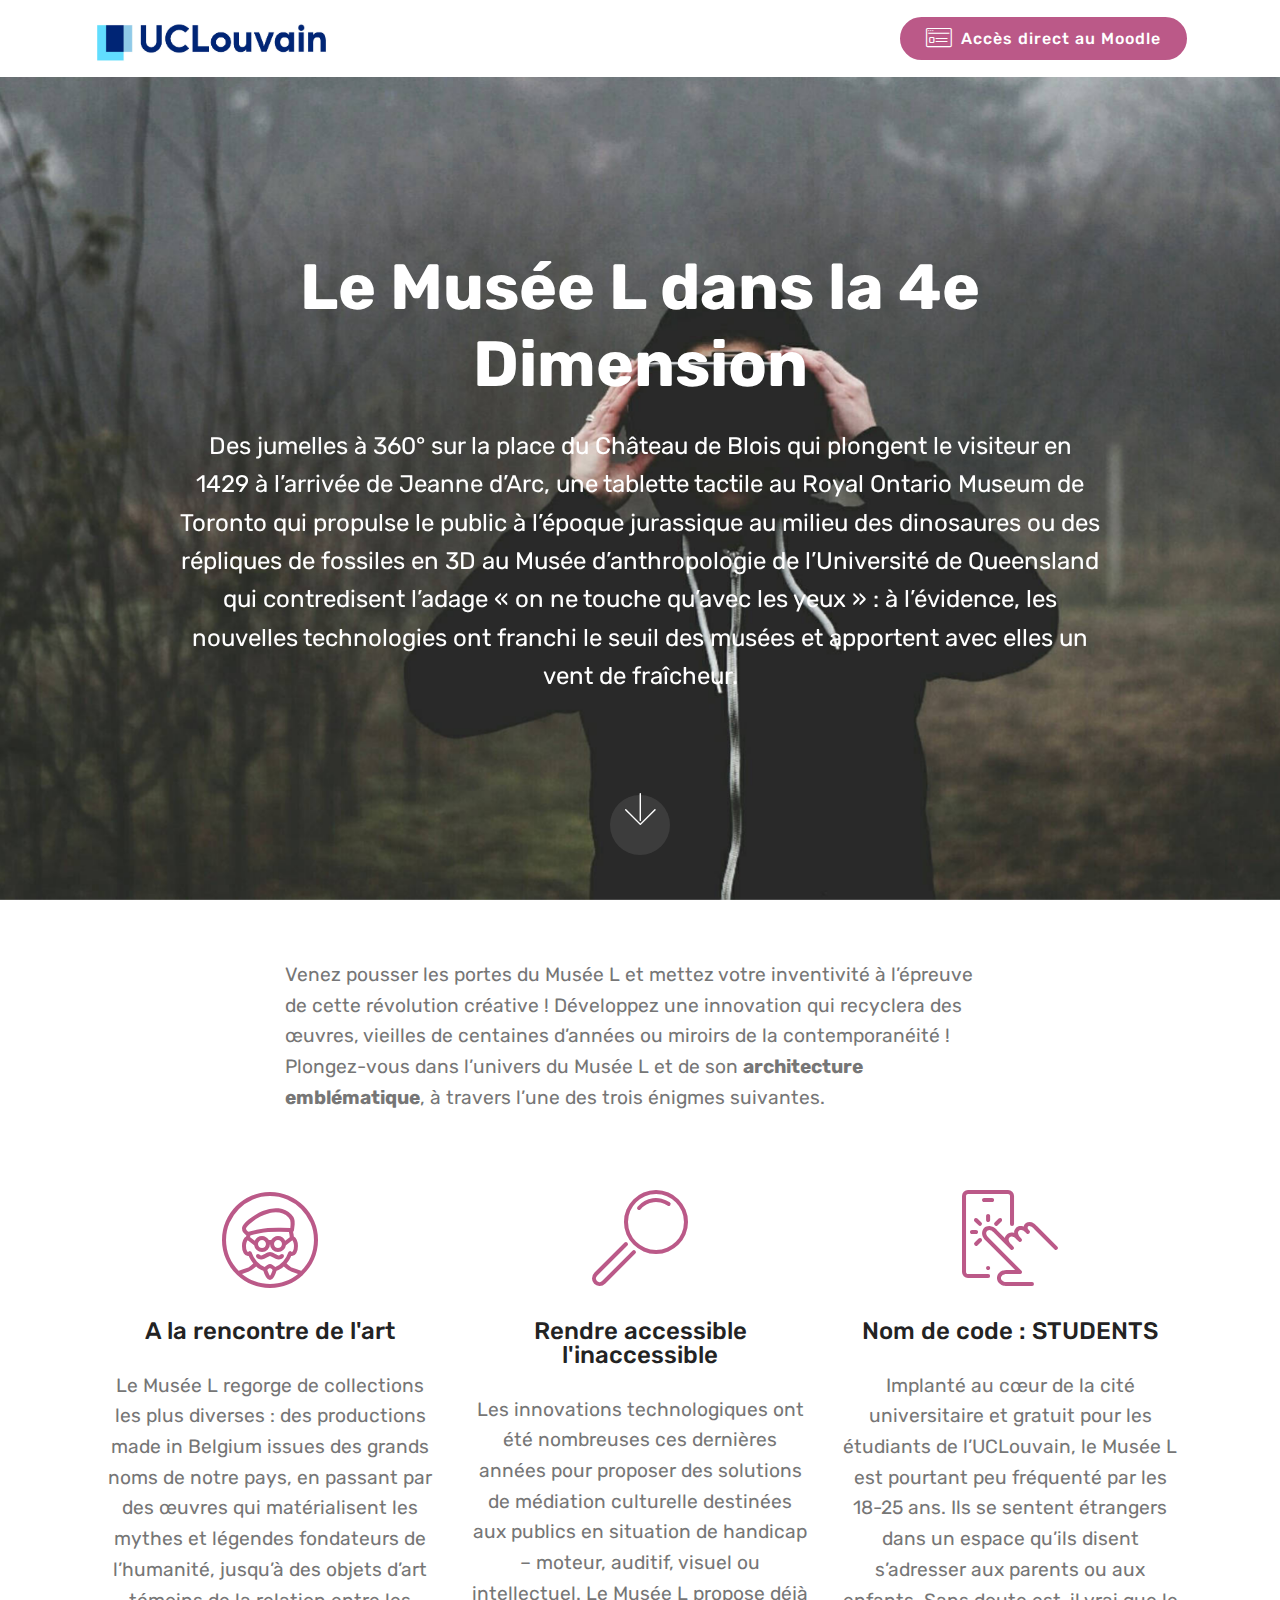
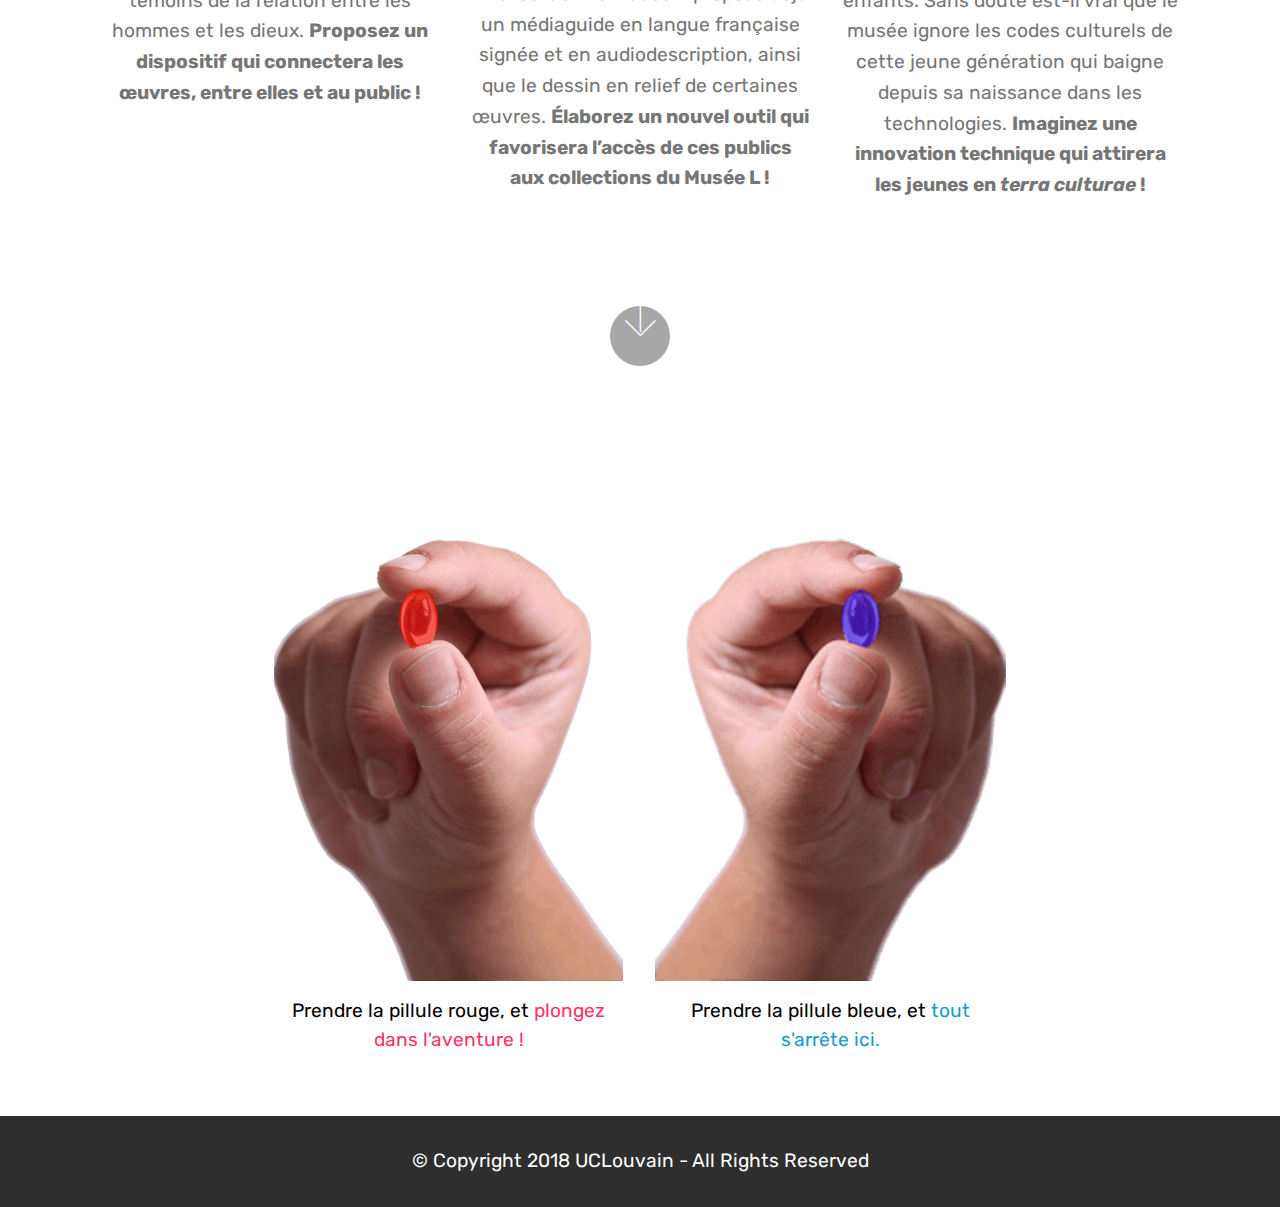
==== commit 88a59aa9: "Add files via upload" ====
--- a/page1.html
+++ b/page1.html
@@ -57,7 +57,7 @@
     </nav>
 </section>
 
-<section class="engine"><a href="https://mobirise.info/e">make a website</a></section><section class="cid-r9bzBKOIWu mbr-fullscreen mbr-parallax-background" id="header2-f">
+<section class="engine"><a href="https://mobirise.info/t">amp template</a></section><section class="cid-r9bzBKOIWu mbr-fullscreen mbr-parallax-background" id="header2-f">
 
     
 
@@ -67,7 +67,7 @@
         <div class="row justify-content-md-center">
             <div class="mbr-white col-md-10">
                 <h1 class="mbr-section-title mbr-bold pb-3 mbr-fonts-style display-1">
-                    Le Musée L dans la 4e Dimension</h1>
+                    <br>Le Musée L dans la 4e Dimension</h1>
                 
                 <p class="mbr-text pb-3 mbr-fonts-style display-5">
                     Des jumelles à 360° sur la place du Château de Blois qui plongent le visiteur en 1429 à l’arrivée de Jeanne d’Arc, une tablette tactile au Royal Ontario Museum de Toronto qui propulse le public à l’époque jurassique au milieu des dinosaures ou des répliques de fossiles en 3D au Musée d’anthropologie de l’Université de Queensland qui contredisent l’adage «&nbsp;on ne touche qu’avec les yeux&nbsp;»&nbsp;: à l’évidence, les nouvelles technologies ont franchi le seuil des musées et apportent avec elles un vent de fraîcheur.
--- a/assets/mobirise/css/mbr-additional.css
+++ b/assets/mobirise/css/mbr-additional.css
@@ -1768,7 +1768,7 @@
 .cid-r9b7nRICCz {
   padding-top: 90px;
   padding-bottom: 90px;
-  background-image: url("../../../assets/images/mbr-1920x1280.jpg");
+  background-image: url("../../../assets/images/mbr-1920x1271.jpg");
 }
 .cid-r9b7nRICCz .mbr-figure {
   margin: 0 auto;
@@ -1806,7 +1806,7 @@
 }
 .cid-r9bsfRRFT5 {
   padding-top: 30px;
-  padding-bottom: 30px;
+  padding-bottom: 0px;
   background-color: #ffffff;
 }
 .cid-r9bsfRRFT5 .line {
@@ -1850,7 +1850,7 @@
 }
 .cid-r9bsyFiFqM {
   padding-top: 30px;
-  padding-bottom: 30px;
+  padding-bottom: 0px;
   background-color: #ffffff;
 }
 .cid-r9bsyFiFqM .line {
@@ -1871,25 +1871,44 @@
     width: 100% !important;
   }
 }
-.cid-r9bumRU2rn {
+.cid-r9X2hB5hzM {
   padding-top: 0px;
-  padding-bottom: 0px;
+  padding-bottom: 90px;
   background-color: #ffffff;
 }
-.cid-r9bumRU2rn h4 {
+.cid-r9X2hB5hzM .card-img {
+  background-color: #fff;
+}
+.cid-r9X2hB5hzM .card-box {
+  padding: 2rem;
+}
+.cid-r9X2hB5hzM h4 {
   font-weight: 500;
   margin-bottom: 0;
   text-align: left;
 }
-.cid-r9bumRU2rn p {
+.cid-r9X2hB5hzM p {
+  text-align: left;
+}
+.cid-r9X2hB5hzM .mbr-text {
   color: #767676;
-  text-align: left;
-}
-.cid-r9bumRU2rn .card-box {
-  padding-top: 2rem;
-}
-.cid-r9bumRU2rn .card-wrapper {
+}
+.cid-r9X2hB5hzM .card-wrapper {
   height: 100%;
+  box-shadow: 0px 0px 0px 0px rgba(0, 0, 0, 0);
+  transition: box-shadow 0.3s;
+}
+.cid-r9X2hB5hzM .card-wrapper:hover {
+  box-shadow: 0px 0px 30px 0px rgba(0, 0, 0, 0.05);
+  transition: box-shadow 0.3s;
+}
+@media (min-width: 992px) {
+  .cid-r9X2hB5hzM .my-col {
+    flex: 0 0 20%;
+    max-width: 20%;
+    padding: 15px;
+    -webkit-flex: 0 0 20%;
+  }
 }
 .cid-r9gKe3RZnp {
   padding-top: 30px;
@@ -2951,9 +2970,9 @@
   }
 }
 .cid-r9cmOIFIpf {
-  padding-top: 90px;
+  padding-top: 75px;
   padding-bottom: 90px;
-  background-image: url("../../../assets/images/mbr-1920x1280.jpg");
+  background-image: url("../../../assets/images/mbr-1920x1382.jpg");
 }
 @media (min-width: 992px) {
   .cid-r9cmOIFIpf .mbr-figure {
